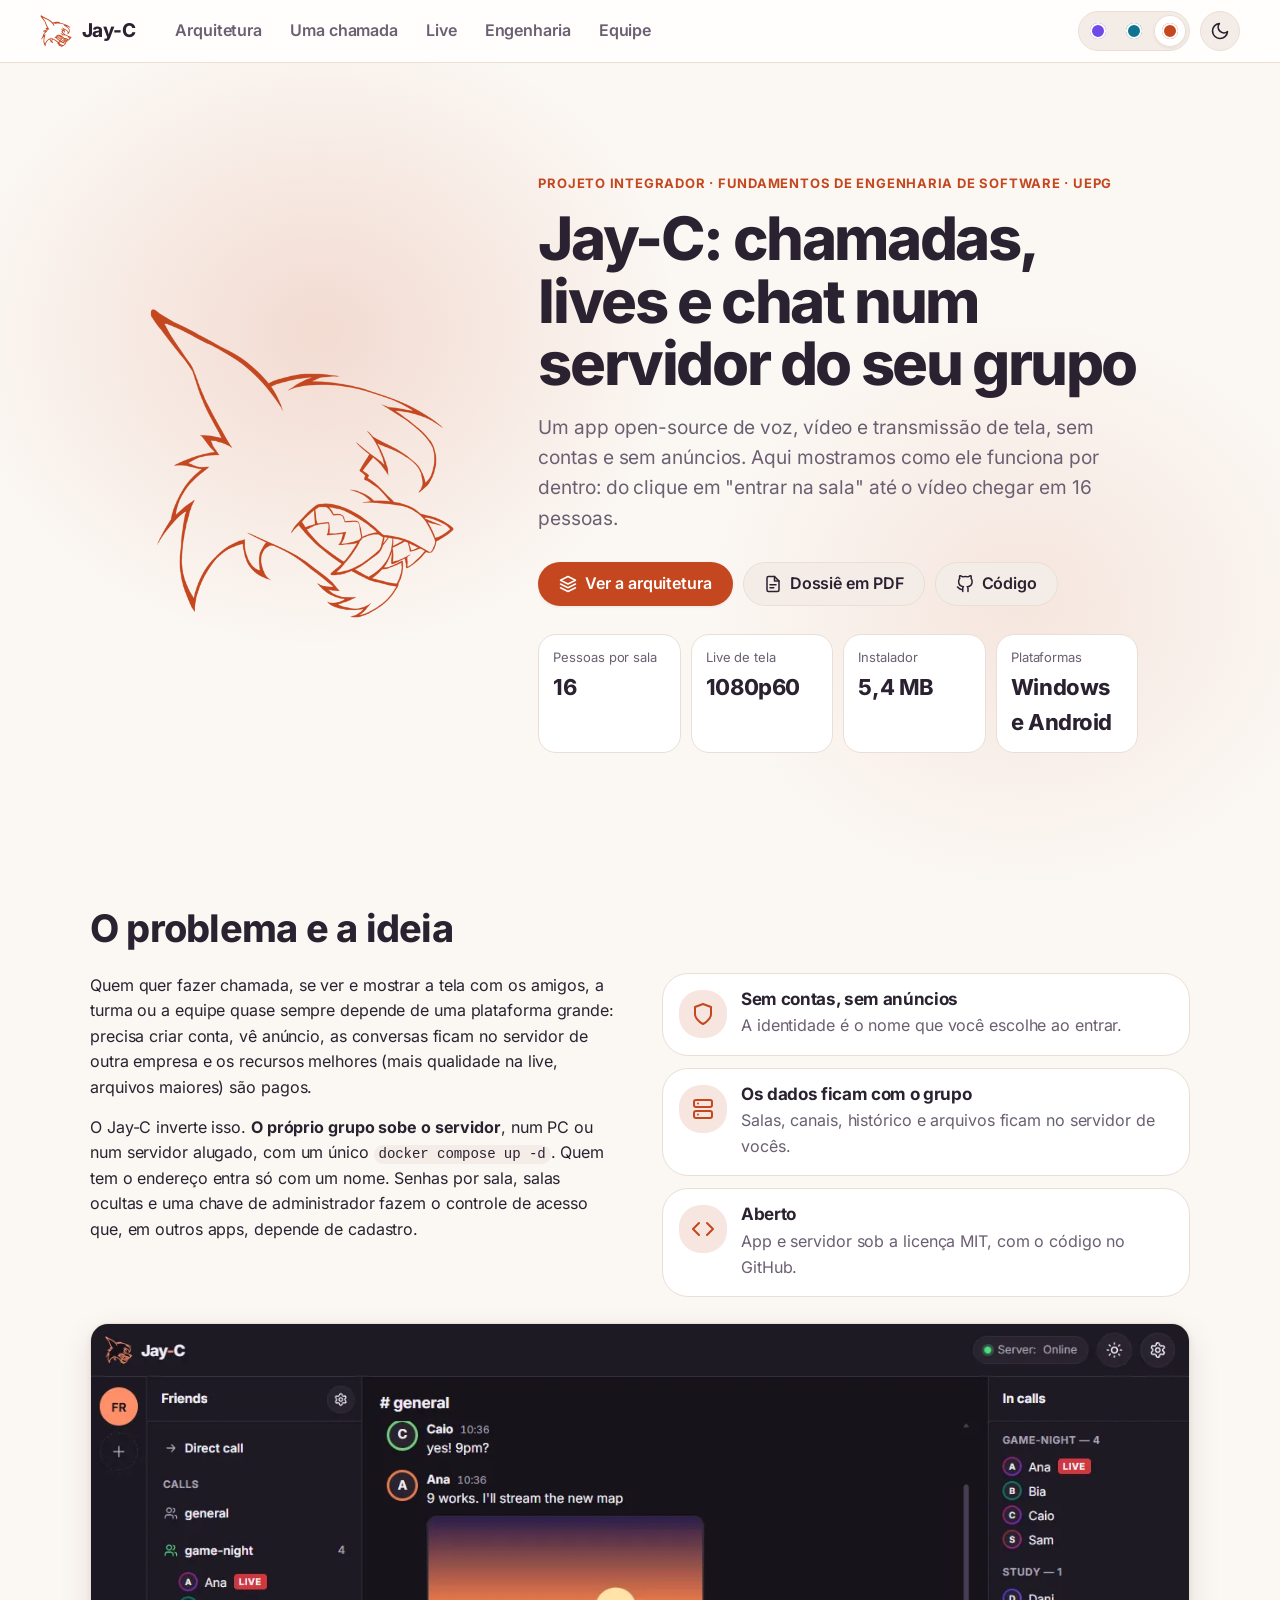
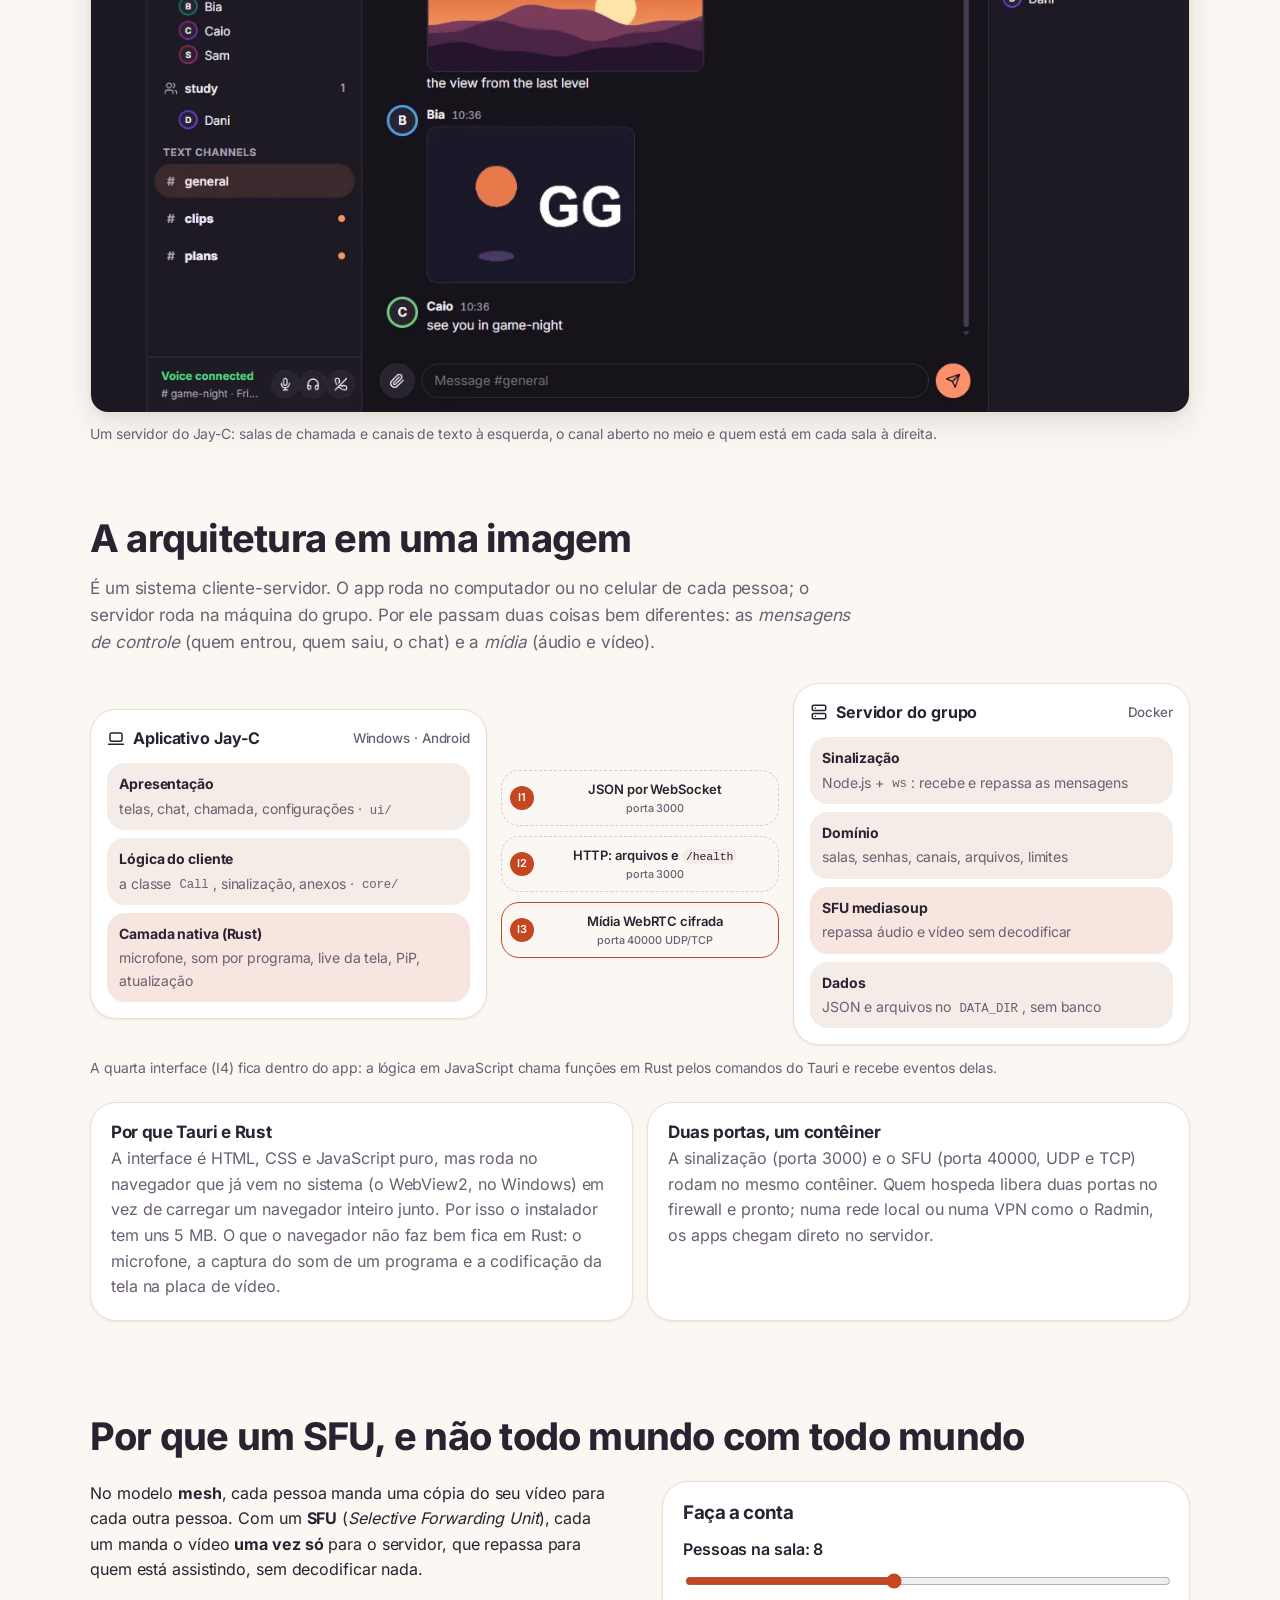
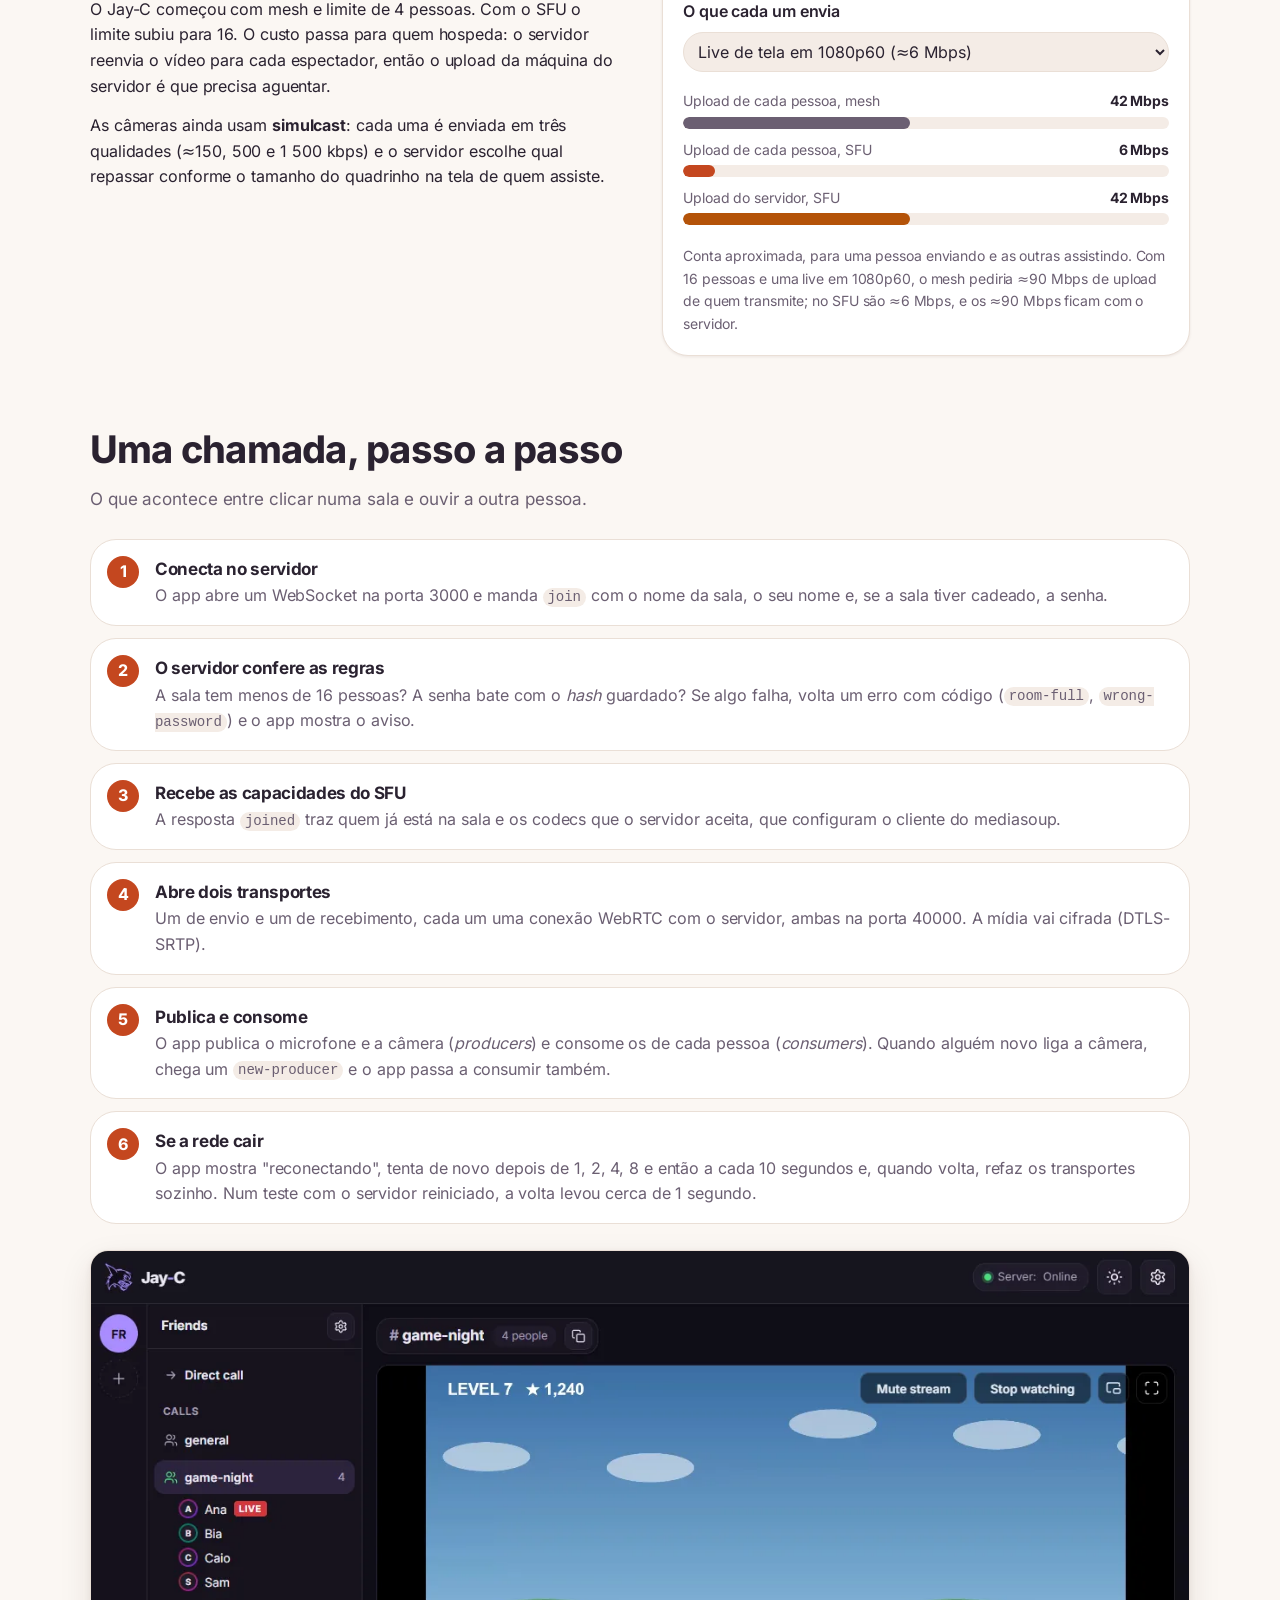
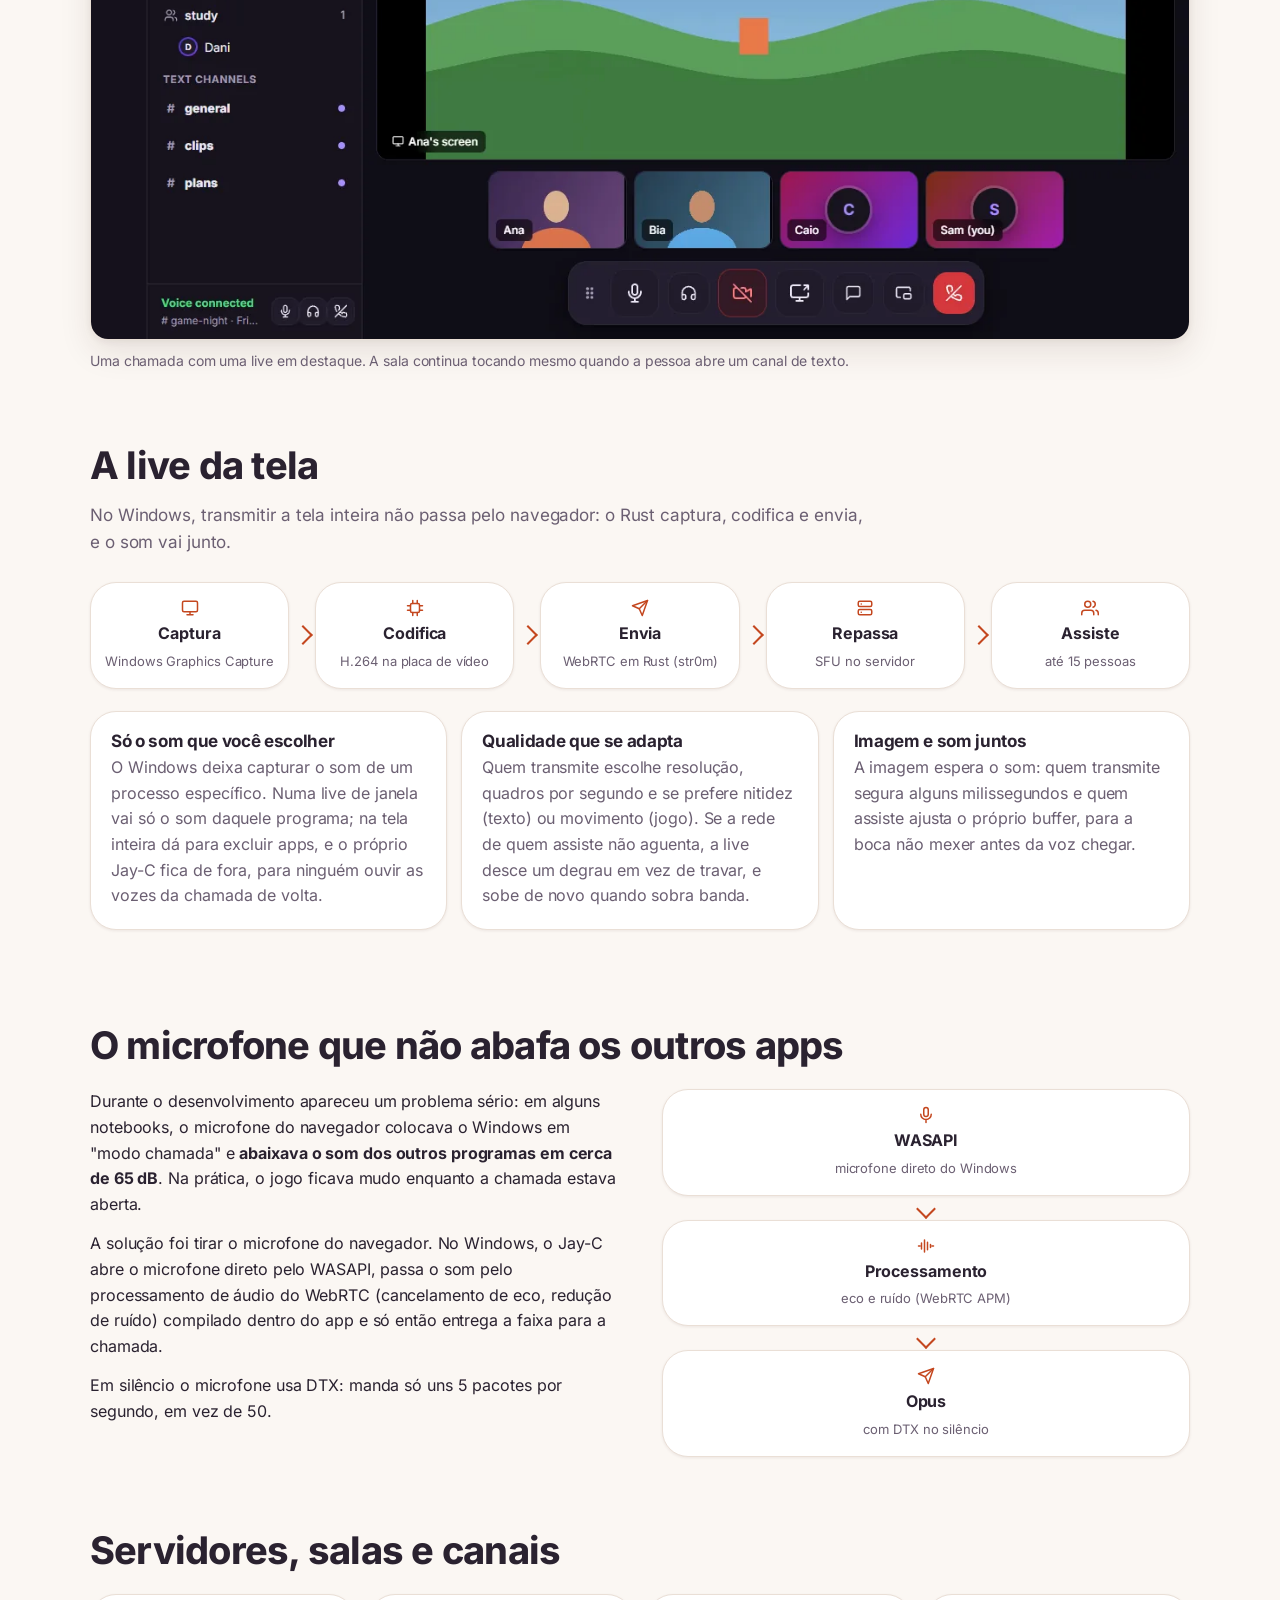
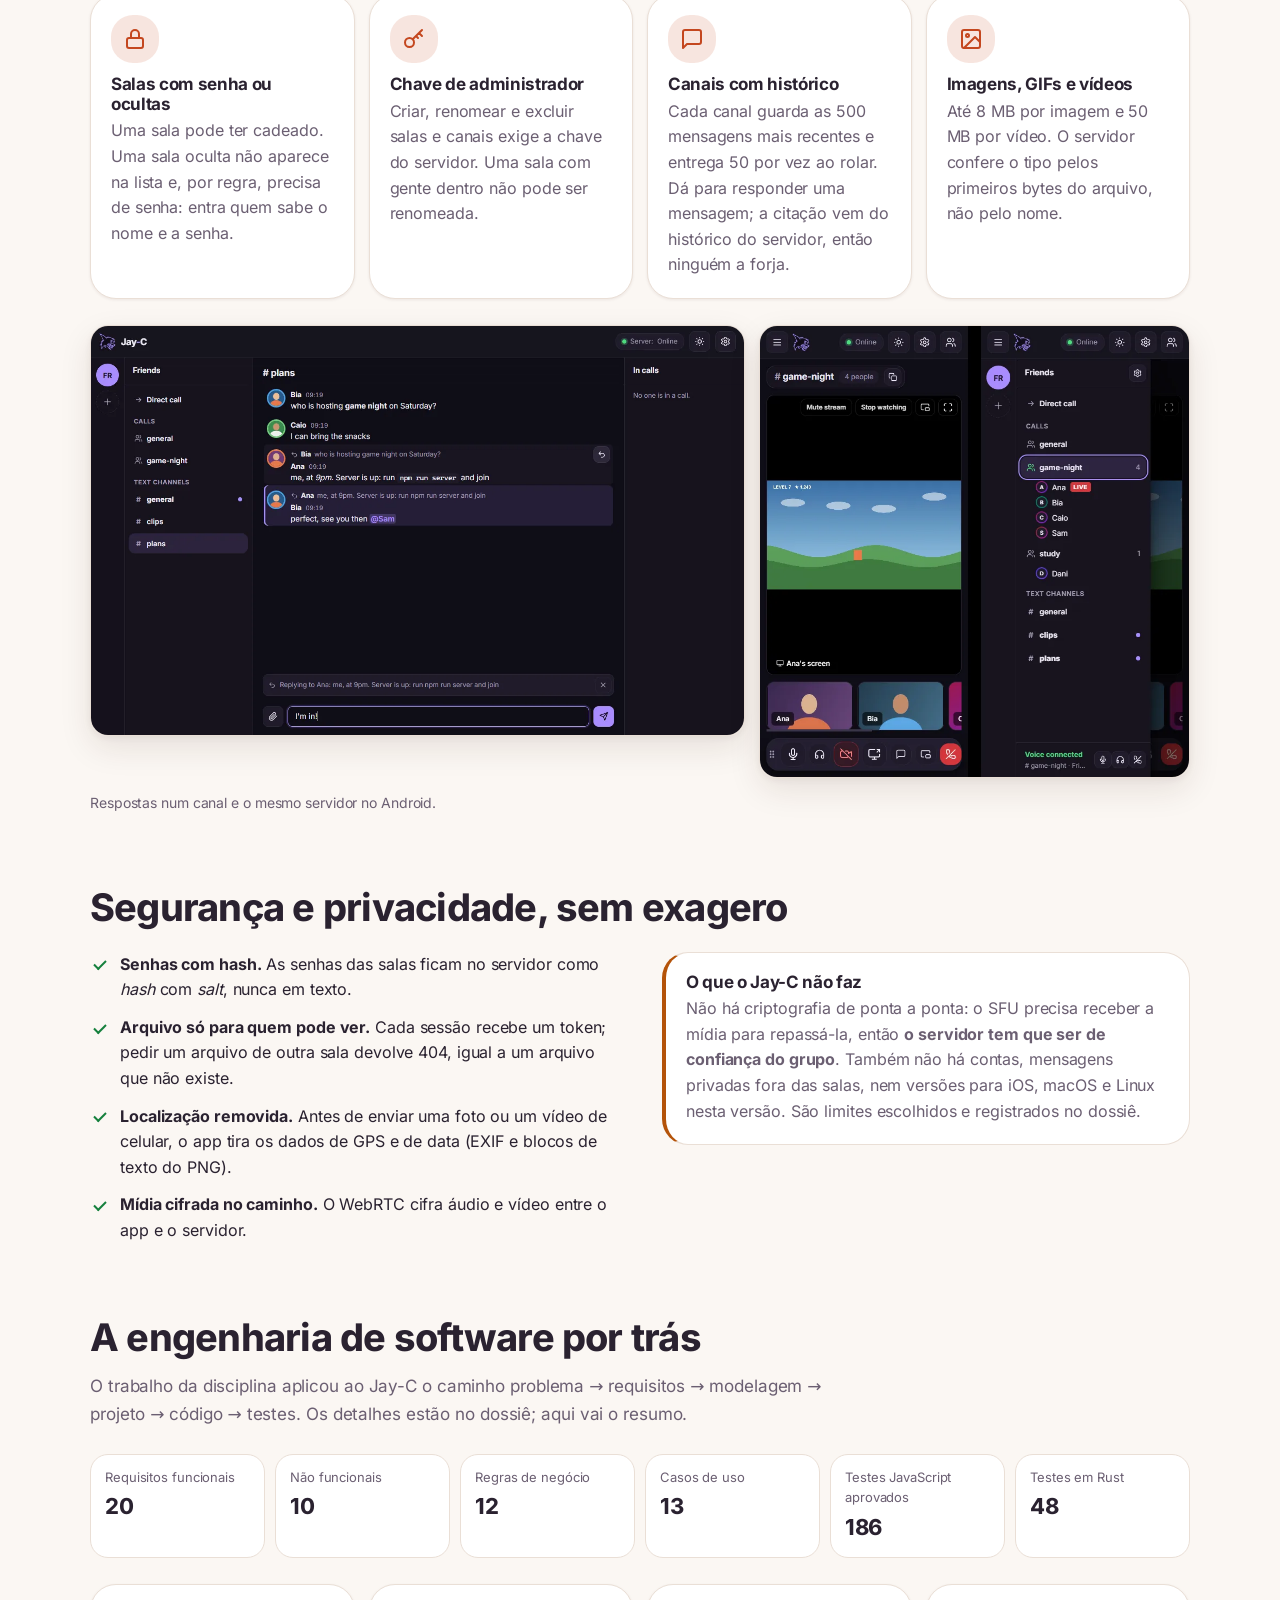
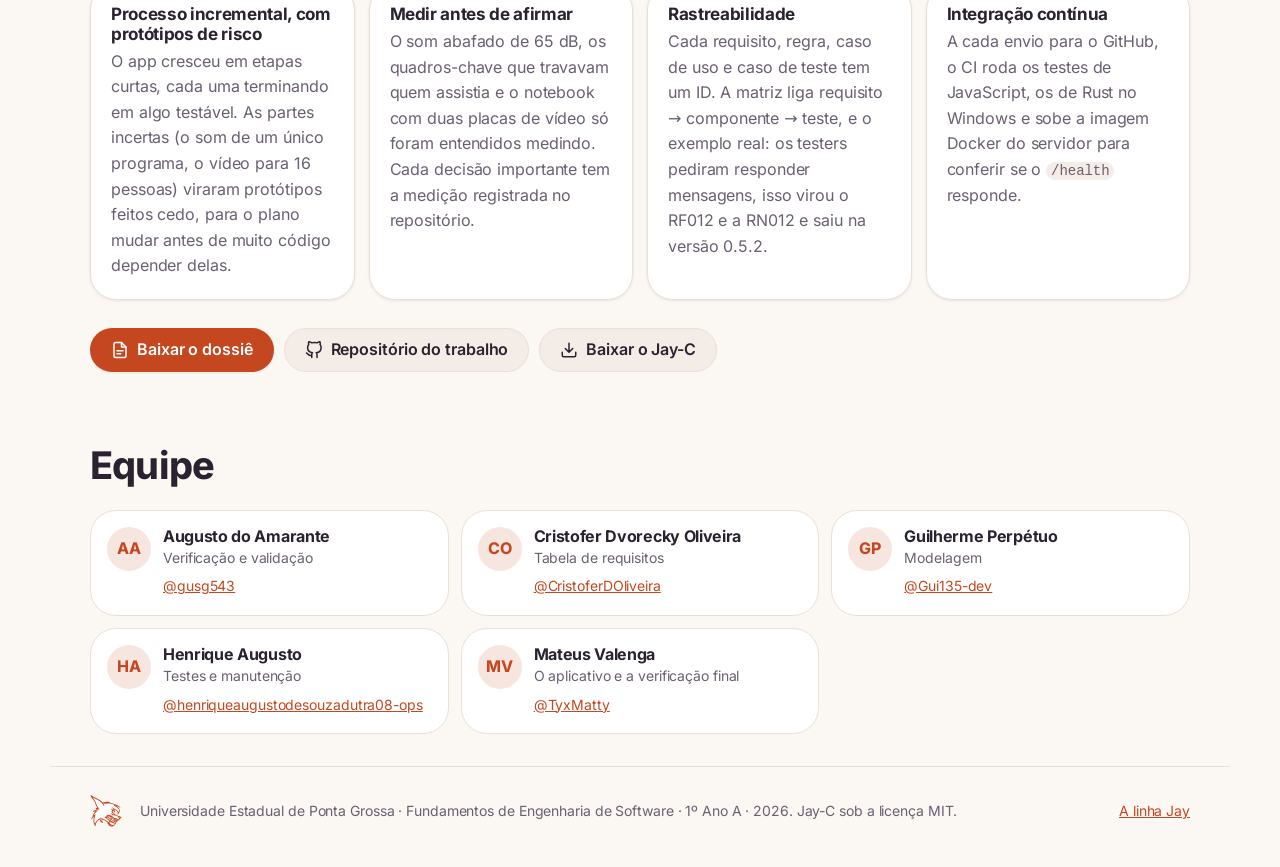
==== site/index.html @ 53b9c67d "Site público da apresentação, em site/ Uma página que explica a arquitetura e o funcionamento do Jay" ====
<!doctype html>
<html lang="pt-BR">
  <head>
    <meta charset="UTF-8" />
    <meta name="viewport" content="width=device-width, initial-scale=1.0" />
    <title>Jay-C — como funciona por dentro</title>
    <meta name="description" content="Projeto Integrador de Fundamentos de Engenharia de Software (UEPG): a arquitetura do Jay-C, um app open-source de chamadas, transmissão de tela e chat num servidor do próprio grupo." />
    <link rel="icon" href="assets/brand/favicon.png" sizes="32x32" />
    <link rel="icon" href="assets/brand/icon-256.png" sizes="256x256" />
    <link rel="apple-touch-icon" href="assets/brand/icon-256.png" />
    <meta name="theme-color" content="#ff9068" />
    <meta property="og:type" content="website" />
    <meta property="og:title" content="Jay-C — como funciona por dentro" />
    <meta property="og:description" content="A arquitetura do Jay-C: app em Tauri e Rust, servidor de sinalização e SFU mediasoup em Docker, chamadas de até 16 pessoas e lives em 1080p60." />
    <meta property="og:locale" content="pt_BR" />
    <!-- Before first paint: the saved style and theme (the same keys site.js writes). -->
    <script>
      (function () {
        var s = {};
        try { s = JSON.parse(localStorage.getItem('jayc.apresentacao') || '{}'); } catch (e) {}
        var dark = s.theme ? s.theme === 'dark' : matchMedia('(prefers-color-scheme: dark)').matches;
        var root = document.documentElement;
        root.dataset.theme = dark ? 'dark' : 'light';
        root.dataset.style = ['calm', 'neon', 'soft'].indexOf(s.style) >= 0 ? s.style : 'soft';
      })();
    </script>
    <link rel="stylesheet" href="css/theme.css" />
    <link rel="stylesheet" href="css/site.css" />
    <link rel="stylesheet" href="css/apresentacao.css" />
    <script type="module" src="js/site.js"></script>
  </head>
  <body>
    <a class="skip-link" href="#ideia">Pular para o conteúdo</a>

    <header class="topbar">
      <a class="brand" href="#top" aria-label="Jay-C, início">
        <span class="brand-mark wolf-mark" aria-hidden="true"></span>
        <span class="brand-name">Jay-C</span>
      </a>
      <nav class="topnav" aria-label="Seções">
        <a href="#arquitetura">Arquitetura</a>
        <a href="#chamada">Uma chamada</a>
        <a href="#live">Live</a>
        <a href="#engenharia">Engenharia</a>
        <a href="#equipe">Equipe</a>
      </nav>
      <div class="style-switch" role="radiogroup" aria-label="Estilo">
        <button type="button" role="radio" data-style-value="calm" aria-label="Calmo"><span data-style-preview="calm"></span></button>
        <button type="button" role="radio" data-style-value="neon" aria-label="Neon"><span data-style-preview="neon"></span></button>
        <button type="button" role="radio" data-style-value="soft" aria-label="Suave"><span data-style-preview="soft"></span></button>
      </div>
      <button type="button" class="icon-btn" id="theme-toggle"></button>
    </header>

    <main id="top">
      <section class="hero">
        <span class="hero-mark wolf-mark" aria-hidden="true"></span>
        <div class="hero-text">
          <p class="eyebrow">Projeto Integrador · Fundamentos de Engenharia de Software · UEPG</p>
          <h1>Jay-C: chamadas, lives e chat num servidor do seu grupo</h1>
          <p class="hero-lead">Um app open-source de voz, vídeo e transmissão de tela, sem contas e sem anúncios. Aqui mostramos como ele funciona por dentro: do clique em "entrar na sala" até o vídeo chegar em 16 pessoas.</p>
          <div class="hero-actions">
            <a class="btn" href="#arquitetura"><span class="btn-icon" data-icon="layers"></span>Ver a arquitetura</a>
            <a class="btn btn-secondary" href="https://github.com/TyxMatty/Jay-C-apresentacao/releases/latest"><span class="btn-icon" data-icon="document"></span>Dossiê em PDF</a>
            <a class="btn btn-secondary" href="https://github.com/TyxMatty/Jay-C"><span class="btn-icon" data-icon="github"></span>Código</a>
          </div>
          <dl class="stats">
            <div><dt>Pessoas por sala</dt><dd>16</dd></div>
            <div><dt>Live de tela</dt><dd>1080p60</dd></div>
            <div><dt>Instalador</dt><dd>5,4 MB</dd></div>
            <div><dt>Plataformas</dt><dd>Windows e Android</dd></div>
          </dl>
        </div>
      </section>

      <!-- ===================== A ideia ===================== -->
      <section id="ideia" class="block" aria-labelledby="ideia-title">
        <h2 id="ideia-title" class="section-title">O problema e a ideia</h2>
        <div class="two-col">
          <div class="prose">
            <p>Quem quer fazer chamada, se ver e mostrar a tela com os amigos, a turma ou a equipe quase sempre depende de uma plataforma grande: precisa criar conta, vê anúncio, as conversas ficam no servidor de outra empresa e os recursos melhores (mais qualidade na live, arquivos maiores) são pagos.</p>
            <p>O Jay-C inverte isso. <strong>O próprio grupo sobe o servidor</strong>, num PC ou num servidor alugado, com um único <code>docker compose up -d</code>. Quem tem o endereço entra só com um nome. Senhas por sala, salas ocultas e uma chave de administrador fazem o controle de acesso que, em outros apps, depende de cadastro.</p>
          </div>
          <ul class="card-list">
            <li><span class="app-icon" data-icon="shield"></span><div><h3>Sem contas, sem anúncios</h3><p>A identidade é o nome que você escolhe ao entrar.</p></div></li>
            <li><span class="app-icon" data-icon="server"></span><div><h3>Os dados ficam com o grupo</h3><p>Salas, canais, histórico e arquivos ficam no servidor de vocês.</p></div></li>
            <li><span class="app-icon" data-icon="code"></span><div><h3>Aberto</h3><p>App e servidor sob a licença MIT, com o código no GitHub.</p></div></li>
          </ul>
        </div>
        <figure class="shot">
          <img src="assets/shots/server-soft.webp" width="1266" height="793" loading="lazy" alt="Um canal de texto de um servidor do Jay-C: as salas e os canais à esquerda, as mensagens com uma imagem e um GIF no meio e quem está em chamada à direita" />
          <figcaption>Um servidor do Jay-C: salas de chamada e canais de texto à esquerda, o canal aberto no meio e quem está em cada sala à direita.</figcaption>
        </figure>
      </section>

      <!-- ===================== Arquitetura ===================== -->
      <section id="arquitetura" class="block" aria-labelledby="arq-title">
        <h2 id="arq-title" class="section-title">A arquitetura em uma imagem</h2>
        <p class="section-lead">É um sistema cliente-servidor. O app roda no computador ou no celular de cada pessoa; o servidor roda na máquina do grupo. Por ele passam duas coisas bem diferentes: as <em>mensagens de controle</em> (quem entrou, quem saiu, o chat) e a <em>mídia</em> (áudio e vídeo).</p>

        <div class="arch" role="img" aria-label="Diagrama: o aplicativo, com as camadas de apresentação, lógica e nativa, conversa com o servidor por quatro interfaces; o servidor tem sinalização, domínio, SFU e dados">
          <div class="arch-side">
            <p class="arch-title"><span class="btn-icon" data-icon="laptop"></span>Aplicativo Jay-C <small>Windows · Android</small></p>
            <div class="layer"><b>Apresentação</b><span>telas, chat, chamada, configurações · <code>ui/</code></span></div>
            <div class="layer"><b>Lógica do cliente</b><span>a classe <code>Call</code>, sinalização, anexos · <code>core/</code></span></div>
            <div class="layer layer-native"><b>Camada nativa (Rust)</b><span>microfone, som por programa, live da tela, PiP, atualização</span></div>
          </div>
          <div class="arch-links" aria-hidden="true">
            <div class="link"><span>I1</span>JSON por WebSocket<small>porta 3000</small></div>
            <div class="link"><span>I2</span><b>HTTP: arquivos e <code>/health</code></b><small>porta 3000</small></div>
            <div class="link link-media"><span>I3</span>Mídia WebRTC cifrada<small>porta 40000 UDP/TCP</small></div>
          </div>
          <div class="arch-side">
            <p class="arch-title"><span class="btn-icon" data-icon="server"></span>Servidor do grupo <small>Docker</small></p>
            <div class="layer"><b>Sinalização</b><span>Node.js + <code>ws</code>: recebe e repassa as mensagens</span></div>
            <div class="layer"><b>Domínio</b><span>salas, senhas, canais, arquivos, limites</span></div>
            <div class="layer layer-native"><b>SFU mediasoup</b><span>repassa áudio e vídeo sem decodificar</span></div>
            <div class="layer"><b>Dados</b><span>JSON e arquivos no <code>DATA_DIR</code>, sem banco</span></div>
          </div>
        </div>
        <p class="hint">A quarta interface (I4) fica dentro do app: a lógica em JavaScript chama funções em Rust pelos comandos do Tauri e recebe eventos delas.</p>

        <div class="explain-grid">
          <article>
            <h3>Por que Tauri e Rust</h3>
            <p>A interface é HTML, CSS e JavaScript puro, mas roda no navegador que já vem no sistema (o WebView2, no Windows) em vez de carregar um navegador inteiro junto. Por isso o instalador tem uns 5 MB. O que o navegador não faz bem fica em Rust: o microfone, a captura do som de um programa e a codificação da tela na placa de vídeo.</p>
          </article>
          <article>
            <h3>Duas portas, um contêiner</h3>
            <p>A sinalização (porta 3000) e o SFU (porta 40000, UDP e TCP) rodam no mesmo contêiner. Quem hospeda libera duas portas no firewall e pronto; numa rede local ou numa VPN como o Radmin, os apps chegam direto no servidor.</p>
          </article>
        </div>
      </section>

      <!-- ===================== SFU ===================== -->
      <section id="sfu" class="block" aria-labelledby="sfu-title">
        <h2 id="sfu-title" class="section-title">Por que um SFU, e não todo mundo com todo mundo</h2>
        <div class="two-col">
          <div class="prose">
            <p>No modelo <strong>mesh</strong>, cada pessoa manda uma cópia do seu vídeo para cada outra pessoa. Com um <strong>SFU</strong> (<em>Selective Forwarding Unit</em>), cada um manda o vídeo <strong>uma vez só</strong> para o servidor, que repassa para quem está assistindo, sem decodificar nada.</p>
            <p>O Jay-C começou com mesh e limite de 4 pessoas. Com o SFU o limite subiu para 16. O custo passa para quem hospeda: o servidor reenvia o vídeo para cada espectador, então o upload da máquina do servidor é que precisa aguentar.</p>
            <p>As câmeras ainda usam <strong>simulcast</strong>: cada uma é enviada em três qualidades (≈150, 500 e 1 500 kbps) e o servidor escolhe qual repassar conforme o tamanho do quadrinho na tela de quem assiste.</p>
          </div>
          <form class="calc" id="calc" aria-labelledby="calc-title" onsubmit="return false">
            <h3 id="calc-title">Faça a conta</h3>
            <label for="calc-people">Pessoas na sala: <output id="calc-people-out">8</output></label>
            <input type="range" id="calc-people" min="2" max="16" value="8" />
            <label for="calc-source">O que cada um envia</label>
            <select id="calc-source">
              <option value="6">Live de tela em 1080p60 (≈6 Mbps)</option>
              <option value="1.5">Câmera na qualidade alta (≈1,5 Mbps)</option>
            </select>
            <div class="calc-bars" aria-live="polite">
              <div class="bar-row"><span>Upload de cada pessoa, mesh</span><div class="bar"><i id="bar-mesh"></i></div><b id="val-mesh"></b></div>
              <div class="bar-row"><span>Upload de cada pessoa, SFU</span><div class="bar"><i id="bar-sfu"></i></div><b id="val-sfu"></b></div>
              <div class="bar-row"><span>Upload do servidor, SFU</span><div class="bar bar-server"><i id="bar-server"></i></div><b id="val-server"></b></div>
            </div>
            <p class="hint">Conta aproximada, para uma pessoa enviando e as outras assistindo. Com 16 pessoas e uma live em 1080p60, o mesh pediria ≈90 Mbps de upload de quem transmite; no SFU são ≈6 Mbps, e os ≈90 Mbps ficam com o servidor.</p>
          </form>
        </div>
      </section>

      <!-- ===================== Uma chamada ===================== -->
      <section id="chamada" class="block" aria-labelledby="chamada-title">
        <h2 id="chamada-title" class="section-title">Uma chamada, passo a passo</h2>
        <p class="section-lead">O que acontece entre clicar numa sala e ouvir a outra pessoa.</p>
        <ol class="timeline">
          <li><h3>Conecta no servidor</h3><p>O app abre um WebSocket na porta 3000 e manda <code>join</code> com o nome da sala, o seu nome e, se a sala tiver cadeado, a senha.</p></li>
          <li><h3>O servidor confere as regras</h3><p>A sala tem menos de 16 pessoas? A senha bate com o <em>hash</em> guardado? Se algo falha, volta um erro com código (<code>room-full</code>, <code>wrong-password</code>) e o app mostra o aviso.</p></li>
          <li><h3>Recebe as capacidades do SFU</h3><p>A resposta <code>joined</code> traz quem já está na sala e os codecs que o servidor aceita, que configuram o cliente do mediasoup.</p></li>
          <li><h3>Abre dois transportes</h3><p>Um de envio e um de recebimento, cada um uma conexão WebRTC com o servidor, ambas na porta 40000. A mídia vai cifrada (DTLS-SRTP).</p></li>
          <li><h3>Publica e consome</h3><p>O app publica o microfone e a câmera (<em>producers</em>) e consome os de cada pessoa (<em>consumers</em>). Quando alguém novo liga a câmera, chega um <code>new-producer</code> e o app passa a consumir também.</p></li>
          <li><h3>Se a rede cair</h3><p>O app mostra "reconectando", tenta de novo depois de 1, 2, 4, 8 e então a cada 10 segundos e, quando volta, refaz os transportes sozinho. Num teste com o servidor reiniciado, a volta levou cerca de 1 segundo.</p></li>
        </ol>
        <figure class="shot">
          <img src="assets/shots/call.webp" width="1266" height="793" loading="lazy" alt="Uma chamada no Jay-C: a live de uma pessoa em destaque, os cards de quem está na sala e a barra de controles" />
          <figcaption>Uma chamada com uma live em destaque. A sala continua tocando mesmo quando a pessoa abre um canal de texto.</figcaption>
        </figure>
      </section>

      <!-- ===================== Live ===================== -->
      <section id="live" class="block" aria-labelledby="live-title">
        <h2 id="live-title" class="section-title">A live da tela</h2>
        <p class="section-lead">No Windows, transmitir a tela inteira não passa pelo navegador: o Rust captura, codifica e envia, e o som vai junto.</p>
        <div class="pipeline" role="img" aria-label="Fluxo da live: captura da tela pelo Windows Graphics Capture, codificação H.264 na placa de vídeo, envio por WebRTC, SFU no servidor e quem assiste; o som do programa é capturado à parte e vai como Opus estéreo">
          <div class="step"><span class="btn-icon" data-icon="monitor"></span><b>Captura</b><small>Windows Graphics Capture</small></div>
          <div class="step"><span class="btn-icon" data-icon="chip"></span><b>Codifica</b><small>H.264 na placa de vídeo</small></div>
          <div class="step"><span class="btn-icon" data-icon="send"></span><b>Envia</b><small>WebRTC em Rust (str0m)</small></div>
          <div class="step"><span class="btn-icon" data-icon="server"></span><b>Repassa</b><small>SFU no servidor</small></div>
          <div class="step"><span class="btn-icon" data-icon="users"></span><b>Assiste</b><small>até 15 pessoas</small></div>
        </div>
        <div class="explain-grid">
          <article>
            <h3>Só o som que você escolher</h3>
            <p>O Windows deixa capturar o som de um processo específico. Numa live de janela vai só o som daquele programa; na tela inteira dá para excluir apps, e o próprio Jay-C fica de fora, para ninguém ouvir as vozes da chamada de volta.</p>
          </article>
          <article>
            <h3>Qualidade que se adapta</h3>
            <p>Quem transmite escolhe resolução, quadros por segundo e se prefere nitidez (texto) ou movimento (jogo). Se a rede de quem assiste não aguenta, a live desce um degrau em vez de travar, e sobe de novo quando sobra banda.</p>
          </article>
          <article>
            <h3>Imagem e som juntos</h3>
            <p>A imagem espera o som: quem transmite segura alguns milissegundos e quem assiste ajusta o próprio buffer, para a boca não mexer antes da voz chegar.</p>
          </article>
        </div>
      </section>

      <!-- ===================== Microfone ===================== -->
      <section id="microfone" class="block" aria-labelledby="mic-title">
        <h2 id="mic-title" class="section-title">O microfone que não abafa os outros apps</h2>
        <div class="two-col">
          <div class="prose">
            <p>Durante o desenvolvimento apareceu um problema sério: em alguns notebooks, o microfone do navegador colocava o Windows em "modo chamada" e <strong>abaixava o som dos outros programas em cerca de 65 dB</strong>. Na prática, o jogo ficava mudo enquanto a chamada estava aberta.</p>
            <p>A solução foi tirar o microfone do navegador. No Windows, o Jay-C abre o microfone direto pelo WASAPI, passa o som pelo processamento de áudio do WebRTC (cancelamento de eco, redução de ruído) compilado dentro do app e só então entrega a faixa para a chamada.</p>
            <p>Em silêncio o microfone usa DTX: manda só uns 5 pacotes por segundo, em vez de 50.</p>
          </div>
          <div class="pipeline pipeline-vertical" role="img" aria-label="Fluxo do microfone: WASAPI, cancelamento de eco e redução de ruído, Opus, chamada">
            <div class="step"><span class="btn-icon" data-icon="mic"></span><b>WASAPI</b><small>microfone direto do Windows</small></div>
            <div class="step"><span class="btn-icon" data-icon="waveform"></span><b>Processamento</b><small>eco e ruído (WebRTC APM)</small></div>
            <div class="step"><span class="btn-icon" data-icon="send"></span><b>Opus</b><small>com DTX no silêncio</small></div>
          </div>
        </div>
      </section>

      <!-- ===================== Servidores ===================== -->
      <section id="servidores" class="block" aria-labelledby="serv-title">
        <h2 id="serv-title" class="section-title">Servidores, salas e canais</h2>
        <div class="feature-grid">
          <article><span class="app-icon" data-icon="lock"></span><h3>Salas com senha ou ocultas</h3><p>Uma sala pode ter cadeado. Uma sala oculta não aparece na lista e, por regra, precisa de senha: entra quem sabe o nome e a senha.</p></article>
          <article><span class="app-icon" data-icon="key"></span><h3>Chave de administrador</h3><p>Criar, renomear e excluir salas e canais exige a chave do servidor. Uma sala com gente dentro não pode ser renomeada.</p></article>
          <article><span class="app-icon" data-icon="chat"></span><h3>Canais com histórico</h3><p>Cada canal guarda as 500 mensagens mais recentes e entrega 50 por vez ao rolar. Dá para responder uma mensagem; a citação vem do histórico do servidor, então ninguém a forja.</p></article>
          <article><span class="app-icon" data-icon="image"></span><h3>Imagens, GIFs e vídeos</h3><p>Até 8 MB por imagem e 50 MB por vídeo. O servidor confere o tipo pelos primeiros bytes do arquivo, não pelo nome.</p></article>
        </div>
        <figure class="shot shot-pair">
          <img src="assets/shots/replies.webp" width="1266" height="793" loading="lazy" alt="Respostas num canal de texto: cada resposta mostra em cima quem escreveu a mensagem original e o começo dela" />
          <img src="assets/shots/phone.webp" width="792" height="832" loading="lazy" alt="O Jay-C no celular: uma chamada com a live de uma pessoa e as câmeras, e a gaveta com as salas e os canais" />
          <figcaption>Respostas num canal e o mesmo servidor no Android.</figcaption>
        </figure>
      </section>

      <!-- ===================== Segurança ===================== -->
      <section id="seguranca" class="block" aria-labelledby="seg-title">
        <h2 id="seg-title" class="section-title">Segurança e privacidade, sem exagero</h2>
        <div class="two-col">
          <ul class="check-list">
            <li><b>Senhas com hash.</b> As senhas das salas ficam no servidor como <em>hash</em> com <em>salt</em>, nunca em texto.</li>
            <li><b>Arquivo só para quem pode ver.</b> Cada sessão recebe um token; pedir um arquivo de outra sala devolve 404, igual a um arquivo que não existe.</li>
            <li><b>Localização removida.</b> Antes de enviar uma foto ou um vídeo de celular, o app tira os dados de GPS e de data (EXIF e blocos de texto do PNG).</li>
            <li><b>Mídia cifrada no caminho.</b> O WebRTC cifra áudio e vídeo entre o app e o servidor.</li>
          </ul>
          <div class="note">
            <h3>O que o Jay-C não faz</h3>
            <p>Não há criptografia de ponta a ponta: o SFU precisa receber a mídia para repassá-la, então <strong>o servidor tem que ser de confiança do grupo</strong>. Também não há contas, mensagens privadas fora das salas, nem versões para iOS, macOS e Linux nesta versão. São limites escolhidos e registrados no dossiê.</p>
          </div>
        </div>
      </section>

      <!-- ===================== Engenharia ===================== -->
      <section id="engenharia" class="block" aria-labelledby="eng-title">
        <h2 id="eng-title" class="section-title">A engenharia de software por trás</h2>
        <p class="section-lead">O trabalho da disciplina aplicou ao Jay-C o caminho problema → requisitos → modelagem → projeto → código → testes. Os detalhes estão no dossiê; aqui vai o resumo.</p>
        <dl class="stats stats-wide">
          <div><dt>Requisitos funcionais</dt><dd>20</dd></div>
          <div><dt>Não funcionais</dt><dd>10</dd></div>
          <div><dt>Regras de negócio</dt><dd>12</dd></div>
          <div><dt>Casos de uso</dt><dd>13</dd></div>
          <div><dt>Testes JavaScript aprovados</dt><dd>186</dd></div>
          <div><dt>Testes em Rust</dt><dd>48</dd></div>
        </dl>
        <div class="explain-grid">
          <article>
            <h3>Processo incremental, com protótipos de risco</h3>
            <p>O app cresceu em etapas curtas, cada uma terminando em algo testável. As partes incertas (o som de um único programa, o vídeo para 16 pessoas) viraram protótipos feitos cedo, para o plano mudar antes de muito código depender delas.</p>
          </article>
          <article>
            <h3>Medir antes de afirmar</h3>
            <p>O som abafado de 65 dB, os quadros-chave que travavam quem assistia e o notebook com duas placas de vídeo só foram entendidos medindo. Cada decisão importante tem a medição registrada no repositório.</p>
          </article>
          <article>
            <h3>Rastreabilidade</h3>
            <p>Cada requisito, regra, caso de uso e caso de teste tem um ID. A matriz liga requisito → componente → teste, e o exemplo real: os testers pediram responder mensagens, isso virou o RF012 e a RN012 e saiu na versão 0.5.2.</p>
          </article>
          <article>
            <h3>Integração contínua</h3>
            <p>A cada envio para o GitHub, o CI roda os testes de JavaScript, os de Rust no Windows e sobe a imagem Docker do servidor para conferir se o <code>/health</code> responde.</p>
          </article>
        </div>
        <div class="hero-actions">
          <a class="btn" href="https://github.com/TyxMatty/Jay-C-apresentacao/releases/latest"><span class="btn-icon" data-icon="document"></span>Baixar o dossiê</a>
          <a class="btn btn-secondary" href="https://github.com/TyxMatty/Jay-C-apresentacao"><span class="btn-icon" data-icon="github"></span>Repositório do trabalho</a>
          <a class="btn btn-secondary" href="https://github.com/TyxMatty/Jay-C/releases/latest"><span class="btn-icon" data-icon="download"></span>Baixar o Jay-C</a>
        </div>
      </section>

      <!-- ===================== Equipe ===================== -->
      <section id="equipe" class="block" aria-labelledby="equipe-title">
        <h2 id="equipe-title" class="section-title">Equipe</h2>
        <ul class="team">
          <li><span class="avatar">AA</span><div><h3>Augusto do Amarante</h3><p>Verificação e validação</p><a href="https://github.com/gusg543">@gusg543</a></div></li>
          <li><span class="avatar">CO</span><div><h3>Cristofer Dvorecky Oliveira</h3><p>Tabela de requisitos</p><a href="https://github.com/CristoferDOliveira">@CristoferDOliveira</a></div></li>
          <li><span class="avatar">GP</span><div><h3>Guilherme Perpétuo</h3><p>Modelagem</p><a href="https://github.com/Gui135-dev">@Gui135-dev</a></div></li>
          <li><span class="avatar">HA</span><div><h3>Henrique Augusto</h3><p>Testes e manutenção</p><a href="https://github.com/henriqueaugustodesouzadutra08-ops">@henriqueaugustodesouzadutra08-ops</a></div></li>
          <li><span class="avatar">MV</span><div><h3>Mateus Valenga</h3><p>O aplicativo e a verificação final</p><a href="https://github.com/TyxMatty">@TyxMatty</a></div></li>
        </ul>
      </section>
    </main>

    <footer class="footer">
      <span class="brand-mark wolf-mark" aria-hidden="true"></span>
      <p>Universidade Estadual de Ponta Grossa · Fundamentos de Engenharia de Software · 1º Ano A · 2026. Jay-C sob a licença MIT.</p>
      <a href="https://tyxmatty.github.io/jay-website/">A linha Jay</a>
    </footer>
  </body>
</html>
---- site/css/theme.css ----
/*
 * Design tokens. <html data-theme="light|dark"> picks the colors and <html data-style="calm|neon|soft">
 * the look (Settings › Appearance › Style); public/theme-init.js sets both before first paint.
 * Each style's dark block redefines every color, so no light value leaks into a dark style.
 * [data-style-preview] gets a style's tokens on one element (the previews in Settings).
 * test/theme-contrast.test.js checks text and button contrast for all six combinations.
 */

@font-face {
  font-family: 'Inter';
  font-style: normal;
  font-display: swap;
  font-weight: 100 900;
  src: url('../assets/fonts/inter-latin-wght.woff2') format('woff2-variations');
  unicode-range: U+0000-00FF, U+0131, U+0152-0153, U+02BB-02BC, U+02C6, U+02DA, U+02DC, U+0304, U+0308, U+0329,
    U+2000-206F, U+20AC, U+2122, U+2191, U+2193, U+2212, U+2215, U+FEFF, U+FFFD;
}

/* ---------- Calm (default): graphite, soft violet, medium corners ---------- */
:root,
[data-style-preview='calm'] {
  color-scheme: light;

  --bg: #f6f5fa;
  --surface: #ffffff;
  --surface-2: #f0eef6;
  --surface-3: #ffffff;
  --border: #e0dcea;
  --border-strong: #cbc5d8;
  --text: #17141f;
  --text-muted: #5f5874;
  --accent: #7048e8;
  --accent-hover: #5f37d6;
  --accent-contrast: #ffffff;
  --success: #15803d;
  --warning: #b45309;
  --danger: #c8282e;
  --danger-fill: #d93a3f;
  --danger-fill-hover: #c42f34;
  --speaking: #16a34a;
  --shadow-sm: 0 1px 2px rgb(24 20 40 / 0.06), 0 1px 3px rgb(24 20 40 / 0.06);
  --shadow: 0 10px 30px rgb(24 20 40 / 0.1), 0 2px 6px rgb(24 20 40 / 0.06);
  --shadow-lg: 0 24px 60px rgb(24 20 40 / 0.18), 0 4px 12px rgb(24 20 40 / 0.08);
  --backdrop: rgb(18 14 28 / 0.4);

  --radius-sm: 8px;
  --radius: 12px;
  --radius-lg: 18px;
  --radius-control: 10px;
  --radius-call: 16px;
  --radius-tile: 14px;
  --glow: 0 0 0 transparent;
  --overlay-blur: 16px;

  --font: 'Inter', system-ui, -apple-system, 'Segoe UI', Roboto, 'Helvetica Neue', Arial, sans-serif;
  --font-mono: ui-monospace, 'Cascadia Code', 'SF Mono', Menlo, Consolas, monospace;
  --ease-out: cubic-bezier(0.22, 1, 0.36, 1);
  --ease-spring: cubic-bezier(0.34, 1.56, 0.64, 1);
  --dur-fast: 120ms;
  --dur: 200ms;
}

:root[data-theme='dark'],
:root[data-theme='dark'] [data-style-preview='calm'] {
  color-scheme: dark;

  --bg: #0f0d16;
  --surface: #17141f;
  --surface-2: #1f1b2a;
  --surface-3: #262235;
  --border: #2c2738;
  --border-strong: #3b354b;
  --text: #ece9f3;
  --text-muted: #a39cb6;
  --accent: #aa8bff;
  --accent-hover: #bba2ff;
  --accent-contrast: #0f0d16;
  --success: #4ade80;
  --warning: #fbbf24;
  --danger: #ff7b7f;
  --danger-fill: #d4363c;
  --danger-fill-hover: #e04449;
  --speaking: #3dd68c;
  --shadow-sm: 0 1px 2px rgb(0 0 0 / 0.4);
  --shadow: 0 10px 30px rgb(0 0 0 / 0.45), 0 2px 6px rgb(0 0 0 / 0.3);
  --shadow-lg: 0 24px 60px rgb(0 0 0 / 0.6), 0 4px 12px rgb(0 0 0 / 0.35);
  --backdrop: rgb(0 0 0 / 0.55);
}

/* ---------- Neon: deep black, cyan + magenta, sharp corners, glow ---------- */
:root[data-style='neon'],
[data-style-preview='neon'] {
  --bg: #f3f6fa;
  --surface: #ffffff;
  --surface-2: #e9eef5;
  --surface-3: #ffffff;
  --border: #d5dce8;
  --border-strong: #b9c3d4;
  --text: #0a0b12;
  --text-muted: #4f5670;
  --accent: #0e7490;
  --accent-hover: #0b6079;
  --accent-contrast: #ffffff;
  --accent-2: #c026d3;
  --success: #047857;
  --warning: #b45309;
  --danger: #be123c;
  --danger-fill: #e11d48;
  --danger-fill-hover: #be123c;
  --speaking: #0d9488;
  --glow: 0 0 0 1px color-mix(in srgb, var(--accent) 35%, transparent), 0 0 18px color-mix(in srgb, var(--accent) 25%, transparent);

  --radius-sm: 4px;
  --radius: 8px;
  --radius-lg: 10px;
  --radius-control: 6px;
  --radius-call: 8px;
  --radius-tile: 8px;
}

:root[data-style='neon'][data-theme='dark'],
:root[data-theme='dark'] [data-style-preview='neon'] {
  --bg: #06060a;
  --surface: #0e0e16;
  --surface-2: #161622;
  --surface-3: #1b1b29;
  --border: #23233a;
  --border-strong: #34345a;
  --text: #eeeefa;
  --text-muted: #9c9cbc;
  --accent: #22d3ee;
  --accent-hover: #67e8f9;
  --accent-contrast: #06060a;
  --accent-2: #e879f9;
  --success: #34d399;
  --warning: #fbbf24;
  --danger: #ff6b8b;
  --danger-fill: #e11d48;
  --danger-fill-hover: #f43f5e;
  --speaking: #2ee6a6;
  --glow: 0 0 0 1px color-mix(in srgb, var(--accent) 55%, transparent), 0 0 22px color-mix(in srgb, var(--accent) 45%, transparent);
  --shadow-sm: 0 1px 2px rgb(0 0 0 / 0.5);
  --shadow: 0 10px 30px rgb(0 0 0 / 0.55), 0 0 0 1px rgb(255 255 255 / 0.02);
  --shadow-lg: 0 24px 60px rgb(0 0 0 / 0.7);
  --backdrop: rgb(0 0 0 / 0.65);
}

/* ---------- Soft: warm, peach, very round ---------- */
:root[data-style='soft'],
[data-style-preview='soft'] {
  --bg: #fbf7f3;
  --surface: #ffffff;
  --surface-2: #f4ece6;
  --surface-3: #ffffff;
  --border: #eadfd6;
  --border-strong: #dccdc1;
  --text: #2a2230;
  --text-muted: #6b5f72;
  --accent: #c4471f;
  --accent-hover: #ab3c19;
  --accent-contrast: #ffffff;
  --success: #15803d;
  --warning: #b45309;
  --danger: #c22a33;
  --danger-fill: #d83b44;
  --danger-fill-hover: #c22a33;
  --speaking: #15803d;
  --shadow-sm: 0 1px 3px rgb(60 30 20 / 0.08);
  --shadow: 0 12px 32px rgb(60 30 20 / 0.1), 0 2px 6px rgb(60 30 20 / 0.06);
  --shadow-lg: 0 28px 64px rgb(60 30 20 / 0.16), 0 4px 12px rgb(60 30 20 / 0.08);
  --backdrop: rgb(40 25 30 / 0.35);

  --radius-sm: 12px;
  --radius: 18px;
  --radius-lg: 26px;
  --radius-control: 999px;
  --radius-call: 999px;
  --radius-tile: 22px;
}

:root[data-style='soft'][data-theme='dark'],
:root[data-theme='dark'] [data-style-preview='soft'] {
  --bg: #16131b;
  --surface: #1f1b26;
  --surface-2: #29242f;
  --surface-3: #302a37;
  --border: #342e3d;
  --border-strong: #463e51;
  --text: #f4eff7;
  --text-muted: #aca3b8;
  --accent: #ff9068;
  --accent-hover: #ffa784;
  --accent-contrast: #16131b;
  --success: #4ade80;
  --warning: #fbbf24;
  --danger: #ff8a8f;
  --danger-fill: #d4363c;
  --danger-fill-hover: #e04449;
  --speaking: #34d399;
  --shadow-sm: 0 1px 3px rgb(0 0 0 / 0.4);
  --shadow: 0 12px 32px rgb(0 0 0 / 0.45), 0 2px 6px rgb(0 0 0 / 0.3);
  --shadow-lg: 0 28px 64px rgb(0 0 0 / 0.6);
  --backdrop: rgb(0 0 0 / 0.5);
}

/* Call buttons: circles or squares, whatever the style (Settings › Call controls › Shape). */
:root[data-call-shape='round'] {
  --radius-call: 50%;
}

:root[data-style='soft'][data-call-shape='square'] {
  --radius-call: 16px;
}

/* Shared derived tokens (they follow the user's button color too). */
:root {
  --accent-soft: color-mix(in srgb, var(--accent) 14%, transparent);
  --focus-ring: color-mix(in srgb, var(--accent) 50%, transparent);
  --overlay: color-mix(in srgb, var(--surface-3) 86%, transparent);
}
---- site/css/site.css ----
/* The Jay website. Colors, corners and fonts come from theme.css (Jay-C's tokens, unchanged); the
   base, buttons, wolf and glow follow the apps' app.css (Jay-C, Jay-H). */

*,
*::before,
*::after {
  box-sizing: border-box;
}

html {
  scroll-behavior: smooth;
  scroll-padding-top: 76px; /* the sticky top bar */
}

@media (prefers-reduced-motion: reduce) {
  html {
    scroll-behavior: auto;
  }
}

body {
  margin: 0;
  background: var(--bg);
  color: var(--text);
  font: 16px/1.6 var(--font);
  font-feature-settings: 'cv11', 'ss03';
  letter-spacing: -0.006em;
  -webkit-font-smoothing: antialiased;
  text-rendering: optimizeLegibility;
}

[hidden] {
  display: none !important;
}

a {
  color: var(--accent-text, var(--accent));
}

:focus-visible {
  outline: 3px solid var(--focus-ring);
  outline-offset: 2px;
}

::selection {
  background: color-mix(in srgb, var(--accent) 35%, transparent);
}

h1,
h2,
h3 {
  letter-spacing: -0.02em;
  line-height: 1.15;
}

.skip-link {
  position: absolute;
  left: 16px;
  top: -60px;
  z-index: 10;
  padding: 8px 14px;
  border-radius: var(--radius-control);
  background: var(--accent);
  color: var(--accent-contrast);
}

.skip-link:focus {
  top: 12px;
}

/* ---------- The wolf (two masks in the style's colors, as in the apps) ---------- */

.wolf-mark {
  position: relative;
  display: inline-block;
  flex: none;
}

.wolf-mark::before,
.wolf-mark::after {
  content: '';
  position: absolute;
  inset: 0;
  background: var(--accent-contrast);
  mask: url('../assets/brand/wolf-fill.png') center / contain no-repeat;
}

.wolf-mark::after {
  background: var(--accent);
  mask-image: url('../assets/brand/wolf-lines.png');
}

.brand-mark {
  width: 32px;
  height: 32px;
}

/* ---------- Buttons ---------- */

.btn {
  display: inline-flex;
  align-items: center;
  justify-content: center;
  gap: 8px;
  min-height: 44px;
  padding: 0 20px;
  border: 1px solid transparent;
  border-radius: var(--radius-control);
  background: var(--accent);
  color: var(--accent-contrast);
  font: inherit;
  font-weight: 600;
  text-decoration: none;
  cursor: pointer;
  box-shadow: var(--shadow-sm);
  transition:
    background-color var(--dur-fast),
    border-color var(--dur-fast),
    box-shadow var(--dur),
    transform var(--dur-fast);
}

.btn:hover {
  background: var(--accent-hover);
  box-shadow: var(--glow), var(--shadow-sm);
}

.btn:active {
  transform: translateY(1px);
}

.btn-secondary {
  background: var(--surface-2);
  color: var(--text);
  border-color: var(--border);
  box-shadow: none;
}

.btn-secondary:hover {
  background: var(--border);
  border-color: var(--border-strong);
  box-shadow: none;
}

.btn-icon,
.btn-icon svg {
  display: inline-grid;
  width: 18px;
  height: 18px;
}

.icon-btn,
.lang-btn {
  display: inline-grid;
  place-items: center;
  min-width: 40px;
  height: 40px;
  padding: 0;
  border: 1px solid var(--border);
  border-radius: var(--radius-control);
  background: var(--surface-2);
  color: var(--text);
  font: inherit;
  font-size: 13px;
  font-weight: 700;
  cursor: pointer;
  transition: background-color var(--dur-fast), border-color var(--dur-fast);
}

.icon-btn:hover,
.lang-btn:hover {
  background: var(--border);
  border-color: var(--border-strong);
}

.icon-btn svg {
  width: 20px;
  height: 20px;
}

/* ---------- Top bar ---------- */

.topbar {
  position: sticky;
  top: 0;
  z-index: 5;
  display: flex;
  align-items: center;
  gap: 10px;
  padding: 10px clamp(16px, 4vw, 40px);
  border-bottom: 1px solid var(--border);
  background: color-mix(in srgb, var(--surface) 82%, transparent);
  backdrop-filter: blur(var(--overlay-blur));
}

.brand {
  display: flex;
  align-items: center;
  gap: 10px;
  color: var(--text);
  font-size: 19px;
  font-weight: 750;
  letter-spacing: -0.03em;
  text-decoration: none;
}

.topnav {
  display: flex;
  gap: 4px;
  margin: 0 auto 0 18px;
}

.topnav a {
  padding: 8px 12px;
  border-radius: var(--radius-sm);
  color: var(--text-muted);
  font-weight: 600;
  text-decoration: none;
}

.topnav a:hover {
  background: var(--surface-2);
  color: var(--text);
}

/* Three dots, each painted with its own style's tokens (like the apps' style previews). */
.style-switch {
  display: flex;
  gap: 4px;
  padding: 3px;
  border: 1px solid var(--border);
  border-radius: calc(var(--radius-control) + 4px);
  background: var(--surface-2);
}

.style-switch button {
  display: grid;
  place-items: center;
  width: 32px;
  height: 32px;
  padding: 0;
  border: 0;
  border-radius: var(--radius-control);
  background: transparent;
  cursor: pointer;
}

.style-switch button > span {
  width: 16px;
  height: 16px;
  border-radius: 50%;
  background: var(--accent);
  box-shadow: inset 0 0 0 2px var(--surface);
}

.style-switch button[aria-checked='true'] {
  background: var(--surface-3);
  box-shadow: var(--shadow-sm), inset 0 0 0 1px var(--border);
}

/* ---------- Hero (Jay-C's lobby: the thin-line wolf and two lights) ---------- */

main {
  position: relative;
  isolation: isolate;
}

main::before {
  content: '';
  position: absolute;
  inset: 0 0 auto;
  height: 900px;
  z-index: -1;
  background:
    radial-gradient(40% 50% at 25% 30%, color-mix(in srgb, var(--accent) 16%, transparent), transparent 70%),
    radial-gradient(35% 45% at 80% 60%, color-mix(in srgb, var(--accent-2, var(--accent)) 10%, transparent), transparent 70%);
  pointer-events: none;
}

.hero {
  display: grid;
  grid-template-columns: minmax(180px, 320px) minmax(0, 600px);
  justify-content: center;
  align-items: center;
  gap: clamp(28px, 6vw, 80px);
  padding: clamp(48px, 9vw, 110px) clamp(16px, 4vw, 40px) clamp(40px, 7vw, 90px);
}

.hero-mark {
  width: 100%;
  aspect-ratio: 1;
}

/* Big enough for the original thin-line drawing: just the lines. */
.hero-mark::before {
  content: none;
}

.hero-mark::after {
  mask-image: url('../assets/brand/wolf-lineart.png');
}

.hero h1 {
  margin: 0;
  font-size: clamp(36px, 5.6vw, 60px);
  font-weight: 780;
  letter-spacing: -0.04em;
  line-height: 1.04;
  text-wrap: balance;
}

.hero-lead {
  margin: 18px 0 0;
  max-width: 34em;
  font-size: clamp(17px, 1.6vw, 19px);
  color: var(--text-muted);
}

.hero-actions {
  display: flex;
  flex-wrap: wrap;
  gap: 10px;
  margin-top: 28px;
}

.hint {
  margin: 12px 0 0;
  font-size: 14px;
  color: var(--text-muted);
}

/* ---------- Apps ---------- */

.apps,
.why {
  max-width: 1180px;
  margin: 0 auto;
  padding: 24px clamp(16px, 4vw, 40px) 40px;
}

.section-title {
  margin: 0 0 22px;
  font-size: clamp(28px, 3.4vw, 38px);
  font-weight: 750;
}

.app {
  display: grid;
  grid-template-columns: minmax(0, 5fr) minmax(0, 7fr);
  align-items: center;
  gap: clamp(20px, 4vw, 48px);
  margin-bottom: 22px;
  padding: clamp(20px, 3vw, 32px);
  border: 1px solid var(--border);
  border-radius: var(--radius-lg);
  background: var(--surface);
  box-shadow: var(--shadow-sm);
}

/* Every other app puts its picture first, so the page zigzags. */
.app:nth-of-type(even) .app-shot {
  order: -1;
}

.app-head {
  display: flex;
  align-items: center;
  gap: 14px;
}

.app h3 {
  margin: 0;
  font-size: 26px;
}

.app-kicker {
  margin: 0;
  font-size: 13px;
  font-weight: 700;
  text-transform: uppercase;
  letter-spacing: 0.06em;
  color: var(--accent-text, var(--accent));
}

.app-text > p {
  margin: 16px 0 0;
}

.app-icon {
  display: inline-grid;
  place-items: center;
  flex: none;
  width: 48px;
  height: 48px;
  border-radius: var(--radius-tile);
  background: var(--accent-soft);
  color: var(--accent-text, var(--accent));
}

.app-icon svg {
  width: 24px;
  height: 24px;
}

.app-points {
  display: grid;
  gap: 8px;
  margin: 16px 0 0;
  padding: 0;
  list-style: none;
  color: var(--text-muted);
}

.app-points li {
  position: relative;
  padding-left: 22px;
}

.app-points li::before {
  content: '';
  position: absolute;
  left: 2px;
  top: 0.62em;
  width: 8px;
  height: 8px;
  border-radius: 50%;
  background: var(--accent);
  box-shadow: 0 0 0 3px var(--accent-soft);
}

.app-actions {
  display: flex;
  flex-wrap: wrap;
  gap: 10px;
  margin-top: 22px;
}

.app-shot {
  display: block;
  width: 100%;
  height: auto;
  border: 1px solid var(--border);
  border-radius: var(--radius);
  box-shadow: var(--shadow);
}

/* ---------- Why Jay ---------- */

.why-grid {
  display: grid;
  grid-template-columns: repeat(auto-fit, minmax(240px, 1fr));
  gap: 14px;
  margin: 0;
  padding: 0;
  list-style: none;
}

.why-grid li {
  padding: 22px;
  border: 1px solid var(--border);
  border-radius: var(--radius-lg);
  background: var(--surface);
  box-shadow: var(--shadow-sm);
}

.why-grid h3 {
  margin: 14px 0 6px;
  font-size: 19px;
}

.why-grid p {
  margin: 0;
  color: var(--text-muted);
}

/* ---------- Footer ---------- */

.footer {
  display: flex;
  flex-wrap: wrap;
  align-items: center;
  gap: 12px 18px;
  max-width: 1180px;
  margin: 24px auto 0;
  padding: 28px clamp(16px, 4vw, 40px) 40px;
  border-top: 1px solid var(--border);
  font-size: 14px;
  color: var(--text-muted);
}

.footer p {
  margin: 0 auto 0 0;
}

/* ---------- Narrow windows ---------- */

@media (max-width: 860px) {
  .hero,
  .app {
    grid-template-columns: minmax(0, 1fr);
  }

  .hero-mark {
    width: 140px;
  }

  .app:nth-of-type(even) .app-shot {
    order: 0;
  }

  .topnav {
    display: none;
  }

  .brand {
    margin-right: auto;
  }
}
---- site/css/apresentacao.css ----
/* The presentation's own blocks, on top of the Jay website's site.css: sections, diagrams, the
   calculator, the timeline and the team. Only theme.css tokens, so every style and theme works. */

code {
  padding: 0.1em 0.35em;
  border-radius: var(--radius-sm);
  background: var(--surface-2);
  font: 0.88em var(--font-mono);
}

.eyebrow {
  margin: 0 0 14px;
  font-size: 13px;
  font-weight: 700;
  letter-spacing: 0.06em;
  text-transform: uppercase;
  color: var(--accent-text, var(--accent));
}

/* ---------- Numbers ---------- */

.stats {
  display: grid;
  grid-template-columns: repeat(auto-fit, minmax(130px, 1fr));
  gap: 10px;
  margin: 28px 0 0;
}

.stats > div {
  padding: 12px 14px;
  border: 1px solid var(--border);
  border-radius: var(--radius);
  background: var(--surface);
}

.stats dt {
  font-size: 13px;
  color: var(--text-muted);
}

.stats dd {
  margin: 2px 0 0;
  font-size: 22px;
  font-weight: 750;
  letter-spacing: -0.02em;
}

.stats-wide {
  margin: 0 0 26px;
}

/* ---------- Sections ---------- */

.block {
  max-width: 1180px;
  margin: 0 auto;
  padding: clamp(36px, 6vw, 64px) clamp(16px, 4vw, 40px) 8px;
}

.section-lead {
  max-width: 46em;
  margin: -8px 0 26px;
  font-size: 17px;
  color: var(--text-muted);
}

.two-col {
  display: grid;
  grid-template-columns: minmax(0, 1fr) minmax(0, 1fr);
  gap: clamp(20px, 4vw, 44px);
  align-items: start;
}

.prose p {
  margin: 0 0 14px;
}

.card-list,
.check-list {
  display: grid;
  gap: 12px;
  margin: 0;
  padding: 0;
  list-style: none;
}

.card-list li {
  display: flex;
  gap: 14px;
  padding: 16px;
  border: 1px solid var(--border);
  border-radius: var(--radius-lg);
  background: var(--surface);
}

.card-list h3,
.feature-grid h3,
.explain-grid h3,
.note h3 {
  margin: 0 0 4px;
  font-size: 17px;
}

.card-list p,
.feature-grid p,
.explain-grid p {
  margin: 0;
  color: var(--text-muted);
}

.check-list li {
  position: relative;
  padding-left: 30px;
}

.check-list li::before {
  content: '';
  position: absolute;
  left: 4px;
  top: 0.55em;
  width: 12px;
  height: 7px;
  border: solid var(--success);
  border-width: 0 0 2.5px 2.5px;
  transform: rotate(-45deg);
}

.note {
  padding: 20px;
  border: 1px solid var(--border);
  border-left: 4px solid var(--warning);
  border-radius: var(--radius-lg);
  background: var(--surface);
}

.note p {
  margin: 0;
  color: var(--text-muted);
}

.explain-grid,
.feature-grid {
  display: grid;
  grid-template-columns: repeat(auto-fit, minmax(260px, 1fr));
  gap: 14px;
  margin: 22px 0;
}

.explain-grid article,
.feature-grid article {
  padding: 20px;
  border: 1px solid var(--border);
  border-radius: var(--radius-lg);
  background: var(--surface);
  box-shadow: var(--shadow-sm);
}

.feature-grid .app-icon {
  margin-bottom: 12px;
}

/* ---------- Screenshots ---------- */

.shot {
  margin: 26px 0 0;
}

.shot img {
  display: block;
  width: 100%;
  height: auto;
  border: 1px solid var(--border);
  border-radius: var(--radius);
  box-shadow: var(--shadow);
}

.shot figcaption {
  margin-top: 10px;
  font-size: 14px;
  color: var(--text-muted);
}

.shot-pair {
  display: grid;
  grid-template-columns: minmax(0, 1.52fr) minmax(0, 1fr);
  gap: 14px;
  align-items: start;
}

.shot-pair figcaption {
  grid-column: 1 / -1;
  margin-top: 0;
}

/* ---------- Architecture diagram ---------- */

.arch {
  display: grid;
  grid-template-columns: minmax(0, 1fr) minmax(170px, 0.7fr) minmax(0, 1fr);
  gap: 14px;
  align-items: center;
}

.arch-side {
  display: grid;
  gap: 8px;
  padding: 16px;
  border: 1px solid var(--border);
  border-radius: var(--radius-lg);
  background: var(--surface);
  box-shadow: var(--shadow-sm);
}

.arch-title {
  display: flex;
  align-items: center;
  gap: 8px;
  margin: 0 0 4px;
  font-weight: 700;
}

.arch-title small {
  margin-left: auto;
  font-weight: 500;
  color: var(--text-muted);
}

.layer {
  display: grid;
  gap: 2px;
  padding: 10px 12px;
  border-radius: var(--radius);
  background: var(--surface-2);
  font-size: 14px;
}

.layer span {
  color: var(--text-muted);
}

.layer-native {
  background: var(--accent-soft);
}

.arch-links {
  display: grid;
  gap: 10px;
}

.link {
  position: relative;
  display: grid;
  padding: 8px 10px 8px 40px;
  border: 1px dashed var(--border-strong);
  border-radius: var(--radius);
  font-size: 13px;
  font-weight: 600;
  text-align: center;
}

.link b {
  font-weight: 600;
}

.link code {
  white-space: nowrap;
}

.link small {
  font-weight: 500;
  color: var(--text-muted);
}

.link > span {
  position: absolute;
  left: 8px;
  top: 50%;
  translate: 0 -50%;
  display: grid;
  place-items: center;
  width: 24px;
  height: 24px;
  border-radius: 50%;
  background: var(--accent);
  color: var(--accent-contrast);
  font-size: 11px;
}

.link-media {
  border-style: solid;
  border-color: var(--accent);
}

/* ---------- Pipelines ---------- */

.pipeline {
  display: grid;
  grid-auto-flow: column;
  grid-auto-columns: minmax(0, 1fr);
  gap: 26px;
  margin: 8px 0 22px;
}

.pipeline .step {
  position: relative;
  display: grid;
  justify-items: center;
  gap: 4px;
  padding: 16px 10px;
  border: 1px solid var(--border);
  border-radius: var(--radius-lg);
  background: var(--surface);
  box-shadow: var(--shadow-sm);
  text-align: center;
}

.pipeline .step small {
  font-size: 13px;
  color: var(--text-muted);
}

.pipeline .step .btn-icon {
  color: var(--accent-text, var(--accent));
}

/* The arrow between two steps. */
.pipeline .step + .step::before {
  content: '';
  position: absolute;
  left: -20px;
  top: 50%;
  width: 14px;
  height: 14px;
  border: solid var(--accent);
  border-width: 2.5px 2.5px 0 0;
  transform: translateY(-50%) rotate(45deg);
}

.pipeline-vertical {
  grid-auto-flow: row;
  gap: 24px;
  margin: 0;
}

.pipeline-vertical .step + .step::before {
  left: 50%;
  top: -19px;
  transform: translateX(-50%) rotate(135deg);
}

/* ---------- Calculator ---------- */

.calc {
  display: grid;
  gap: 8px;
  padding: 20px;
  border: 1px solid var(--border);
  border-radius: var(--radius-lg);
  background: var(--surface);
  box-shadow: var(--shadow-sm);
}

.calc h3 {
  margin: 0 0 6px;
}

.calc label {
  font-weight: 600;
}

.calc input[type='range'] {
  width: 100%;
  accent-color: var(--accent);
}

.calc select {
  min-height: 40px;
  padding: 0 10px;
  border: 1px solid var(--border);
  border-radius: var(--radius-control);
  background: var(--surface-2);
  color: var(--text);
  font: inherit;
}

.calc-bars {
  display: grid;
  gap: 10px;
  margin-top: 10px;
}

.bar-row {
  display: grid;
  grid-template-columns: 1fr auto;
  gap: 4px 10px;
  font-size: 14px;
}

.bar-row span {
  color: var(--text-muted);
}

.bar-row b {
  grid-column: 2;
  grid-row: 1;
}

.bar {
  grid-column: 1 / -1;
  height: 12px;
  border-radius: 6px;
  background: var(--surface-2);
  overflow: hidden;
}

.bar i {
  display: block;
  height: 100%;
  border-radius: 6px;
  background: var(--text-muted);
  transition: width var(--dur) var(--ease-out);
}

.bar-row:nth-child(2) .bar i {
  background: var(--accent);
}

.bar-server i {
  background: var(--warning);
}

/* ---------- Timeline ---------- */

.timeline {
  display: grid;
  gap: 12px;
  margin: 0;
  padding: 0;
  list-style: none;
  counter-reset: step;
}

.timeline li {
  position: relative;
  padding: 16px 18px 16px 64px;
  border: 1px solid var(--border);
  border-radius: var(--radius-lg);
  background: var(--surface);
  counter-increment: step;
}

.timeline li::before {
  content: counter(step);
  position: absolute;
  left: 16px;
  top: 16px;
  display: grid;
  place-items: center;
  width: 32px;
  height: 32px;
  border-radius: 50%;
  background: var(--accent);
  color: var(--accent-contrast);
  font-weight: 750;
}

.timeline h3 {
  margin: 4px 0 4px;
  font-size: 17px;
}

.timeline p {
  margin: 0;
  color: var(--text-muted);
}

/* ---------- Team ---------- */

.team {
  display: grid;
  grid-template-columns: repeat(auto-fit, minmax(300px, 1fr));
  gap: 12px;
  margin: 0;
  padding: 0;
  list-style: none;
}

.team li {
  display: flex;
  gap: 12px;
  padding: 16px;
  border: 1px solid var(--border);
  border-radius: var(--radius-lg);
  background: var(--surface);
}

.team h3 {
  margin: 0;
  font-size: 16px;
}

.team p {
  margin: 2px 0 4px;
  font-size: 14px;
  color: var(--text-muted);
}

.team a {
  font-size: 14px;
  overflow-wrap: anywhere;
}

.avatar {
  display: grid;
  place-items: center;
  flex: none;
  width: 44px;
  height: 44px;
  border-radius: 50%;
  background: var(--accent-soft);
  color: var(--accent-text, var(--accent));
  font-weight: 750;
}

/* ---------- Narrow windows ---------- */

@media (max-width: 860px) {
  .two-col,
  .arch,
  .shot-pair {
    grid-template-columns: minmax(0, 1fr);
  }

  .arch-links {
    padding: 0 12%;
  }

  .pipeline {
    grid-auto-flow: row;
    gap: 24px;
  }

  .pipeline .step + .step::before {
    left: 50%;
    top: -19px;
    transform: translateX(-50%) rotate(135deg);
  }
}
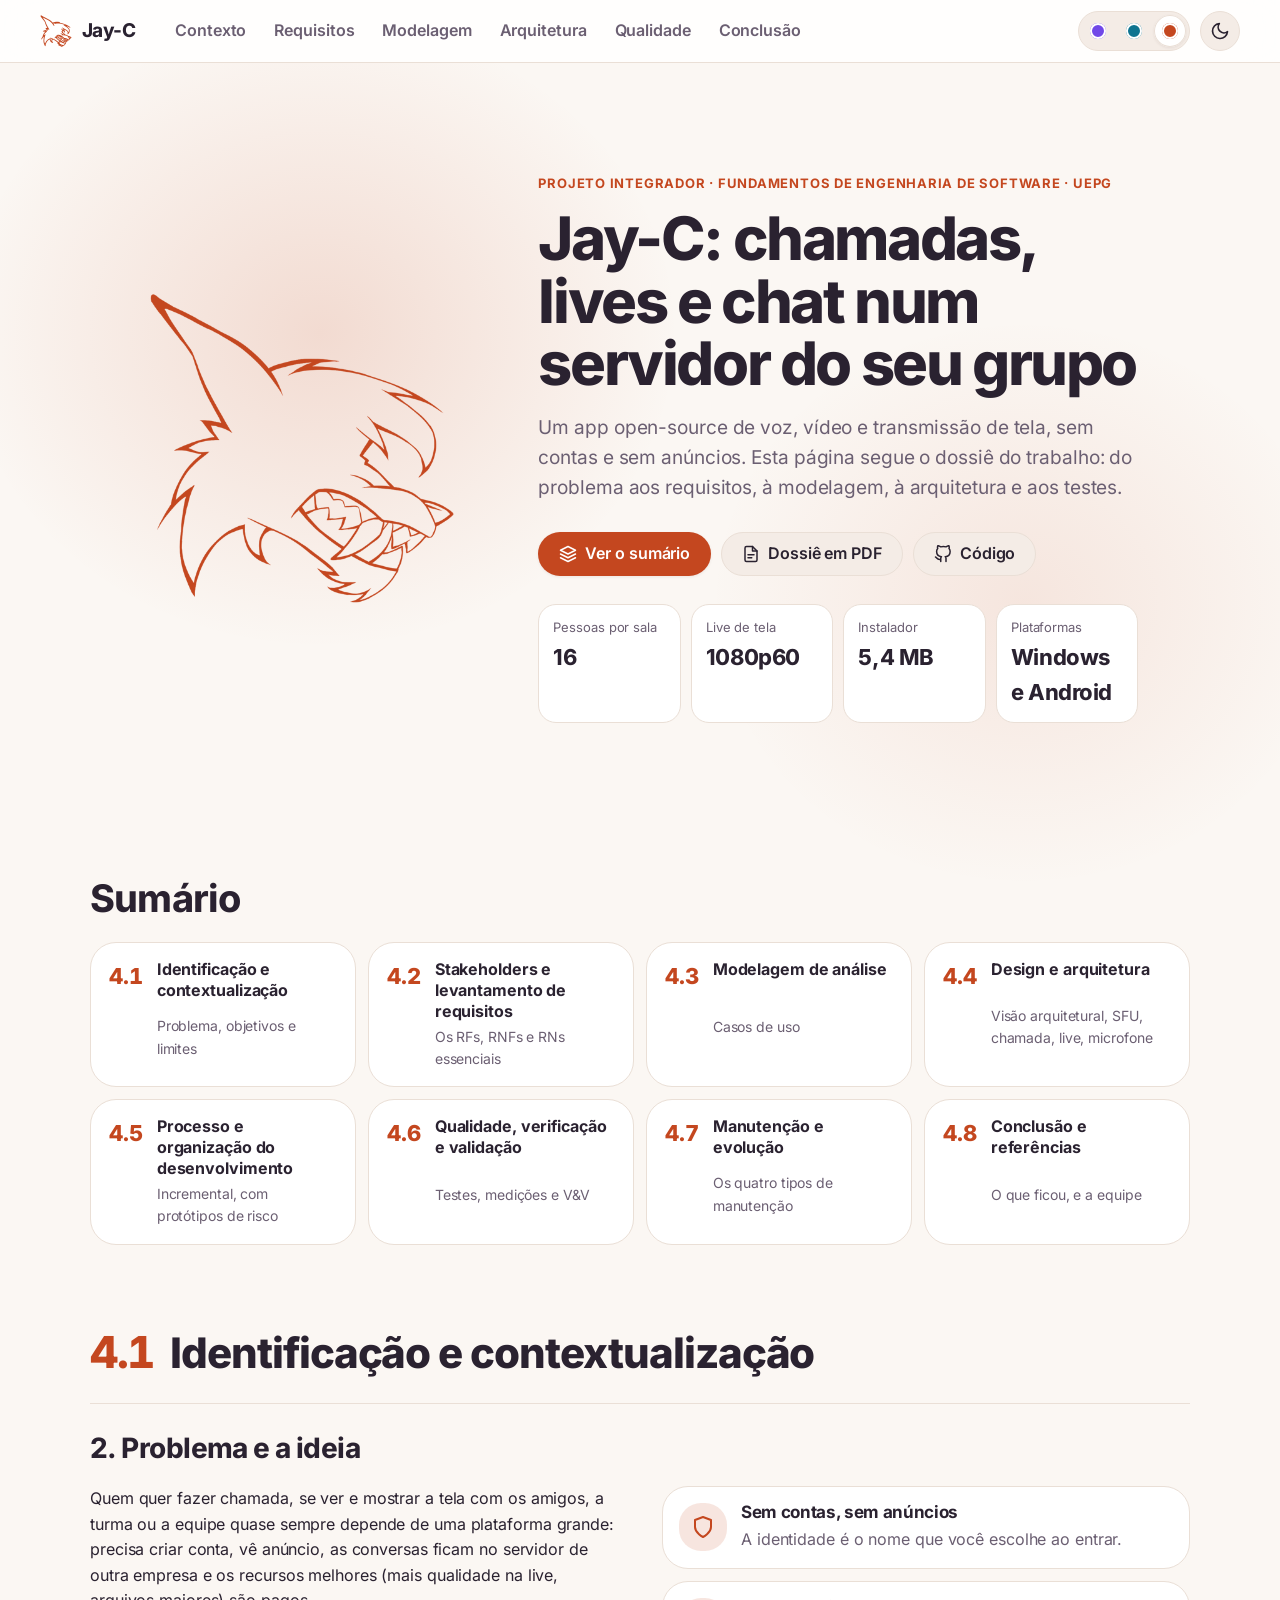
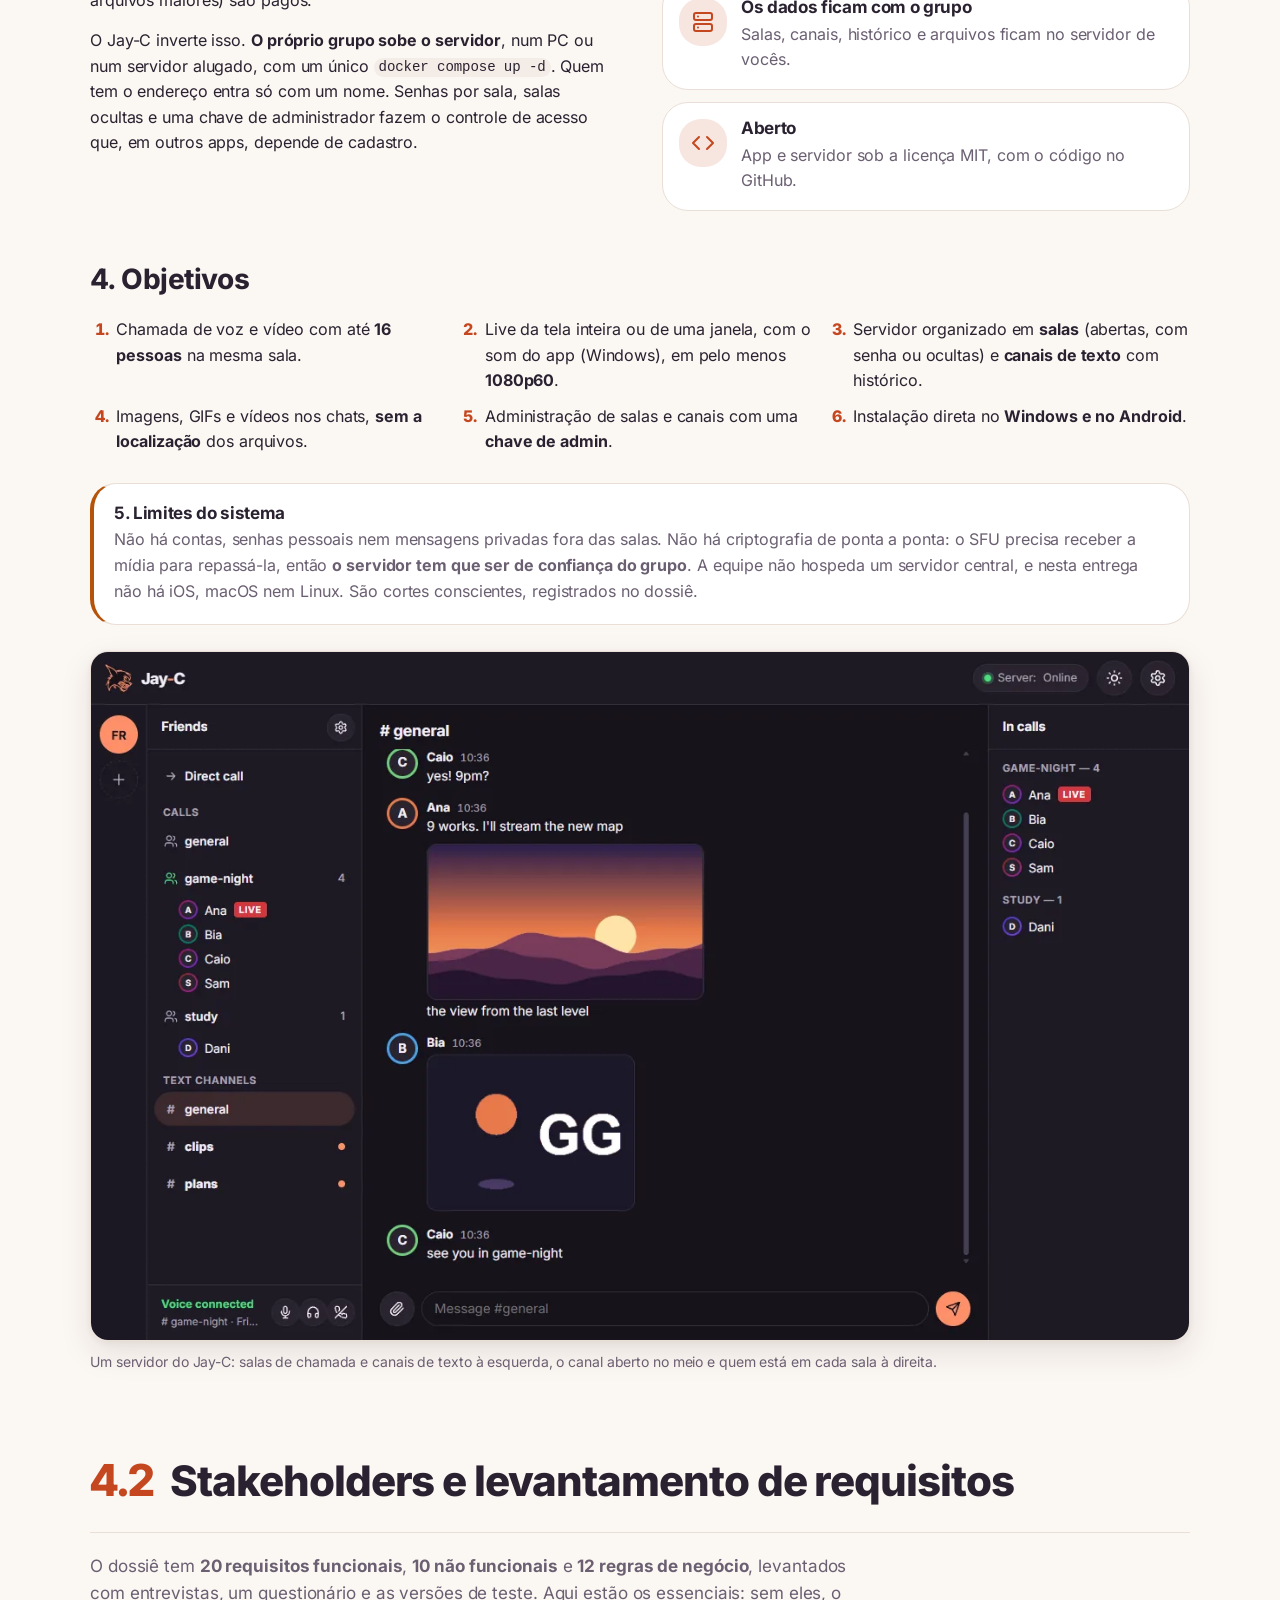
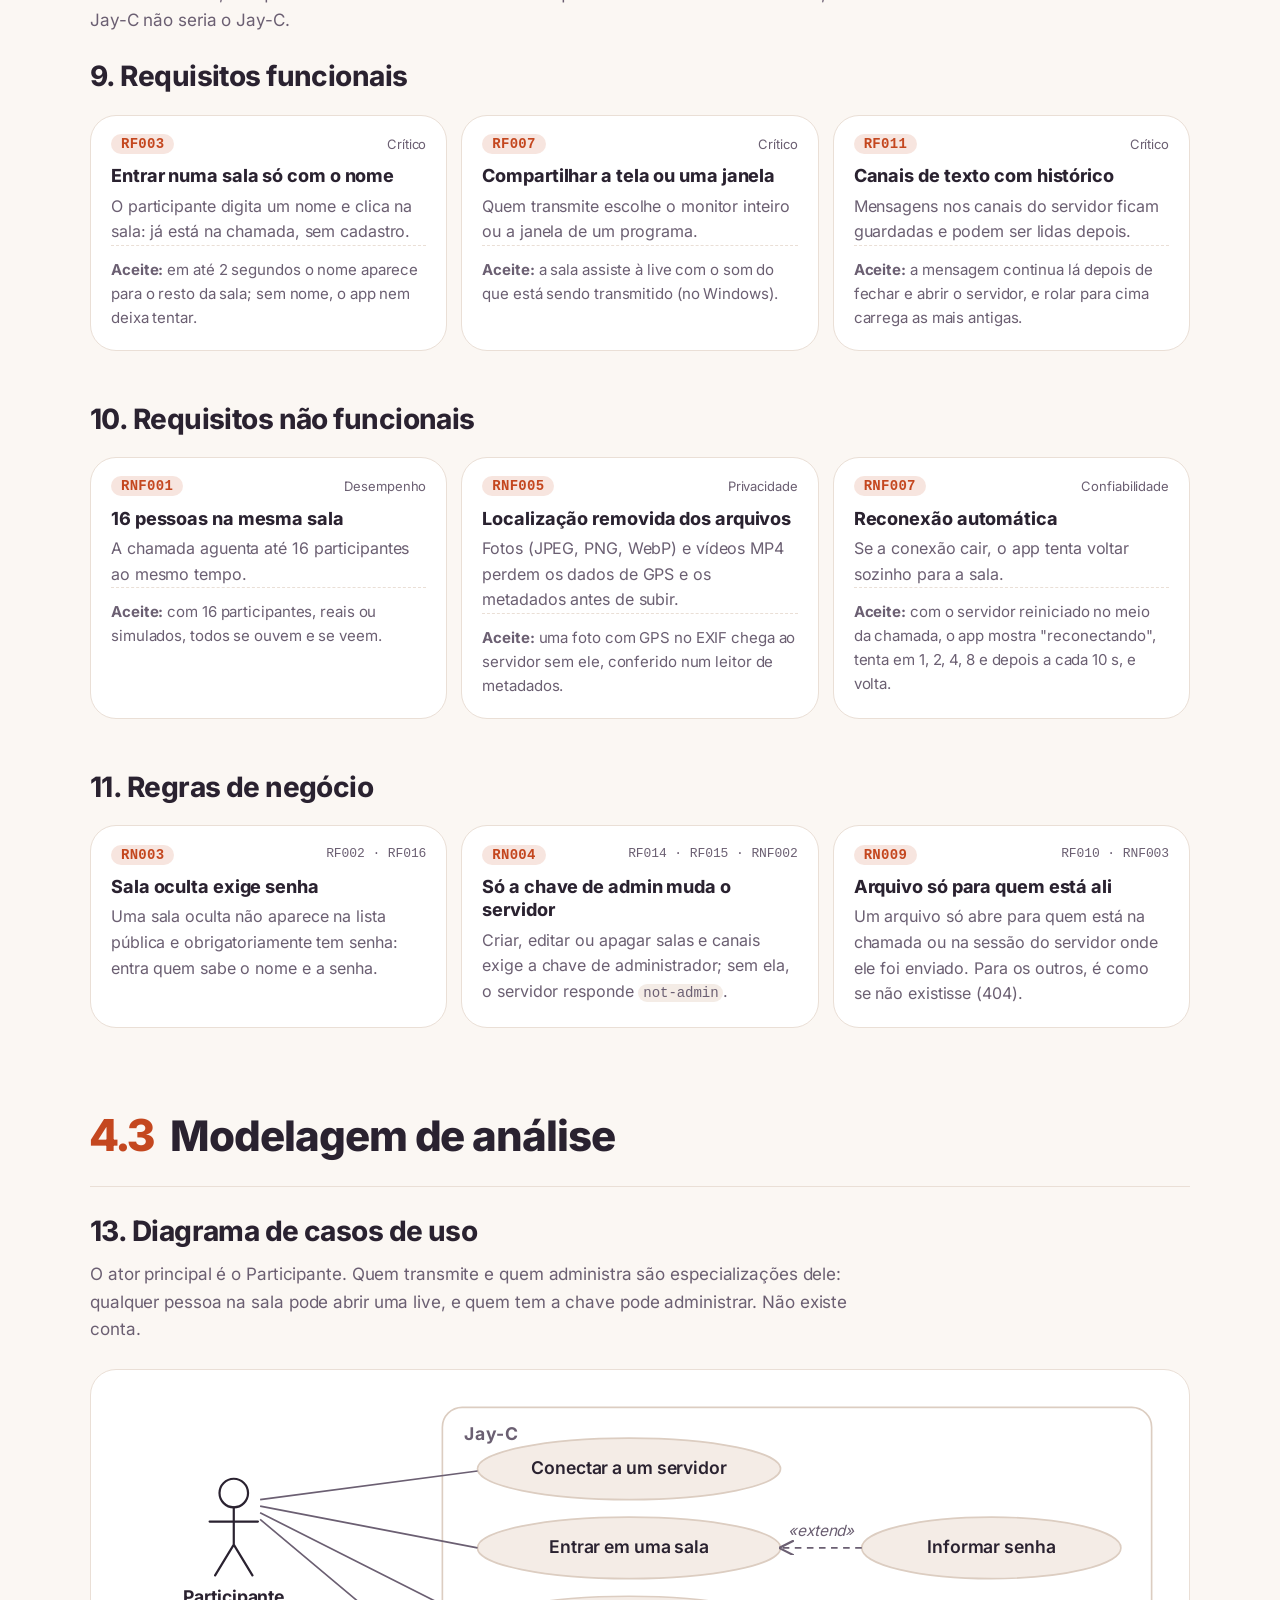
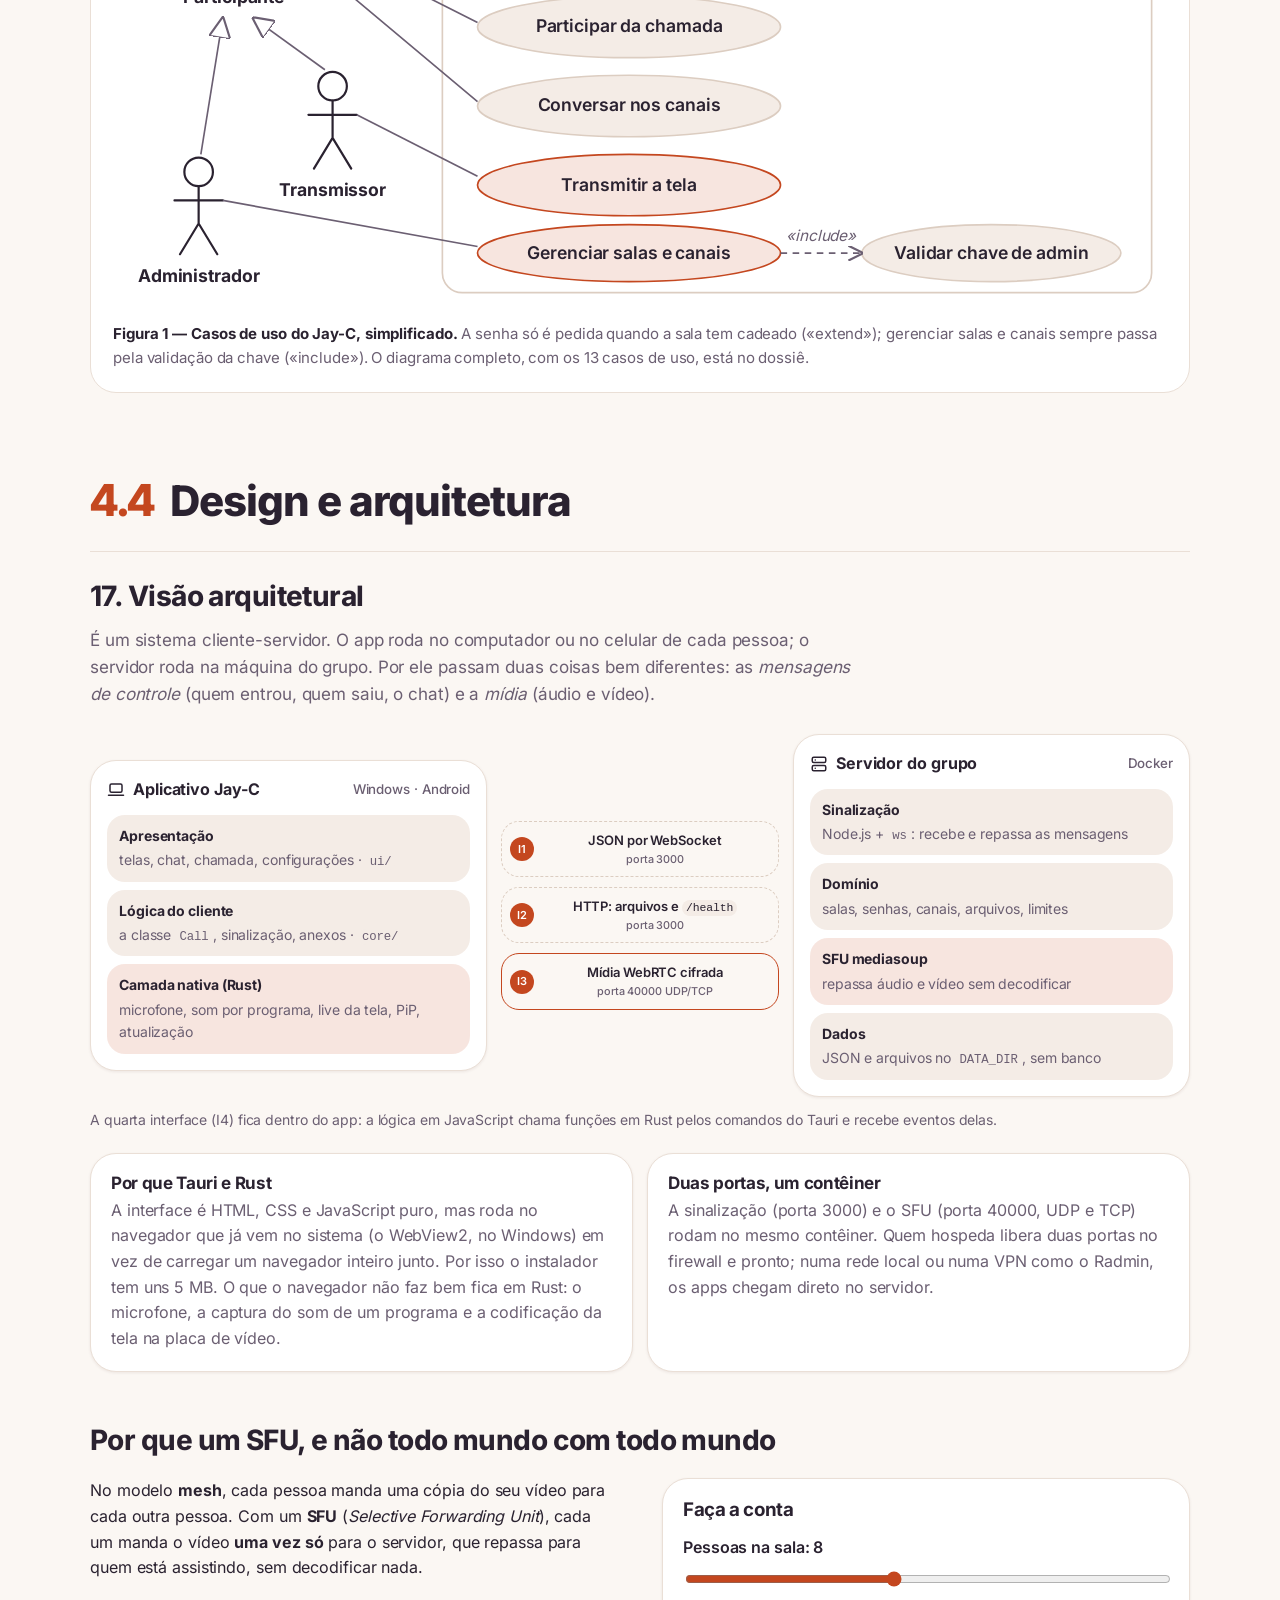
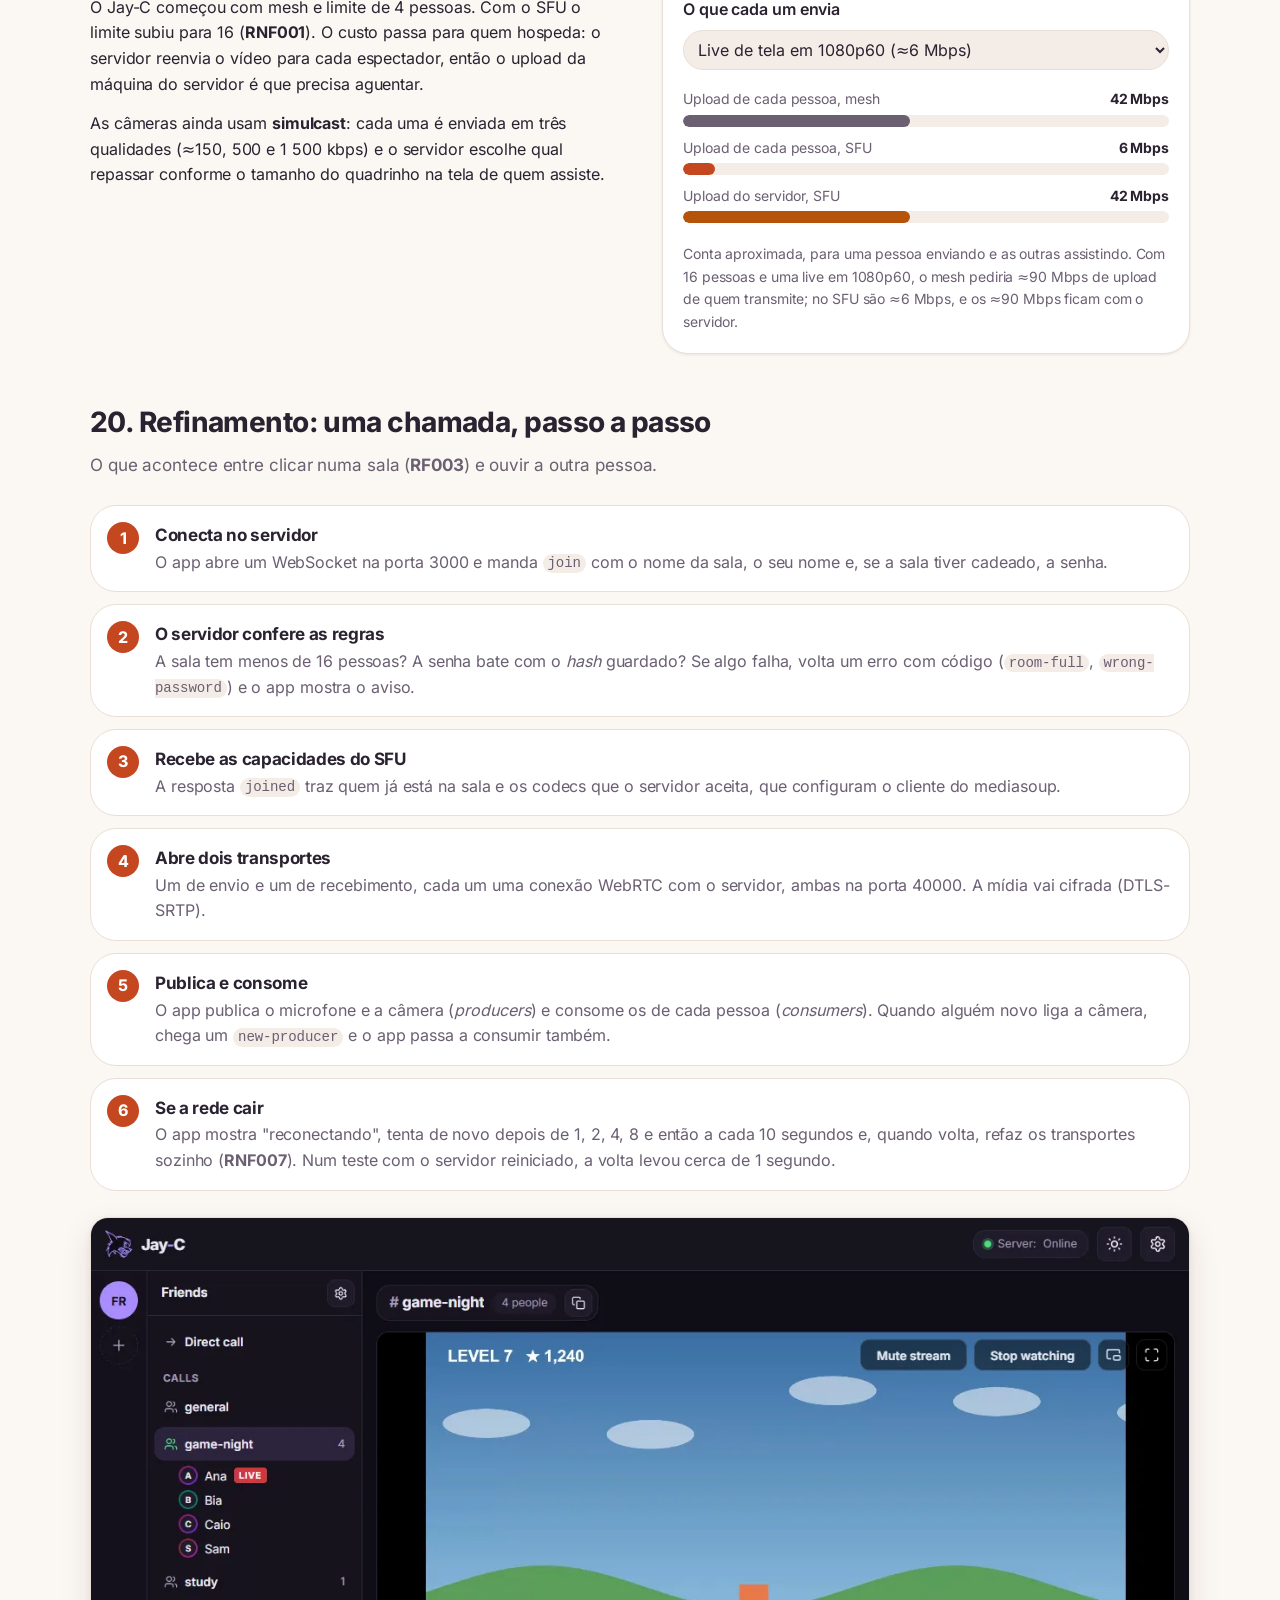
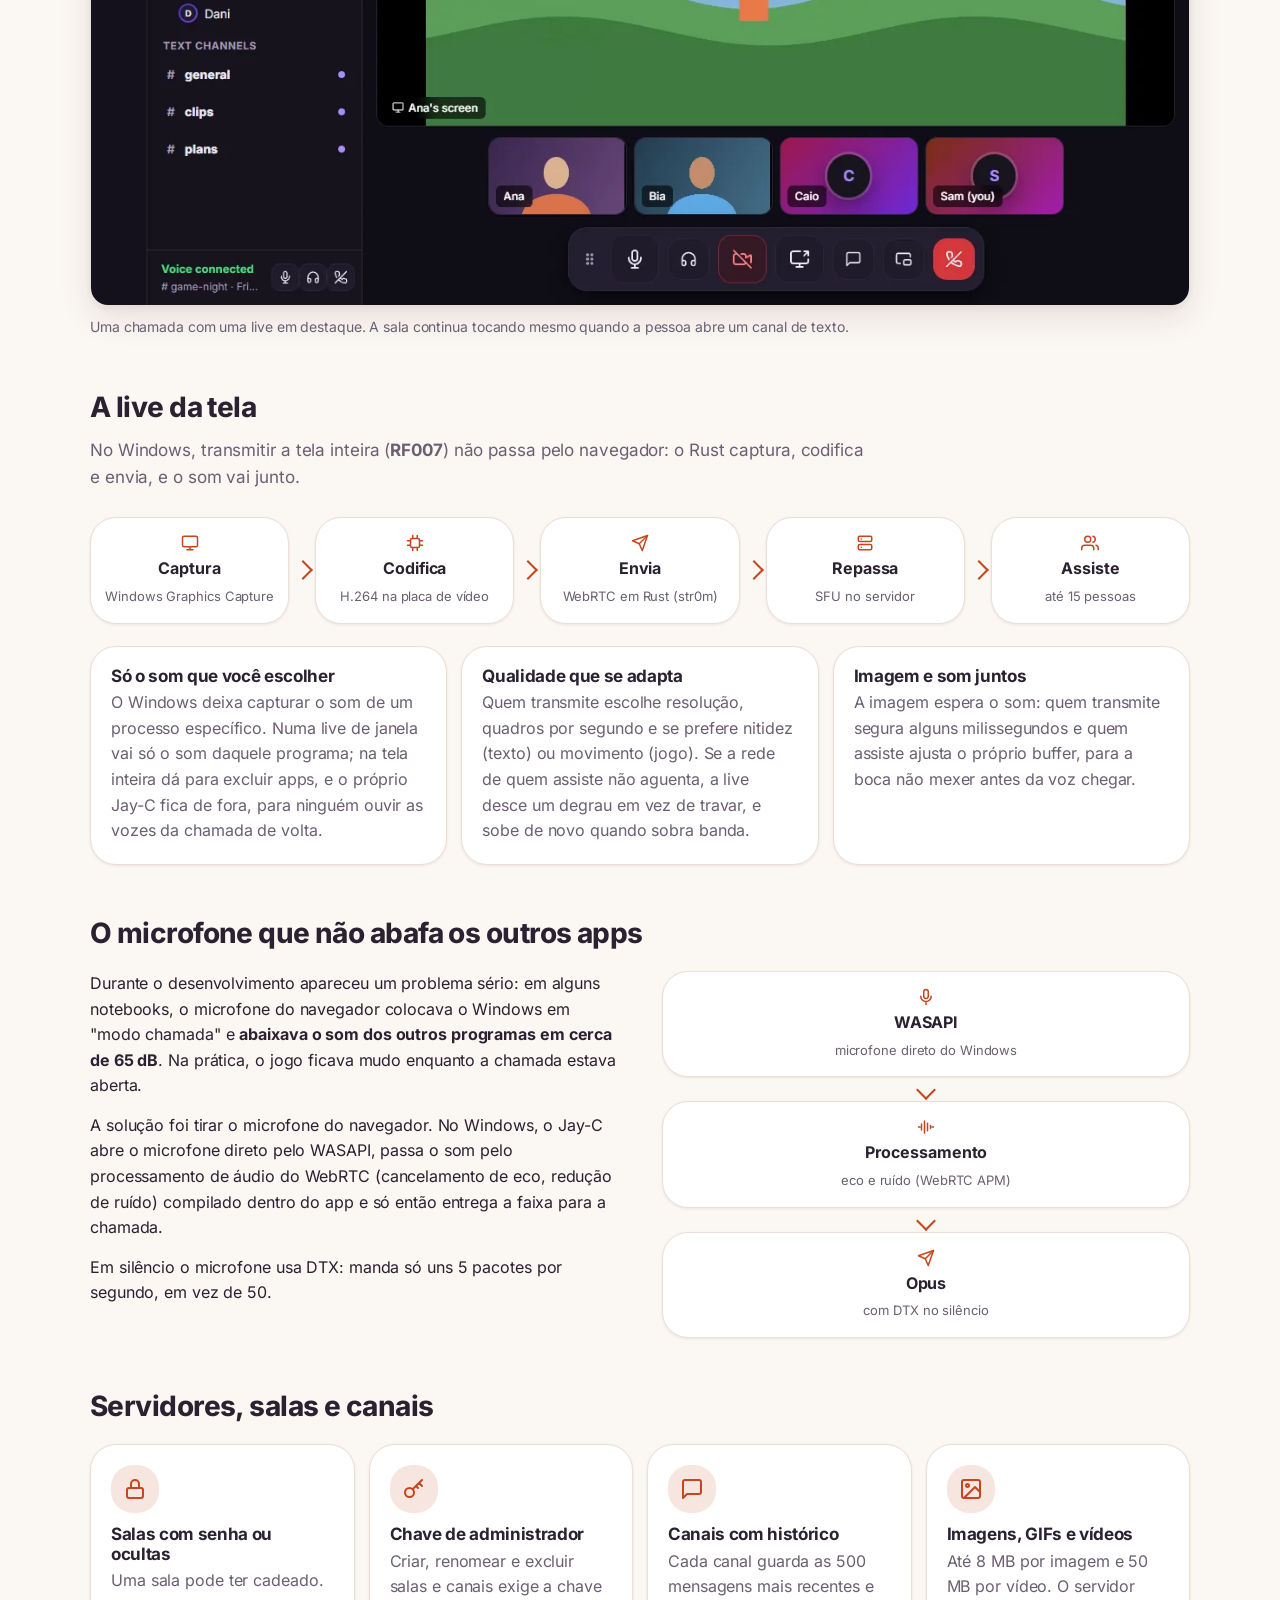
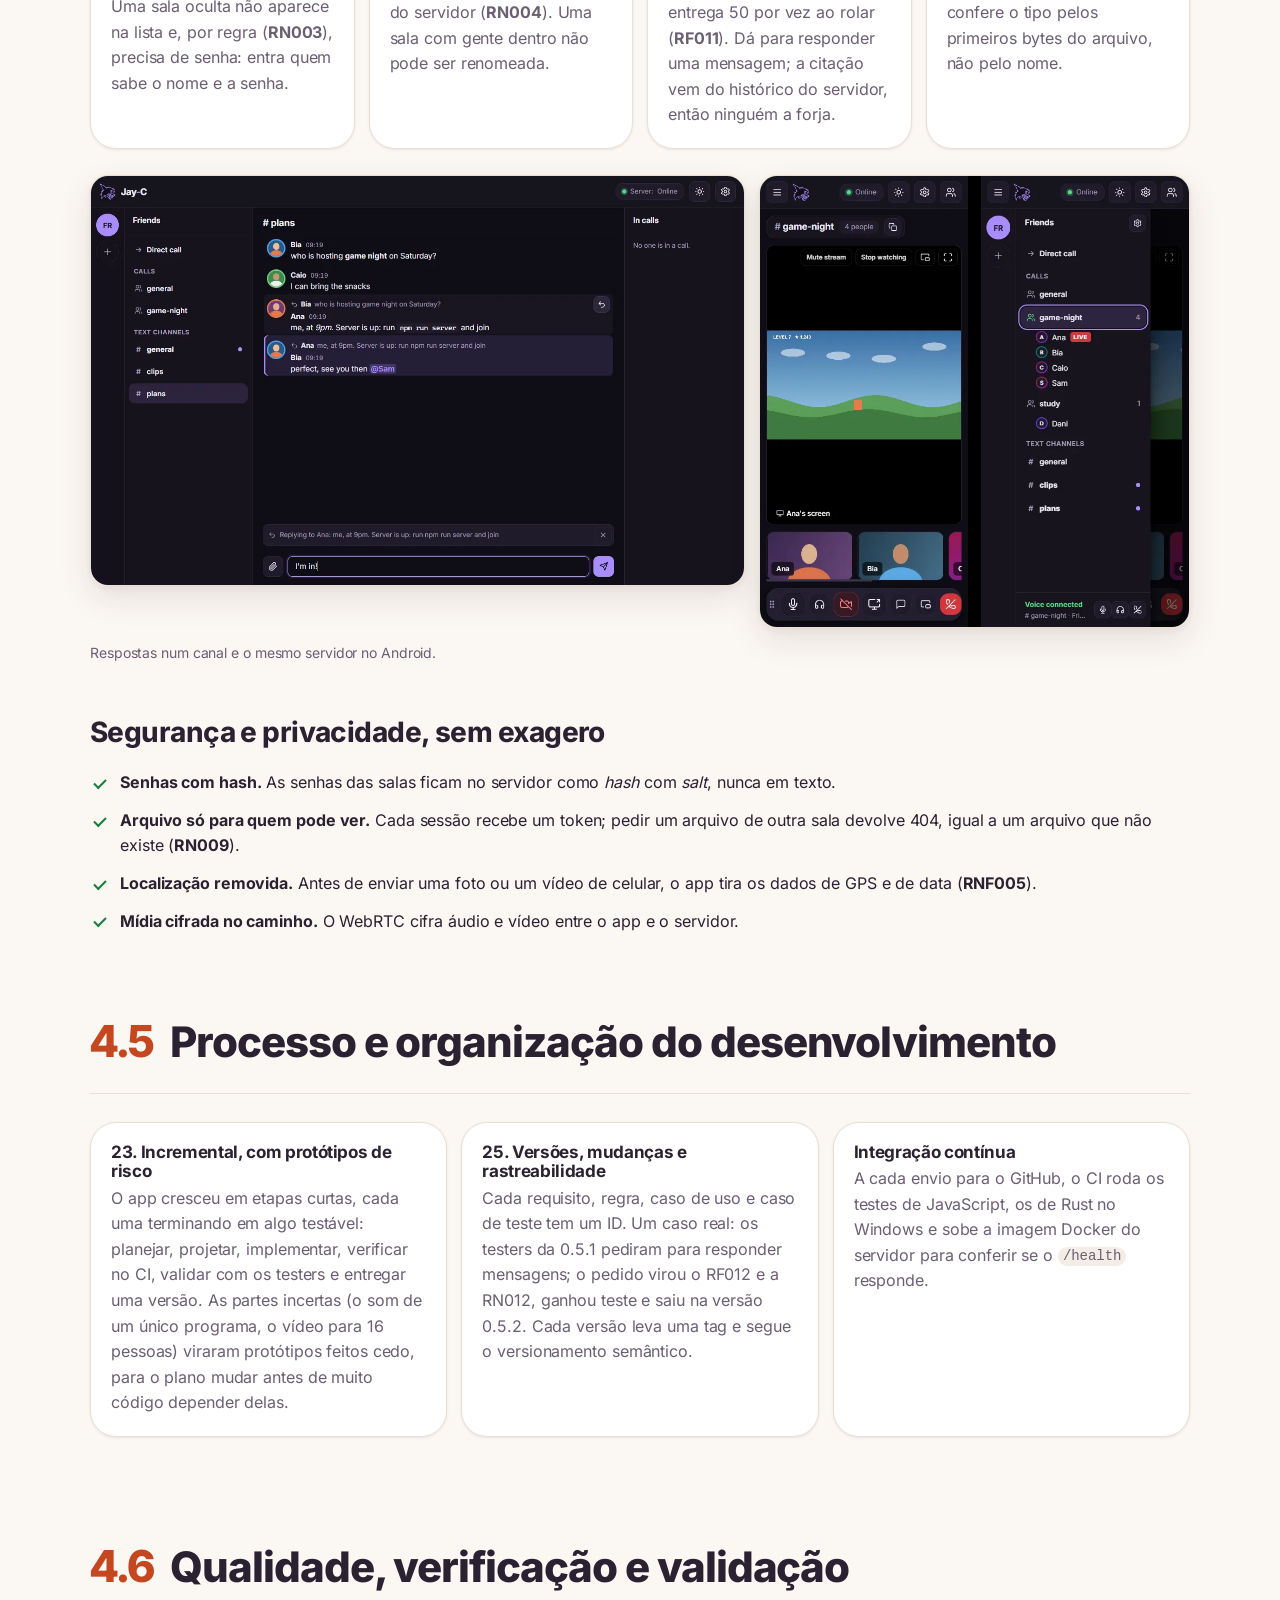
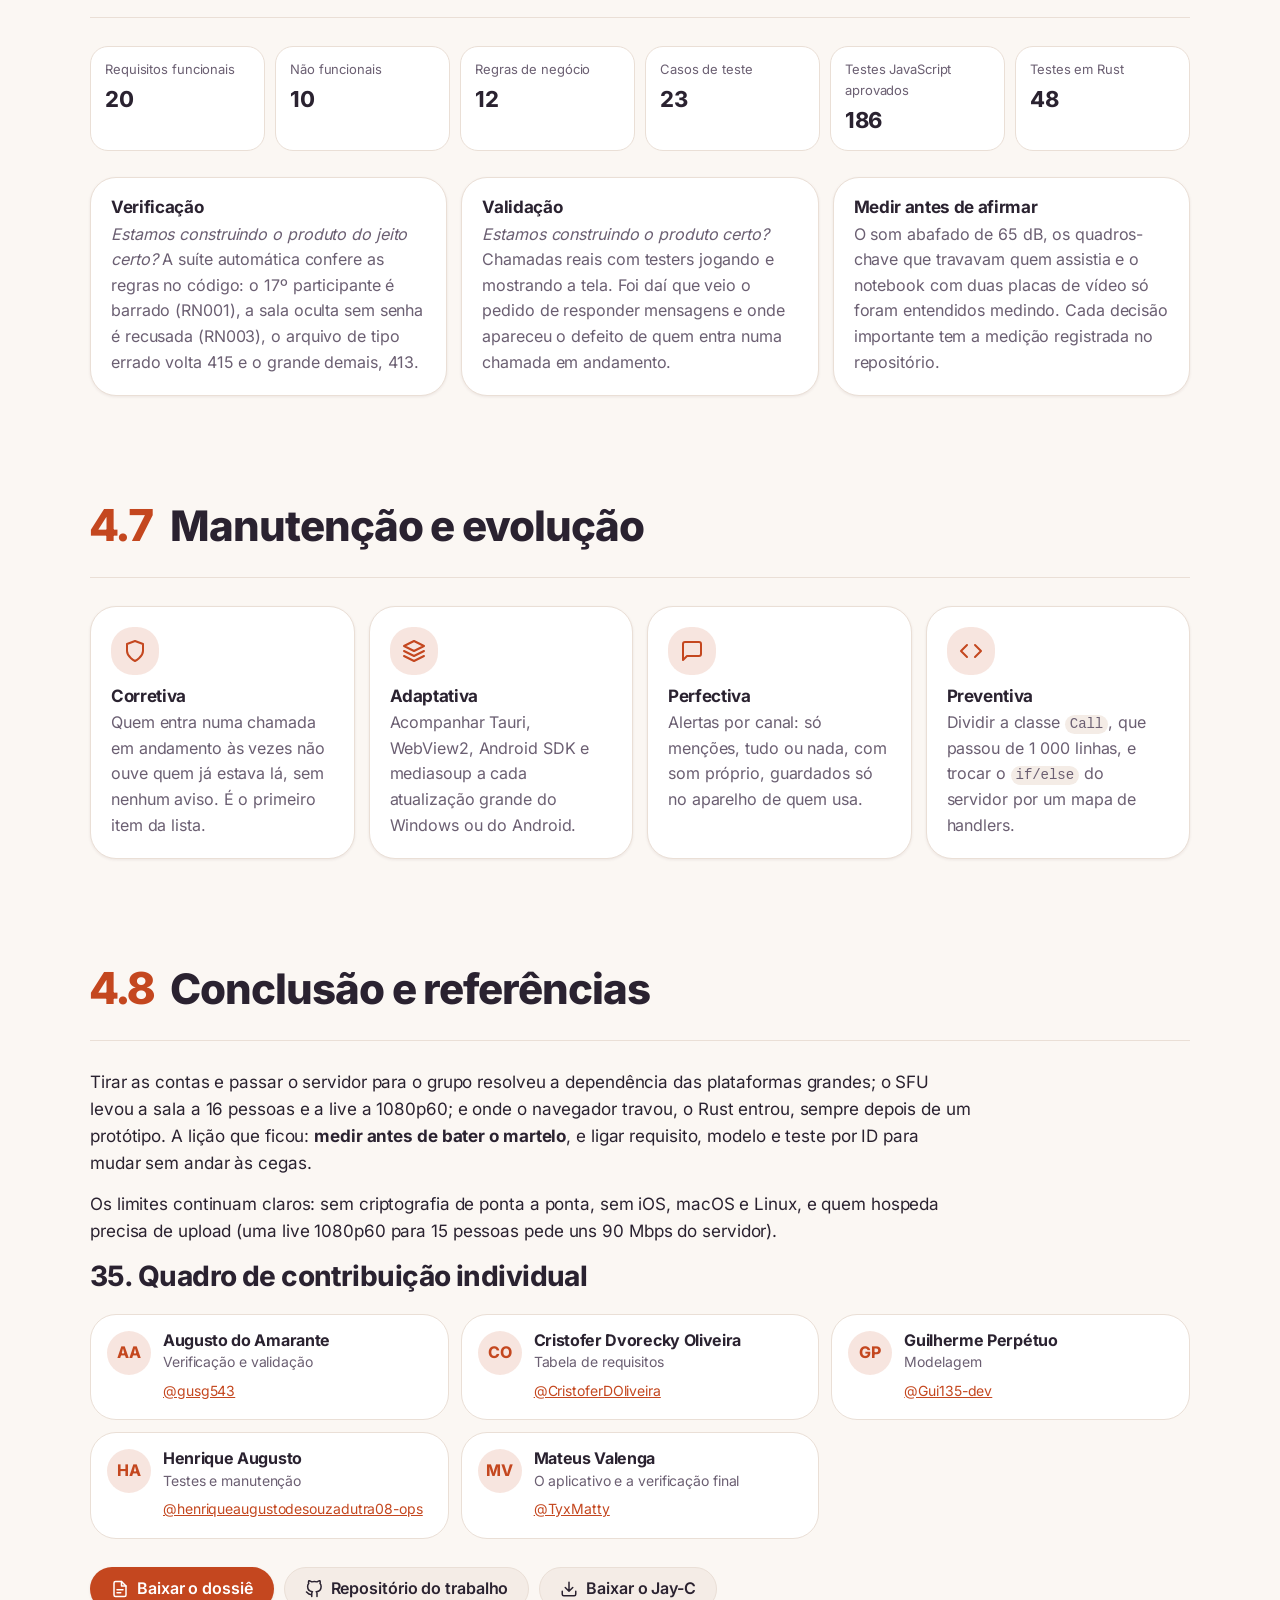
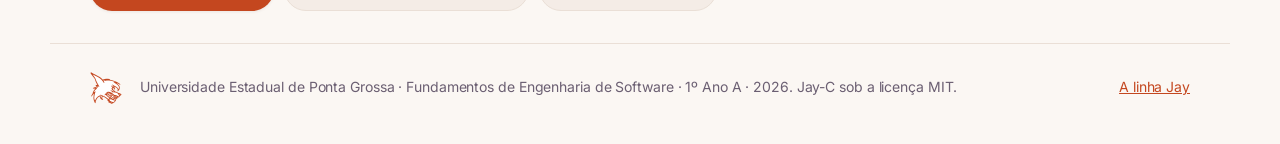
==== commit 1462e5c8: "Site segue os capítulos do dossiê (4.1 a 4.8), com requisitos e casos de uso A página passa a seguir" ====
--- a/site/index.html
+++ b/site/index.html
@@ -4,14 +4,14 @@
     <meta charset="UTF-8" />
     <meta name="viewport" content="width=device-width, initial-scale=1.0" />
     <title>Jay-C — como funciona por dentro</title>
-    <meta name="description" content="Projeto Integrador de Fundamentos de Engenharia de Software (UEPG): a arquitetura do Jay-C, um app open-source de chamadas, transmissão de tela e chat num servidor do próprio grupo." />
+    <meta name="description" content="Projeto Integrador de Fundamentos de Engenharia de Software (UEPG): o Jay-C, um app open-source de chamadas, transmissão de tela e chat num servidor do próprio grupo, do problema aos requisitos, à modelagem, à arquitetura e aos testes." />
     <link rel="icon" href="assets/brand/favicon.png" sizes="32x32" />
     <link rel="icon" href="assets/brand/icon-256.png" sizes="256x256" />
     <link rel="apple-touch-icon" href="assets/brand/icon-256.png" />
     <meta name="theme-color" content="#ff9068" />
     <meta property="og:type" content="website" />
     <meta property="og:title" content="Jay-C — como funciona por dentro" />
-    <meta property="og:description" content="A arquitetura do Jay-C: app em Tauri e Rust, servidor de sinalização e SFU mediasoup em Docker, chamadas de até 16 pessoas e lives em 1080p60." />
+    <meta property="og:description" content="O Jay-C seguindo o dossiê do Projeto Integrador: contexto, requisitos, modelagem, arquitetura (Tauri, Rust, SFU mediasoup em Docker), processo, qualidade e evolução." />
     <meta property="og:locale" content="pt_BR" />
     <!-- Before first paint: the saved style and theme (the same keys site.js writes). -->
     <script>
@@ -30,19 +30,20 @@
     <script type="module" src="js/site.js"></script>
   </head>
   <body>
-    <a class="skip-link" href="#ideia">Pular para o conteúdo</a>
+    <a class="skip-link" href="#sumario">Pular para o conteúdo</a>
 
     <header class="topbar">
       <a class="brand" href="#top" aria-label="Jay-C, início">
         <span class="brand-mark wolf-mark" aria-hidden="true"></span>
         <span class="brand-name">Jay-C</span>
       </a>
-      <nav class="topnav" aria-label="Seções">
-        <a href="#arquitetura">Arquitetura</a>
-        <a href="#chamada">Uma chamada</a>
-        <a href="#live">Live</a>
-        <a href="#engenharia">Engenharia</a>
-        <a href="#equipe">Equipe</a>
+      <nav class="topnav" aria-label="Capítulos">
+        <a href="#c41">Contexto</a>
+        <a href="#c42">Requisitos</a>
+        <a href="#c43">Modelagem</a>
+        <a href="#c44">Arquitetura</a>
+        <a href="#c46">Qualidade</a>
+        <a href="#c48">Conclusão</a>
       </nav>
       <div class="style-switch" role="radiogroup" aria-label="Estilo">
         <button type="button" role="radio" data-style-value="calm" aria-label="Calmo"><span data-style-preview="calm"></span></button>
@@ -58,9 +59,9 @@
         <div class="hero-text">
           <p class="eyebrow">Projeto Integrador · Fundamentos de Engenharia de Software · UEPG</p>
           <h1>Jay-C: chamadas, lives e chat num servidor do seu grupo</h1>
-          <p class="hero-lead">Um app open-source de voz, vídeo e transmissão de tela, sem contas e sem anúncios. Aqui mostramos como ele funciona por dentro: do clique em "entrar na sala" até o vídeo chegar em 16 pessoas.</p>
+          <p class="hero-lead">Um app open-source de voz, vídeo e transmissão de tela, sem contas e sem anúncios. Esta página segue o dossiê do trabalho: do problema aos requisitos, à modelagem, à arquitetura e aos testes.</p>
           <div class="hero-actions">
-            <a class="btn" href="#arquitetura"><span class="btn-icon" data-icon="layers"></span>Ver a arquitetura</a>
+            <a class="btn" href="#sumario"><span class="btn-icon" data-icon="layers"></span>Ver o sumário</a>
             <a class="btn btn-secondary" href="https://github.com/TyxMatty/Jay-C-apresentacao/releases/latest"><span class="btn-icon" data-icon="document"></span>Dossiê em PDF</a>
             <a class="btn btn-secondary" href="https://github.com/TyxMatty/Jay-C"><span class="btn-icon" data-icon="github"></span>Código</a>
           </div>
@@ -73,9 +74,29 @@
         </div>
       </section>
 
-      <!-- ===================== A ideia ===================== -->
-      <section id="ideia" class="block" aria-labelledby="ideia-title">
-        <h2 id="ideia-title" class="section-title">O problema e a ideia</h2>
+      <!-- ===================== Sumário ===================== -->
+      <section id="sumario" class="block" aria-labelledby="sumario-title">
+        <h2 id="sumario-title" class="section-title">Sumário</h2>
+        <ol class="toc">
+          <li><a href="#c41"><span class="toc-num">4.1</span><b>Identificação e contextualização</b><small>Problema, objetivos e limites</small></a></li>
+          <li><a href="#c42"><span class="toc-num">4.2</span><b>Stakeholders e levantamento de requisitos</b><small>Os RFs, RNFs e RNs essenciais</small></a></li>
+          <li><a href="#c43"><span class="toc-num">4.3</span><b>Modelagem de análise</b><small>Casos de uso</small></a></li>
+          <li><a href="#c44"><span class="toc-num">4.4</span><b>Design e arquitetura</b><small>Visão arquitetural, SFU, chamada, live, microfone</small></a></li>
+          <li><a href="#c45"><span class="toc-num">4.5</span><b>Processo e organização do desenvolvimento</b><small>Incremental, com protótipos de risco</small></a></li>
+          <li><a href="#c46"><span class="toc-num">4.6</span><b>Qualidade, verificação e validação</b><small>Testes, medições e V&amp;V</small></a></li>
+          <li><a href="#c47"><span class="toc-num">4.7</span><b>Manutenção e evolução</b><small>Os quatro tipos de manutenção</small></a></li>
+          <li><a href="#c48"><span class="toc-num">4.8</span><b>Conclusão e referências</b><small>O que ficou, e a equipe</small></a></li>
+        </ol>
+      </section>
+
+      <!-- ===================== 4.1 ===================== -->
+      <section id="c41" class="block" aria-labelledby="c41-title">
+        <header class="chapter">
+          <span class="chapter-num">4.1</span>
+          <h2 id="c41-title" class="chapter-title">Identificação e contextualização</h2>
+        </header>
+
+        <h3 id="ideia" class="section-title">2. Problema e a ideia</h3>
         <div class="two-col">
           <div class="prose">
             <p>Quem quer fazer chamada, se ver e mostrar a tela com os amigos, a turma ou a equipe quase sempre depende de uma plataforma grande: precisa criar conta, vê anúncio, as conversas ficam no servidor de outra empresa e os recursos melhores (mais qualidade na live, arquivos maiores) são pagos.</p>
@@ -87,15 +108,175 @@
             <li><span class="app-icon" data-icon="code"></span><div><h3>Aberto</h3><p>App e servidor sob a licença MIT, com o código no GitHub.</p></div></li>
           </ul>
         </div>
+
+        <h3 class="section-title">4. Objetivos</h3>
+        <ol class="goals">
+          <li>Chamada de voz e vídeo com até <b>16 pessoas</b> na mesma sala.</li>
+          <li>Live da tela inteira ou de uma janela, com o som do app (Windows), em pelo menos <b>1080p60</b>.</li>
+          <li>Servidor organizado em <b>salas</b> (abertas, com senha ou ocultas) e <b>canais de texto</b> com histórico.</li>
+          <li>Imagens, GIFs e vídeos nos chats, <b>sem a localização</b> dos arquivos.</li>
+          <li>Administração de salas e canais com uma <b>chave de admin</b>.</li>
+          <li>Instalação direta no <b>Windows e no Android</b>.</li>
+        </ol>
+
+        <div class="note">
+          <h3>5. Limites do sistema</h3>
+          <p>Não há contas, senhas pessoais nem mensagens privadas fora das salas. Não há criptografia de ponta a ponta: o SFU precisa receber a mídia para repassá-la, então <strong>o servidor tem que ser de confiança do grupo</strong>. A equipe não hospeda um servidor central, e nesta entrega não há iOS, macOS nem Linux. São cortes conscientes, registrados no dossiê.</p>
+        </div>
+
         <figure class="shot">
           <img src="assets/shots/server-soft.webp" width="1266" height="793" loading="lazy" alt="Um canal de texto de um servidor do Jay-C: as salas e os canais à esquerda, as mensagens com uma imagem e um GIF no meio e quem está em chamada à direita" />
           <figcaption>Um servidor do Jay-C: salas de chamada e canais de texto à esquerda, o canal aberto no meio e quem está em cada sala à direita.</figcaption>
         </figure>
       </section>
 
-      <!-- ===================== Arquitetura ===================== -->
-      <section id="arquitetura" class="block" aria-labelledby="arq-title">
-        <h2 id="arq-title" class="section-title">A arquitetura em uma imagem</h2>
+      <!-- ===================== 4.2 ===================== -->
+      <section id="c42" class="block" aria-labelledby="c42-title">
+        <header class="chapter">
+          <span class="chapter-num">4.2</span>
+          <h2 id="c42-title" class="chapter-title">Stakeholders e levantamento de requisitos</h2>
+        </header>
+        <p class="section-lead">O dossiê tem <b>20 requisitos funcionais</b>, <b>10 não funcionais</b> e <b>12 regras de negócio</b>, levantados com entrevistas, um questionário e as versões de teste. Aqui estão os essenciais: sem eles, o Jay-C não seria o Jay-C.</p>
+
+        <h3 class="section-title">9. Requisitos funcionais</h3>
+        <div class="req-grid">
+          <article class="req">
+            <p class="req-head"><span class="req-id">RF003</span><span class="req-tag">Crítico</span></p>
+            <h4>Entrar numa sala só com o nome</h4>
+            <p>O participante digita um nome e clica na sala: já está na chamada, sem cadastro.</p>
+            <p class="req-accept"><b>Aceite:</b> em até 2 segundos o nome aparece para o resto da sala; sem nome, o app nem deixa tentar.</p>
+          </article>
+          <article class="req">
+            <p class="req-head"><span class="req-id">RF007</span><span class="req-tag">Crítico</span></p>
+            <h4>Compartilhar a tela ou uma janela</h4>
+            <p>Quem transmite escolhe o monitor inteiro ou a janela de um programa.</p>
+            <p class="req-accept"><b>Aceite:</b> a sala assiste à live com o som do que está sendo transmitido (no Windows).</p>
+          </article>
+          <article class="req">
+            <p class="req-head"><span class="req-id">RF011</span><span class="req-tag">Crítico</span></p>
+            <h4>Canais de texto com histórico</h4>
+            <p>Mensagens nos canais do servidor ficam guardadas e podem ser lidas depois.</p>
+            <p class="req-accept"><b>Aceite:</b> a mensagem continua lá depois de fechar e abrir o servidor, e rolar para cima carrega as mais antigas.</p>
+          </article>
+        </div>
+
+        <h3 class="section-title">10. Requisitos não funcionais</h3>
+        <div class="req-grid">
+          <article class="req">
+            <p class="req-head"><span class="req-id">RNF001</span><span class="req-tag">Desempenho</span></p>
+            <h4>16 pessoas na mesma sala</h4>
+            <p>A chamada aguenta até 16 participantes ao mesmo tempo.</p>
+            <p class="req-accept"><b>Aceite:</b> com 16 participantes, reais ou simulados, todos se ouvem e se veem.</p>
+          </article>
+          <article class="req">
+            <p class="req-head"><span class="req-id">RNF005</span><span class="req-tag">Privacidade</span></p>
+            <h4>Localização removida dos arquivos</h4>
+            <p>Fotos (JPEG, PNG, WebP) e vídeos MP4 perdem os dados de GPS e os metadados antes de subir.</p>
+            <p class="req-accept"><b>Aceite:</b> uma foto com GPS no EXIF chega ao servidor sem ele, conferido num leitor de metadados.</p>
+          </article>
+          <article class="req">
+            <p class="req-head"><span class="req-id">RNF007</span><span class="req-tag">Confiabilidade</span></p>
+            <h4>Reconexão automática</h4>
+            <p>Se a conexão cair, o app tenta voltar sozinho para a sala.</p>
+            <p class="req-accept"><b>Aceite:</b> com o servidor reiniciado no meio da chamada, o app mostra "reconectando", tenta em 1, 2, 4, 8 e depois a cada 10 s, e volta.</p>
+          </article>
+        </div>
+
+        <h3 class="section-title">11. Regras de negócio</h3>
+        <div class="req-grid">
+          <article class="req req-rule">
+            <p class="req-head"><span class="req-id">RN003</span><span class="req-links">RF002 · RF016</span></p>
+            <h4>Sala oculta exige senha</h4>
+            <p>Uma sala oculta não aparece na lista pública e obrigatoriamente tem senha: entra quem sabe o nome e a senha.</p>
+          </article>
+          <article class="req req-rule">
+            <p class="req-head"><span class="req-id">RN004</span><span class="req-links">RF014 · RF015 · RNF002</span></p>
+            <h4>Só a chave de admin muda o servidor</h4>
+            <p>Criar, editar ou apagar salas e canais exige a chave de administrador; sem ela, o servidor responde <code>not-admin</code>.</p>
+          </article>
+          <article class="req req-rule">
+            <p class="req-head"><span class="req-id">RN009</span><span class="req-links">RF010 · RNF003</span></p>
+            <h4>Arquivo só para quem está ali</h4>
+            <p>Um arquivo só abre para quem está na chamada ou na sessão do servidor onde ele foi enviado. Para os outros, é como se não existisse (404).</p>
+          </article>
+        </div>
+      </section>
+
+      <!-- ===================== 4.3 ===================== -->
+      <section id="c43" class="block" aria-labelledby="c43-title">
+        <header class="chapter">
+          <span class="chapter-num">4.3</span>
+          <h2 id="c43-title" class="chapter-title">Modelagem de análise</h2>
+        </header>
+
+        <h3 class="section-title">13. Diagrama de casos de uso</h3>
+        <p class="section-lead">O ator principal é o Participante. Quem transmite e quem administra são especializações dele: qualquer pessoa na sala pode abrir uma live, e quem tem a chave pode administrar. Não existe conta.</p>
+        <figure class="uml">
+          <svg viewBox="0 0 960 470" role="img" aria-labelledby="uml-title uml-desc">
+            <title id="uml-title">Casos de uso do Jay-C (simplificado)</title>
+            <desc id="uml-desc">Participante liga-se a conectar a um servidor, entrar em uma sala, participar da chamada e conversar nos canais. Entrar em uma sala é estendido por informar senha. Transmissor e Administrador são especializações do Participante. Transmissor liga-se a transmitir a tela. Administrador liga-se a gerenciar salas e canais, que inclui validar a chave de administrador.</desc>
+            <defs>
+              <marker id="uml-open" viewBox="0 0 10 10" refX="9" refY="5" markerWidth="9" markerHeight="9" orient="auto-start-reverse">
+                <path d="M0 0 10 5 0 10" class="uml-arrow" />
+              </marker>
+              <marker id="uml-tri" viewBox="0 0 12 12" refX="11" refY="6" markerWidth="13" markerHeight="13" orient="auto-start-reverse">
+                <path d="M0 0 12 6 0 12z" class="uml-tri" />
+              </marker>
+            </defs>
+
+            <rect x="300" y="14" width="646" height="442" rx="18" class="uml-system" />
+            <text x="320" y="44" class="uml-system-label">Jay-C</text>
+
+            <!-- Actors -->
+            <g class="uml-actor" transform="translate(110 92)">
+              <circle cx="0" cy="0" r="13" /><path d="M0 13v34M-22 26h44M0 47l-17 28M0 47l17 28" />
+              <text y="100">Participante</text>
+            </g>
+            <g class="uml-actor" transform="translate(200 268)">
+              <circle cx="0" cy="0" r="13" /><path d="M0 13v34M-22 26h44M0 47l-17 28M0 47l17 28" />
+              <text y="100">Transmissor</text>
+            </g>
+            <g class="uml-actor" transform="translate(78 346)">
+              <circle cx="0" cy="0" r="13" /><path d="M0 13v34M-22 26h44M0 47l-17 28M0 47l17 28" />
+              <text y="100">Administrador</text>
+            </g>
+            <!-- Specialization ("é um") -->
+            <path d="M193 253 128 206" class="uml-gen" marker-end="url(#uml-tri)" />
+            <path d="M80 330 100 206" class="uml-gen" marker-end="url(#uml-tri)" />
+
+            <!-- Use cases -->
+            <g class="uml-uc"><ellipse cx="470" cy="70" rx="138" ry="28" /><text x="470" y="75">Conectar a um servidor</text></g>
+            <g class="uml-uc"><ellipse cx="470" cy="142" rx="138" ry="28" /><text x="470" y="147">Entrar em uma sala</text></g>
+            <g class="uml-uc"><ellipse cx="800" cy="142" rx="118" ry="28" /><text x="800" y="147">Informar senha</text></g>
+            <g class="uml-uc"><ellipse cx="470" cy="214" rx="138" ry="28" /><text x="470" y="219">Participar da chamada</text></g>
+            <g class="uml-uc"><ellipse cx="470" cy="286" rx="138" ry="28" /><text x="470" y="291">Conversar nos canais</text></g>
+            <g class="uml-uc uml-uc-accent"><ellipse cx="470" cy="358" rx="138" ry="28" /><text x="470" y="363">Transmitir a tela</text></g>
+            <g class="uml-uc uml-uc-accent"><ellipse cx="470" cy="420" rx="138" ry="26" /><text x="470" y="425">Gerenciar salas e canais</text></g>
+            <g class="uml-uc"><ellipse cx="800" cy="420" rx="118" ry="26" /><text x="800" y="425">Validar chave de admin</text></g>
+
+            <!-- Associations -->
+            <path d="M134 98 332 72M134 104 332 142M134 110 332 210M134 116 332 282" class="uml-assoc" />
+            <path d="M222 294 332 350" class="uml-assoc" />
+            <path d="M100 372 332 414" class="uml-assoc" />
+
+            <!-- extend / include -->
+            <path d="M682 142 608 142" class="uml-dep" marker-end="url(#uml-open)" />
+            <text x="645" y="131" class="uml-stereo">«extend»</text>
+            <path d="M608 420 682 420" class="uml-dep" marker-end="url(#uml-open)" />
+            <text x="645" y="409" class="uml-stereo">«include»</text>
+          </svg>
+          <figcaption><b>Figura 1 — Casos de uso do Jay-C, simplificado.</b> A senha só é pedida quando a sala tem cadeado («extend»); gerenciar salas e canais sempre passa pela validação da chave («include»). O diagrama completo, com os 13 casos de uso, está no dossiê.</figcaption>
+        </figure>
+      </section>
+
+      <!-- ===================== 4.4 ===================== -->
+      <section id="c44" class="block" aria-labelledby="c44-title">
+        <header class="chapter">
+          <span class="chapter-num">4.4</span>
+          <h2 id="c44-title" class="chapter-title">Design e arquitetura</h2>
+        </header>
+
+        <h3 id="arquitetura" class="section-title">17. Visão arquitetural</h3>
         <p class="section-lead">É um sistema cliente-servidor. O app roda no computador ou no celular de cada pessoa; o servidor roda na máquina do grupo. Por ele passam duas coisas bem diferentes: as <em>mensagens de controle</em> (quem entrou, quem saiu, o chat) e a <em>mídia</em> (áudio e vídeo).</p>
 
         <div class="arch" role="img" aria-label="Diagrama: o aplicativo, com as camadas de apresentação, lógica e nativa, conversa com o servidor por quatro interfaces; o servidor tem sinalização, domínio, SFU e dados">
@@ -130,15 +311,12 @@
             <p>A sinalização (porta 3000) e o SFU (porta 40000, UDP e TCP) rodam no mesmo contêiner. Quem hospeda libera duas portas no firewall e pronto; numa rede local ou numa VPN como o Radmin, os apps chegam direto no servidor.</p>
           </article>
         </div>
-      </section>
-
-      <!-- ===================== SFU ===================== -->
-      <section id="sfu" class="block" aria-labelledby="sfu-title">
-        <h2 id="sfu-title" class="section-title">Por que um SFU, e não todo mundo com todo mundo</h2>
+
+        <h3 id="sfu" class="section-title">Por que um SFU, e não todo mundo com todo mundo</h3>
         <div class="two-col">
           <div class="prose">
             <p>No modelo <strong>mesh</strong>, cada pessoa manda uma cópia do seu vídeo para cada outra pessoa. Com um <strong>SFU</strong> (<em>Selective Forwarding Unit</em>), cada um manda o vídeo <strong>uma vez só</strong> para o servidor, que repassa para quem está assistindo, sem decodificar nada.</p>
-            <p>O Jay-C começou com mesh e limite de 4 pessoas. Com o SFU o limite subiu para 16. O custo passa para quem hospeda: o servidor reenvia o vídeo para cada espectador, então o upload da máquina do servidor é que precisa aguentar.</p>
+            <p>O Jay-C começou com mesh e limite de 4 pessoas. Com o SFU o limite subiu para 16 (<b>RNF001</b>). O custo passa para quem hospeda: o servidor reenvia o vídeo para cada espectador, então o upload da máquina do servidor é que precisa aguentar.</p>
             <p>As câmeras ainda usam <strong>simulcast</strong>: cada uma é enviada em três qualidades (≈150, 500 e 1 500 kbps) e o servidor escolhe qual repassar conforme o tamanho do quadrinho na tela de quem assiste.</p>
           </div>
           <form class="calc" id="calc" aria-labelledby="calc-title" onsubmit="return false">
@@ -158,30 +336,24 @@
             <p class="hint">Conta aproximada, para uma pessoa enviando e as outras assistindo. Com 16 pessoas e uma live em 1080p60, o mesh pediria ≈90 Mbps de upload de quem transmite; no SFU são ≈6 Mbps, e os ≈90 Mbps ficam com o servidor.</p>
           </form>
         </div>
-      </section>
-
-      <!-- ===================== Uma chamada ===================== -->
-      <section id="chamada" class="block" aria-labelledby="chamada-title">
-        <h2 id="chamada-title" class="section-title">Uma chamada, passo a passo</h2>
-        <p class="section-lead">O que acontece entre clicar numa sala e ouvir a outra pessoa.</p>
+
+        <h3 id="chamada" class="section-title">20. Refinamento: uma chamada, passo a passo</h3>
+        <p class="section-lead">O que acontece entre clicar numa sala (<b>RF003</b>) e ouvir a outra pessoa.</p>
         <ol class="timeline">
           <li><h3>Conecta no servidor</h3><p>O app abre um WebSocket na porta 3000 e manda <code>join</code> com o nome da sala, o seu nome e, se a sala tiver cadeado, a senha.</p></li>
           <li><h3>O servidor confere as regras</h3><p>A sala tem menos de 16 pessoas? A senha bate com o <em>hash</em> guardado? Se algo falha, volta um erro com código (<code>room-full</code>, <code>wrong-password</code>) e o app mostra o aviso.</p></li>
           <li><h3>Recebe as capacidades do SFU</h3><p>A resposta <code>joined</code> traz quem já está na sala e os codecs que o servidor aceita, que configuram o cliente do mediasoup.</p></li>
           <li><h3>Abre dois transportes</h3><p>Um de envio e um de recebimento, cada um uma conexão WebRTC com o servidor, ambas na porta 40000. A mídia vai cifrada (DTLS-SRTP).</p></li>
           <li><h3>Publica e consome</h3><p>O app publica o microfone e a câmera (<em>producers</em>) e consome os de cada pessoa (<em>consumers</em>). Quando alguém novo liga a câmera, chega um <code>new-producer</code> e o app passa a consumir também.</p></li>
-          <li><h3>Se a rede cair</h3><p>O app mostra "reconectando", tenta de novo depois de 1, 2, 4, 8 e então a cada 10 segundos e, quando volta, refaz os transportes sozinho. Num teste com o servidor reiniciado, a volta levou cerca de 1 segundo.</p></li>
+          <li><h3>Se a rede cair</h3><p>O app mostra "reconectando", tenta de novo depois de 1, 2, 4, 8 e então a cada 10 segundos e, quando volta, refaz os transportes sozinho (<b>RNF007</b>). Num teste com o servidor reiniciado, a volta levou cerca de 1 segundo.</p></li>
         </ol>
         <figure class="shot">
           <img src="assets/shots/call.webp" width="1266" height="793" loading="lazy" alt="Uma chamada no Jay-C: a live de uma pessoa em destaque, os cards de quem está na sala e a barra de controles" />
           <figcaption>Uma chamada com uma live em destaque. A sala continua tocando mesmo quando a pessoa abre um canal de texto.</figcaption>
         </figure>
-      </section>
-
-      <!-- ===================== Live ===================== -->
-      <section id="live" class="block" aria-labelledby="live-title">
-        <h2 id="live-title" class="section-title">A live da tela</h2>
-        <p class="section-lead">No Windows, transmitir a tela inteira não passa pelo navegador: o Rust captura, codifica e envia, e o som vai junto.</p>
+
+        <h3 id="live" class="section-title">A live da tela</h3>
+        <p class="section-lead">No Windows, transmitir a tela inteira (<b>RF007</b>) não passa pelo navegador: o Rust captura, codifica e envia, e o som vai junto.</p>
         <div class="pipeline" role="img" aria-label="Fluxo da live: captura da tela pelo Windows Graphics Capture, codificação H.264 na placa de vídeo, envio por WebRTC, SFU no servidor e quem assiste; o som do programa é capturado à parte e vai como Opus estéreo">
           <div class="step"><span class="btn-icon" data-icon="monitor"></span><b>Captura</b><small>Windows Graphics Capture</small></div>
           <div class="step"><span class="btn-icon" data-icon="chip"></span><b>Codifica</b><small>H.264 na placa de vídeo</small></div>
@@ -203,11 +375,8 @@
             <p>A imagem espera o som: quem transmite segura alguns milissegundos e quem assiste ajusta o próprio buffer, para a boca não mexer antes da voz chegar.</p>
           </article>
         </div>
-      </section>
-
-      <!-- ===================== Microfone ===================== -->
-      <section id="microfone" class="block" aria-labelledby="mic-title">
-        <h2 id="mic-title" class="section-title">O microfone que não abafa os outros apps</h2>
+
+        <h3 id="microfone" class="section-title">O microfone que não abafa os outros apps</h3>
         <div class="two-col">
           <div class="prose">
             <p>Durante o desenvolvimento apareceu um problema sério: em alguns notebooks, o microfone do navegador colocava o Windows em "modo chamada" e <strong>abaixava o som dos outros programas em cerca de 65 dB</strong>. Na prática, o jogo ficava mudo enquanto a chamada estava aberta.</p>
@@ -220,15 +389,12 @@
             <div class="step"><span class="btn-icon" data-icon="send"></span><b>Opus</b><small>com DTX no silêncio</small></div>
           </div>
         </div>
-      </section>
-
-      <!-- ===================== Servidores ===================== -->
-      <section id="servidores" class="block" aria-labelledby="serv-title">
-        <h2 id="serv-title" class="section-title">Servidores, salas e canais</h2>
+
+        <h3 id="servidores" class="section-title">Servidores, salas e canais</h3>
         <div class="feature-grid">
-          <article><span class="app-icon" data-icon="lock"></span><h3>Salas com senha ou ocultas</h3><p>Uma sala pode ter cadeado. Uma sala oculta não aparece na lista e, por regra, precisa de senha: entra quem sabe o nome e a senha.</p></article>
-          <article><span class="app-icon" data-icon="key"></span><h3>Chave de administrador</h3><p>Criar, renomear e excluir salas e canais exige a chave do servidor. Uma sala com gente dentro não pode ser renomeada.</p></article>
-          <article><span class="app-icon" data-icon="chat"></span><h3>Canais com histórico</h3><p>Cada canal guarda as 500 mensagens mais recentes e entrega 50 por vez ao rolar. Dá para responder uma mensagem; a citação vem do histórico do servidor, então ninguém a forja.</p></article>
+          <article><span class="app-icon" data-icon="lock"></span><h3>Salas com senha ou ocultas</h3><p>Uma sala pode ter cadeado. Uma sala oculta não aparece na lista e, por regra (<b>RN003</b>), precisa de senha: entra quem sabe o nome e a senha.</p></article>
+          <article><span class="app-icon" data-icon="key"></span><h3>Chave de administrador</h3><p>Criar, renomear e excluir salas e canais exige a chave do servidor (<b>RN004</b>). Uma sala com gente dentro não pode ser renomeada.</p></article>
+          <article><span class="app-icon" data-icon="chat"></span><h3>Canais com histórico</h3><p>Cada canal guarda as 500 mensagens mais recentes e entrega 50 por vez ao rolar (<b>RF011</b>). Dá para responder uma mensagem; a citação vem do histórico do servidor, então ninguém a forja.</p></article>
           <article><span class="app-icon" data-icon="image"></span><h3>Imagens, GIFs e vídeos</h3><p>Até 8 MB por imagem e 50 MB por vídeo. O servidor confere o tipo pelos primeiros bytes do arquivo, não pelo nome.</p></article>
         </div>
         <figure class="shot shot-pair">
@@ -236,65 +402,94 @@
           <img src="assets/shots/phone.webp" width="792" height="832" loading="lazy" alt="O Jay-C no celular: uma chamada com a live de uma pessoa e as câmeras, e a gaveta com as salas e os canais" />
           <figcaption>Respostas num canal e o mesmo servidor no Android.</figcaption>
         </figure>
-      </section>
-
-      <!-- ===================== Segurança ===================== -->
-      <section id="seguranca" class="block" aria-labelledby="seg-title">
-        <h2 id="seg-title" class="section-title">Segurança e privacidade, sem exagero</h2>
-        <div class="two-col">
-          <ul class="check-list">
-            <li><b>Senhas com hash.</b> As senhas das salas ficam no servidor como <em>hash</em> com <em>salt</em>, nunca em texto.</li>
-            <li><b>Arquivo só para quem pode ver.</b> Cada sessão recebe um token; pedir um arquivo de outra sala devolve 404, igual a um arquivo que não existe.</li>
-            <li><b>Localização removida.</b> Antes de enviar uma foto ou um vídeo de celular, o app tira os dados de GPS e de data (EXIF e blocos de texto do PNG).</li>
-            <li><b>Mídia cifrada no caminho.</b> O WebRTC cifra áudio e vídeo entre o app e o servidor.</li>
-          </ul>
-          <div class="note">
-            <h3>O que o Jay-C não faz</h3>
-            <p>Não há criptografia de ponta a ponta: o SFU precisa receber a mídia para repassá-la, então <strong>o servidor tem que ser de confiança do grupo</strong>. Também não há contas, mensagens privadas fora das salas, nem versões para iOS, macOS e Linux nesta versão. São limites escolhidos e registrados no dossiê.</p>
-          </div>
-        </div>
-      </section>
-
-      <!-- ===================== Engenharia ===================== -->
-      <section id="engenharia" class="block" aria-labelledby="eng-title">
-        <h2 id="eng-title" class="section-title">A engenharia de software por trás</h2>
-        <p class="section-lead">O trabalho da disciplina aplicou ao Jay-C o caminho problema → requisitos → modelagem → projeto → código → testes. Os detalhes estão no dossiê; aqui vai o resumo.</p>
+
+        <h3 id="seguranca" class="section-title">Segurança e privacidade, sem exagero</h3>
+        <ul class="check-list">
+          <li><b>Senhas com hash.</b> As senhas das salas ficam no servidor como <em>hash</em> com <em>salt</em>, nunca em texto.</li>
+          <li><b>Arquivo só para quem pode ver.</b> Cada sessão recebe um token; pedir um arquivo de outra sala devolve 404, igual a um arquivo que não existe (<b>RN009</b>).</li>
+          <li><b>Localização removida.</b> Antes de enviar uma foto ou um vídeo de celular, o app tira os dados de GPS e de data (<b>RNF005</b>).</li>
+          <li><b>Mídia cifrada no caminho.</b> O WebRTC cifra áudio e vídeo entre o app e o servidor.</li>
+        </ul>
+      </section>
+
+      <!-- ===================== 4.5 ===================== -->
+      <section id="c45" class="block" aria-labelledby="c45-title">
+        <header class="chapter">
+          <span class="chapter-num">4.5</span>
+          <h2 id="c45-title" class="chapter-title">Processo e organização do desenvolvimento</h2>
+        </header>
+        <div class="explain-grid">
+          <article>
+            <h3>23. Incremental, com protótipos de risco</h3>
+            <p>O app cresceu em etapas curtas, cada uma terminando em algo testável: planejar, projetar, implementar, verificar no CI, validar com os testers e entregar uma versão. As partes incertas (o som de um único programa, o vídeo para 16 pessoas) viraram protótipos feitos cedo, para o plano mudar antes de muito código depender delas.</p>
+          </article>
+          <article>
+            <h3>25. Versões, mudanças e rastreabilidade</h3>
+            <p>Cada requisito, regra, caso de uso e caso de teste tem um ID. Um caso real: os testers da 0.5.1 pediram para responder mensagens; o pedido virou o RF012 e a RN012, ganhou teste e saiu na versão 0.5.2. Cada versão leva uma tag e segue o versionamento semântico.</p>
+          </article>
+          <article>
+            <h3>Integração contínua</h3>
+            <p>A cada envio para o GitHub, o CI roda os testes de JavaScript, os de Rust no Windows e sobe a imagem Docker do servidor para conferir se o <code>/health</code> responde.</p>
+          </article>
+        </div>
+      </section>
+
+      <!-- ===================== 4.6 ===================== -->
+      <section id="c46" class="block" aria-labelledby="c46-title">
+        <header class="chapter">
+          <span class="chapter-num">4.6</span>
+          <h2 id="c46-title" class="chapter-title">Qualidade, verificação e validação</h2>
+        </header>
         <dl class="stats stats-wide">
           <div><dt>Requisitos funcionais</dt><dd>20</dd></div>
           <div><dt>Não funcionais</dt><dd>10</dd></div>
           <div><dt>Regras de negócio</dt><dd>12</dd></div>
-          <div><dt>Casos de uso</dt><dd>13</dd></div>
+          <div><dt>Casos de teste</dt><dd>23</dd></div>
           <div><dt>Testes JavaScript aprovados</dt><dd>186</dd></div>
           <div><dt>Testes em Rust</dt><dd>48</dd></div>
         </dl>
         <div class="explain-grid">
           <article>
-            <h3>Processo incremental, com protótipos de risco</h3>
-            <p>O app cresceu em etapas curtas, cada uma terminando em algo testável. As partes incertas (o som de um único programa, o vídeo para 16 pessoas) viraram protótipos feitos cedo, para o plano mudar antes de muito código depender delas.</p>
+            <h3>Verificação</h3>
+            <p><em>Estamos construindo o produto do jeito certo?</em> A suíte automática confere as regras no código: o 17º participante é barrado (RN001), a sala oculta sem senha é recusada (RN003), o arquivo de tipo errado volta 415 e o grande demais, 413.</p>
+          </article>
+          <article>
+            <h3>Validação</h3>
+            <p><em>Estamos construindo o produto certo?</em> Chamadas reais com testers jogando e mostrando a tela. Foi daí que veio o pedido de responder mensagens e onde apareceu o defeito de quem entra numa chamada em andamento.</p>
           </article>
           <article>
             <h3>Medir antes de afirmar</h3>
             <p>O som abafado de 65 dB, os quadros-chave que travavam quem assistia e o notebook com duas placas de vídeo só foram entendidos medindo. Cada decisão importante tem a medição registrada no repositório.</p>
           </article>
-          <article>
-            <h3>Rastreabilidade</h3>
-            <p>Cada requisito, regra, caso de uso e caso de teste tem um ID. A matriz liga requisito → componente → teste, e o exemplo real: os testers pediram responder mensagens, isso virou o RF012 e a RN012 e saiu na versão 0.5.2.</p>
-          </article>
-          <article>
-            <h3>Integração contínua</h3>
-            <p>A cada envio para o GitHub, o CI roda os testes de JavaScript, os de Rust no Windows e sobe a imagem Docker do servidor para conferir se o <code>/health</code> responde.</p>
-          </article>
-        </div>
-        <div class="hero-actions">
-          <a class="btn" href="https://github.com/TyxMatty/Jay-C-apresentacao/releases/latest"><span class="btn-icon" data-icon="document"></span>Baixar o dossiê</a>
-          <a class="btn btn-secondary" href="https://github.com/TyxMatty/Jay-C-apresentacao"><span class="btn-icon" data-icon="github"></span>Repositório do trabalho</a>
-          <a class="btn btn-secondary" href="https://github.com/TyxMatty/Jay-C/releases/latest"><span class="btn-icon" data-icon="download"></span>Baixar o Jay-C</a>
-        </div>
-      </section>
-
-      <!-- ===================== Equipe ===================== -->
-      <section id="equipe" class="block" aria-labelledby="equipe-title">
-        <h2 id="equipe-title" class="section-title">Equipe</h2>
+        </div>
+      </section>
+
+      <!-- ===================== 4.7 ===================== -->
+      <section id="c47" class="block" aria-labelledby="c47-title">
+        <header class="chapter">
+          <span class="chapter-num">4.7</span>
+          <h2 id="c47-title" class="chapter-title">Manutenção e evolução</h2>
+        </header>
+        <div class="feature-grid">
+          <article><span class="app-icon" data-icon="shield"></span><h3>Corretiva</h3><p>Quem entra numa chamada em andamento às vezes não ouve quem já estava lá, sem nenhum aviso. É o primeiro item da lista.</p></article>
+          <article><span class="app-icon" data-icon="layers"></span><h3>Adaptativa</h3><p>Acompanhar Tauri, WebView2, Android SDK e mediasoup a cada atualização grande do Windows ou do Android.</p></article>
+          <article><span class="app-icon" data-icon="chat"></span><h3>Perfectiva</h3><p>Alertas por canal: só menções, tudo ou nada, com som próprio, guardados só no aparelho de quem usa.</p></article>
+          <article><span class="app-icon" data-icon="code"></span><h3>Preventiva</h3><p>Dividir a classe <code>Call</code>, que passou de 1 000 linhas, e trocar o <code>if/else</code> do servidor por um mapa de handlers.</p></article>
+        </div>
+      </section>
+
+      <!-- ===================== 4.8 ===================== -->
+      <section id="c48" class="block" aria-labelledby="c48-title">
+        <header class="chapter">
+          <span class="chapter-num">4.8</span>
+          <h2 id="c48-title" class="chapter-title">Conclusão e referências</h2>
+        </header>
+        <div class="prose conclusion">
+          <p>Tirar as contas e passar o servidor para o grupo resolveu a dependência das plataformas grandes; o SFU levou a sala a 16 pessoas e a live a 1080p60; e onde o navegador travou, o Rust entrou, sempre depois de um protótipo. A lição que ficou: <strong>medir antes de bater o martelo</strong>, e ligar requisito, modelo e teste por ID para mudar sem andar às cegas.</p>
+          <p>Os limites continuam claros: sem criptografia de ponta a ponta, sem iOS, macOS e Linux, e quem hospeda precisa de upload (uma live 1080p60 para 15 pessoas pede uns 90 Mbps do servidor).</p>
+        </div>
+
+        <h3 id="equipe" class="section-title">35. Quadro de contribuição individual</h3>
         <ul class="team">
           <li><span class="avatar">AA</span><div><h3>Augusto do Amarante</h3><p>Verificação e validação</p><a href="https://github.com/gusg543">@gusg543</a></div></li>
           <li><span class="avatar">CO</span><div><h3>Cristofer Dvorecky Oliveira</h3><p>Tabela de requisitos</p><a href="https://github.com/CristoferDOliveira">@CristoferDOliveira</a></div></li>
@@ -302,6 +497,11 @@
           <li><span class="avatar">HA</span><div><h3>Henrique Augusto</h3><p>Testes e manutenção</p><a href="https://github.com/henriqueaugustodesouzadutra08-ops">@henriqueaugustodesouzadutra08-ops</a></div></li>
           <li><span class="avatar">MV</span><div><h3>Mateus Valenga</h3><p>O aplicativo e a verificação final</p><a href="https://github.com/TyxMatty">@TyxMatty</a></div></li>
         </ul>
+        <div class="hero-actions">
+          <a class="btn" href="https://github.com/TyxMatty/Jay-C-apresentacao/releases/latest"><span class="btn-icon" data-icon="document"></span>Baixar o dossiê</a>
+          <a class="btn btn-secondary" href="https://github.com/TyxMatty/Jay-C-apresentacao"><span class="btn-icon" data-icon="github"></span>Repositório do trabalho</a>
+          <a class="btn btn-secondary" href="https://github.com/TyxMatty/Jay-C/releases/latest"><span class="btn-icon" data-icon="download"></span>Baixar o Jay-C</a>
+        </div>
       </section>
     </main>
 
--- a/site/css/apresentacao.css
+++ b/site/css/apresentacao.css
@@ -522,6 +522,295 @@
   font-weight: 750;
 }
 
+/* ---------- Chapters, as in the dossier (4.1 to 4.8) ---------- */
+
+.chapter {
+  display: flex;
+  align-items: baseline;
+  gap: 16px;
+  margin: 0 0 28px;
+  padding-bottom: 16px;
+  border-bottom: 1px solid var(--border);
+}
+
+.chapter-num {
+  flex: none;
+  font-size: clamp(30px, 4vw, 44px);
+  font-weight: 800;
+  letter-spacing: -0.03em;
+  color: var(--accent-text, var(--accent));
+  font-variant-numeric: tabular-nums;
+}
+
+.chapter-title {
+  margin: 0;
+  font-size: clamp(28px, 3.6vw, 42px);
+  font-weight: 800;
+  letter-spacing: -0.025em;
+  line-height: 1.15;
+}
+
+/* Subsections inside a chapter: the dossier's numbered items. */
+.block h3.section-title {
+  font-size: clamp(22px, 2.6vw, 28px);
+}
+
+.block > h3.section-title:not(:first-of-type),
+.block > .chapter + h3.section-title ~ h3.section-title {
+  margin-top: 52px;
+}
+
+/* ---------- Sumário ---------- */
+
+.toc {
+  display: grid;
+  grid-template-columns: repeat(auto-fit, minmax(260px, 1fr));
+  gap: 12px;
+  margin: 0;
+  padding: 0;
+  list-style: none;
+}
+
+.toc a {
+  display: grid;
+  grid-template-columns: auto minmax(0, 1fr);
+  column-gap: 14px;
+  height: 100%;
+  padding: 16px 18px;
+  border: 1px solid var(--border);
+  border-radius: var(--radius-lg);
+  background: var(--surface);
+  color: var(--text);
+  text-decoration: none;
+  transition: border-color var(--dur-fast, 120ms) ease, background var(--dur-fast, 120ms) ease;
+}
+
+.toc a:hover {
+  border-color: var(--accent);
+}
+
+.toc-num {
+  grid-row: span 2;
+  font-size: 22px;
+  font-weight: 800;
+  color: var(--accent-text, var(--accent));
+  font-variant-numeric: tabular-nums;
+}
+
+.toc b {
+  font-weight: 700;
+  line-height: 1.3;
+}
+
+.toc small {
+  margin-top: 4px;
+  font-size: 14px;
+  color: var(--text-muted);
+}
+
+/* ---------- 4.1 Objetivos ---------- */
+
+.goals {
+  display: grid;
+  grid-template-columns: repeat(auto-fit, minmax(300px, 1fr));
+  gap: 10px 28px;
+  margin: 0 0 28px;
+  padding-left: 1.4em;
+}
+
+.goals li::marker {
+  color: var(--accent-text, var(--accent));
+  font-weight: 800;
+}
+
+.goals li {
+  padding-left: 4px;
+}
+
+/* ---------- 4.2 Requisitos ---------- */
+
+.req-grid {
+  display: grid;
+  grid-template-columns: repeat(auto-fit, minmax(260px, 1fr));
+  gap: 14px;
+}
+
+.req {
+  display: flex;
+  flex-direction: column;
+  padding: 18px 20px 20px;
+  border: 1px solid var(--border);
+  border-radius: var(--radius-lg);
+  background: var(--surface);
+}
+
+.req-head {
+  display: flex;
+  flex-wrap: wrap;
+  align-items: center;
+  justify-content: space-between;
+  gap: 8px;
+  margin: 0 0 10px;
+}
+
+.req-id {
+  padding: 2px 10px;
+  border-radius: 999px;
+  background: var(--accent-soft);
+  color: var(--accent-text, var(--accent));
+  font: 700 14px var(--font-mono);
+  letter-spacing: 0.02em;
+}
+
+.req-tag,
+.req-links {
+  font-size: 13px;
+  color: var(--text-muted);
+}
+
+.req-links {
+  font-family: var(--font-mono);
+}
+
+.req h4 {
+  margin: 0 0 6px;
+  font-size: 18px;
+  font-weight: 750;
+  line-height: 1.3;
+}
+
+.req p:not(.req-head) {
+  margin: 0;
+  color: var(--text-muted);
+}
+
+.req .req-accept {
+  margin-top: 12px;
+  padding-top: 12px;
+  border-top: 1px dashed var(--border);
+  color: var(--text);
+  font-size: 15px;
+}
+
+/* ---------- 4.3 Diagrama de casos de uso ---------- */
+
+.uml {
+  margin: 0;
+  padding: clamp(12px, 2vw, 22px);
+  border: 1px solid var(--border);
+  border-radius: var(--radius-lg);
+  background: var(--surface);
+}
+
+.uml svg {
+  display: block;
+  width: 100%;
+  height: auto;
+  font-family: var(--font);
+}
+
+.uml figcaption {
+  margin-top: 14px;
+  font-size: 15px;
+  color: var(--text-muted);
+}
+
+.uml figcaption b {
+  color: var(--text);
+}
+
+.uml-system {
+  fill: none;
+  stroke: var(--border-strong, var(--border));
+  stroke-width: 1.5;
+}
+
+.uml-system-label {
+  fill: var(--text-muted);
+  font-size: 16px;
+  font-weight: 700;
+  letter-spacing: 0.04em;
+}
+
+.uml-actor {
+  fill: none;
+  stroke: var(--text);
+  stroke-width: 2;
+  stroke-linecap: round;
+}
+
+.uml-actor text {
+  fill: var(--text);
+  stroke: none;
+  font-size: 16px;
+  font-weight: 700;
+  text-anchor: middle;
+}
+
+.uml-uc ellipse {
+  fill: var(--surface-2);
+  stroke: var(--border-strong, var(--border));
+  stroke-width: 1.5;
+}
+
+.uml-uc text {
+  fill: var(--text);
+  font-size: 16px;
+  font-weight: 600;
+  text-anchor: middle;
+}
+
+.uml-uc-accent ellipse {
+  fill: var(--accent-soft);
+  stroke: var(--accent);
+}
+
+.uml-assoc {
+  fill: none;
+  stroke: var(--text-muted);
+  stroke-width: 1.5;
+}
+
+.uml-gen {
+  fill: none;
+  stroke: var(--text-muted);
+  stroke-width: 1.5;
+}
+
+.uml-tri {
+  fill: var(--surface);
+  stroke: var(--text-muted);
+  stroke-width: 1.2;
+}
+
+.uml-dep {
+  fill: none;
+  stroke: var(--text-muted);
+  stroke-width: 1.5;
+  stroke-dasharray: 6 5;
+}
+
+.uml-arrow {
+  fill: none;
+  stroke: var(--text-muted);
+  stroke-width: 1.5;
+}
+
+.uml-stereo {
+  fill: var(--text-muted);
+  font-size: 14px;
+  font-style: italic;
+  text-anchor: middle;
+}
+
+/* ---------- 4.8 ---------- */
+
+.conclusion {
+  max-width: 52em;
+  margin-bottom: 8px;
+  font-size: 17px;
+}
+
 /* ---------- Narrow windows ---------- */
 
 @media (max-width: 860px) {
@@ -545,4 +834,18 @@
     top: -19px;
     transform: translateX(-50%) rotate(135deg);
   }
-}
+
+  .chapter {
+    flex-direction: column;
+    gap: 4px;
+  }
+
+  /* The use-case diagram scrolls sideways instead of shrinking past readable. */
+  .uml {
+    overflow-x: auto;
+  }
+
+  .uml svg {
+    min-width: 640px;
+  }
+}
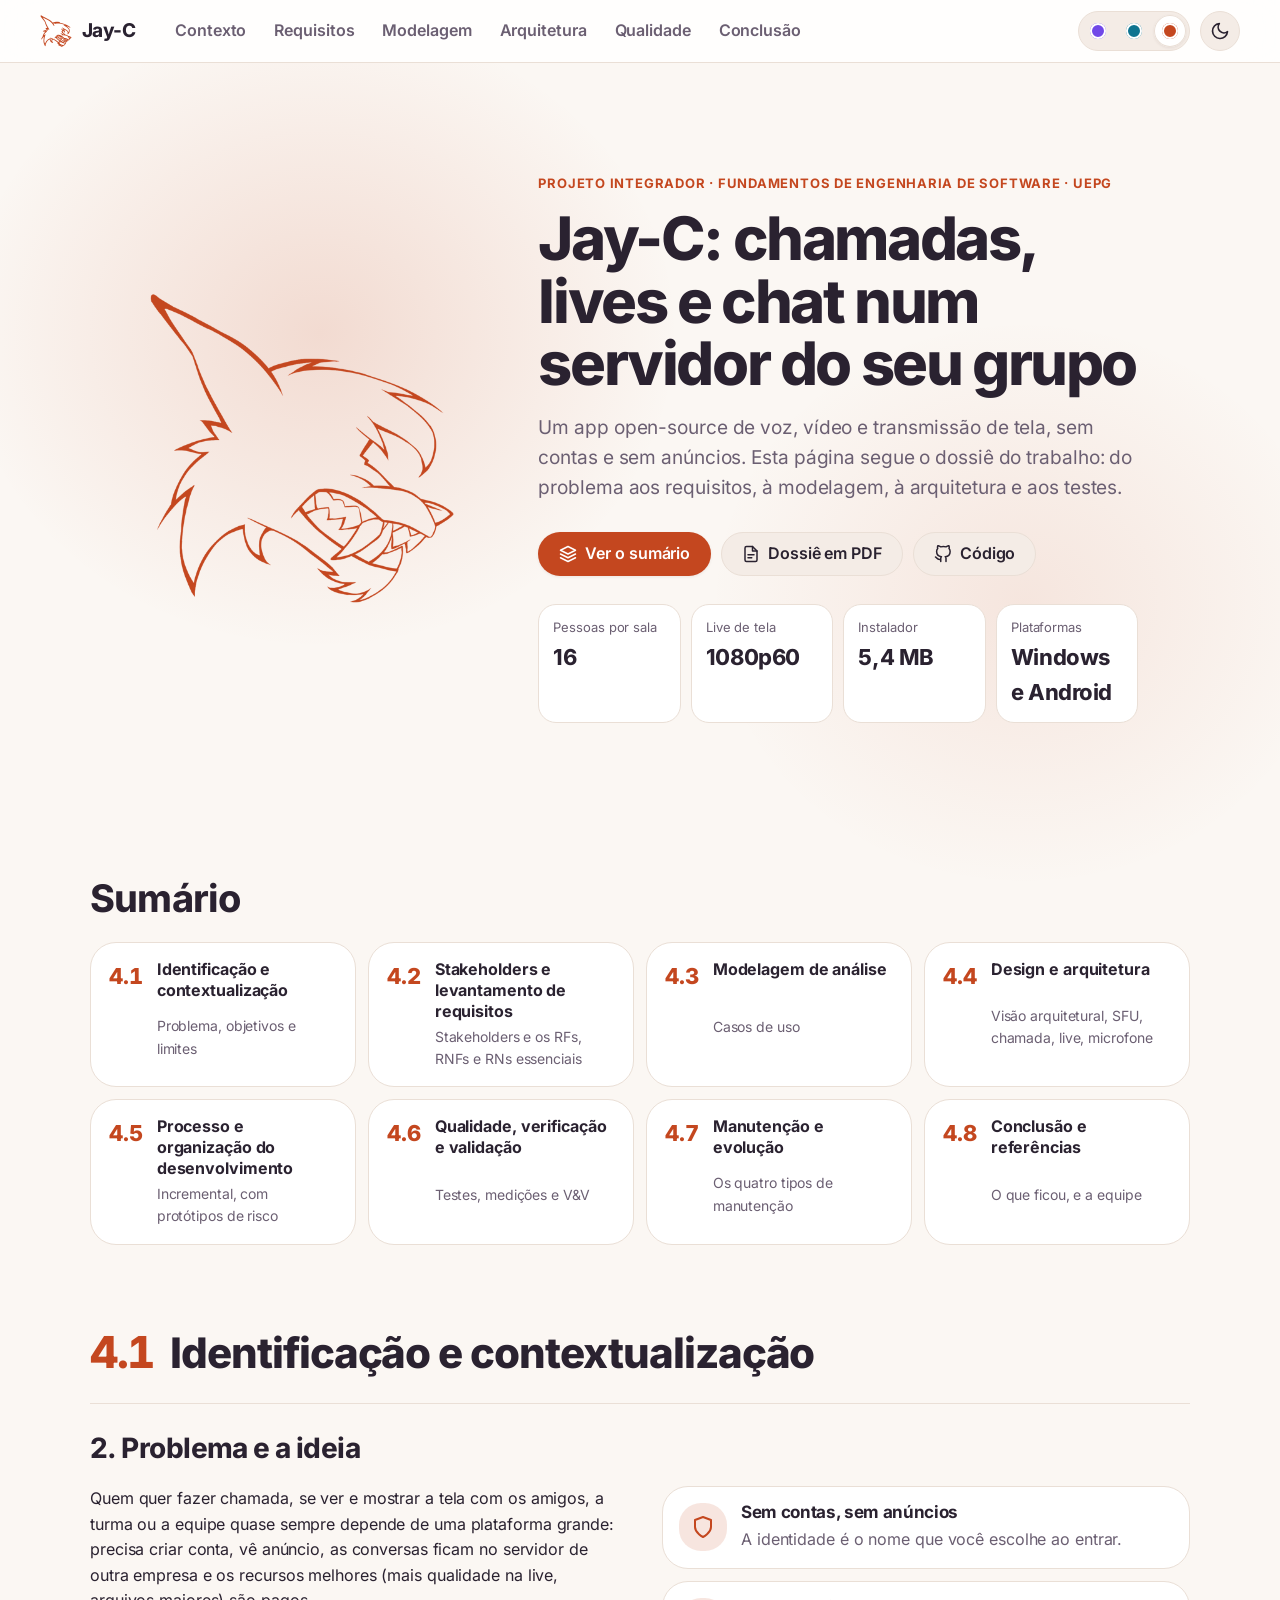
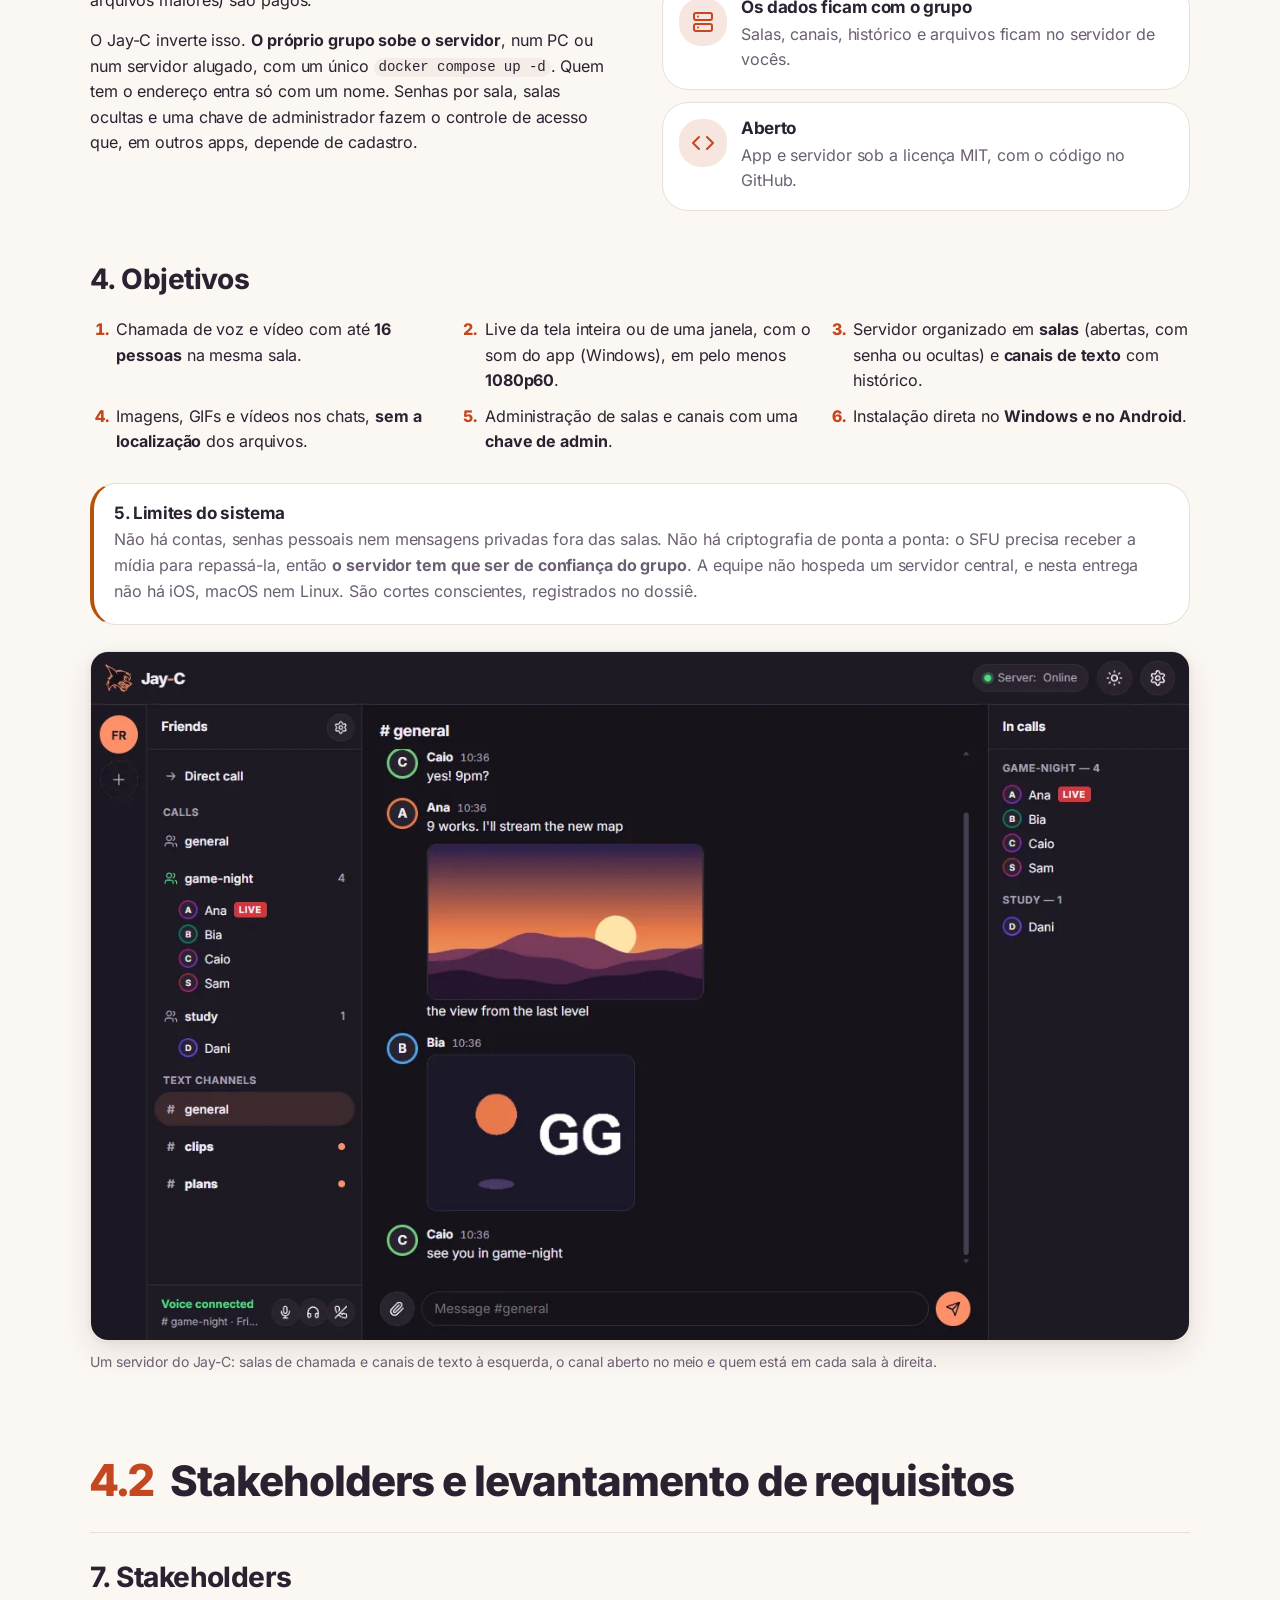
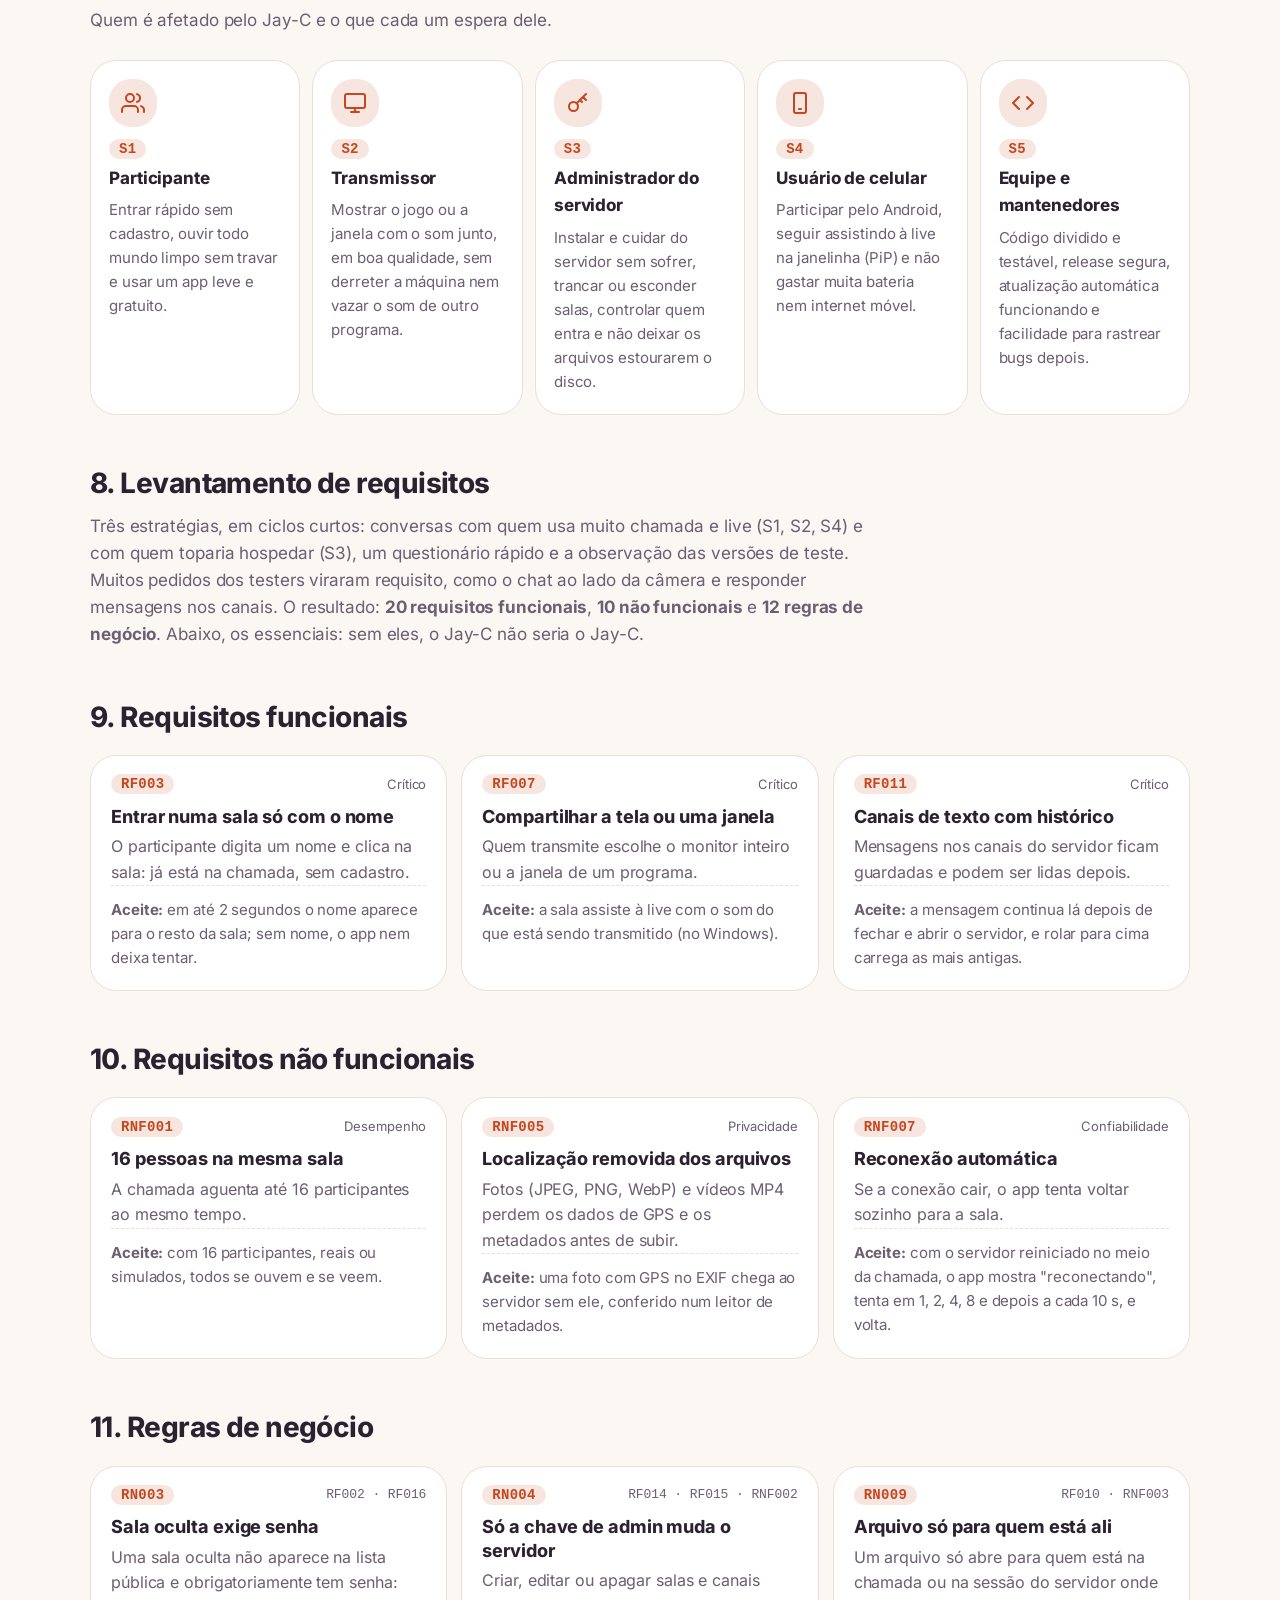
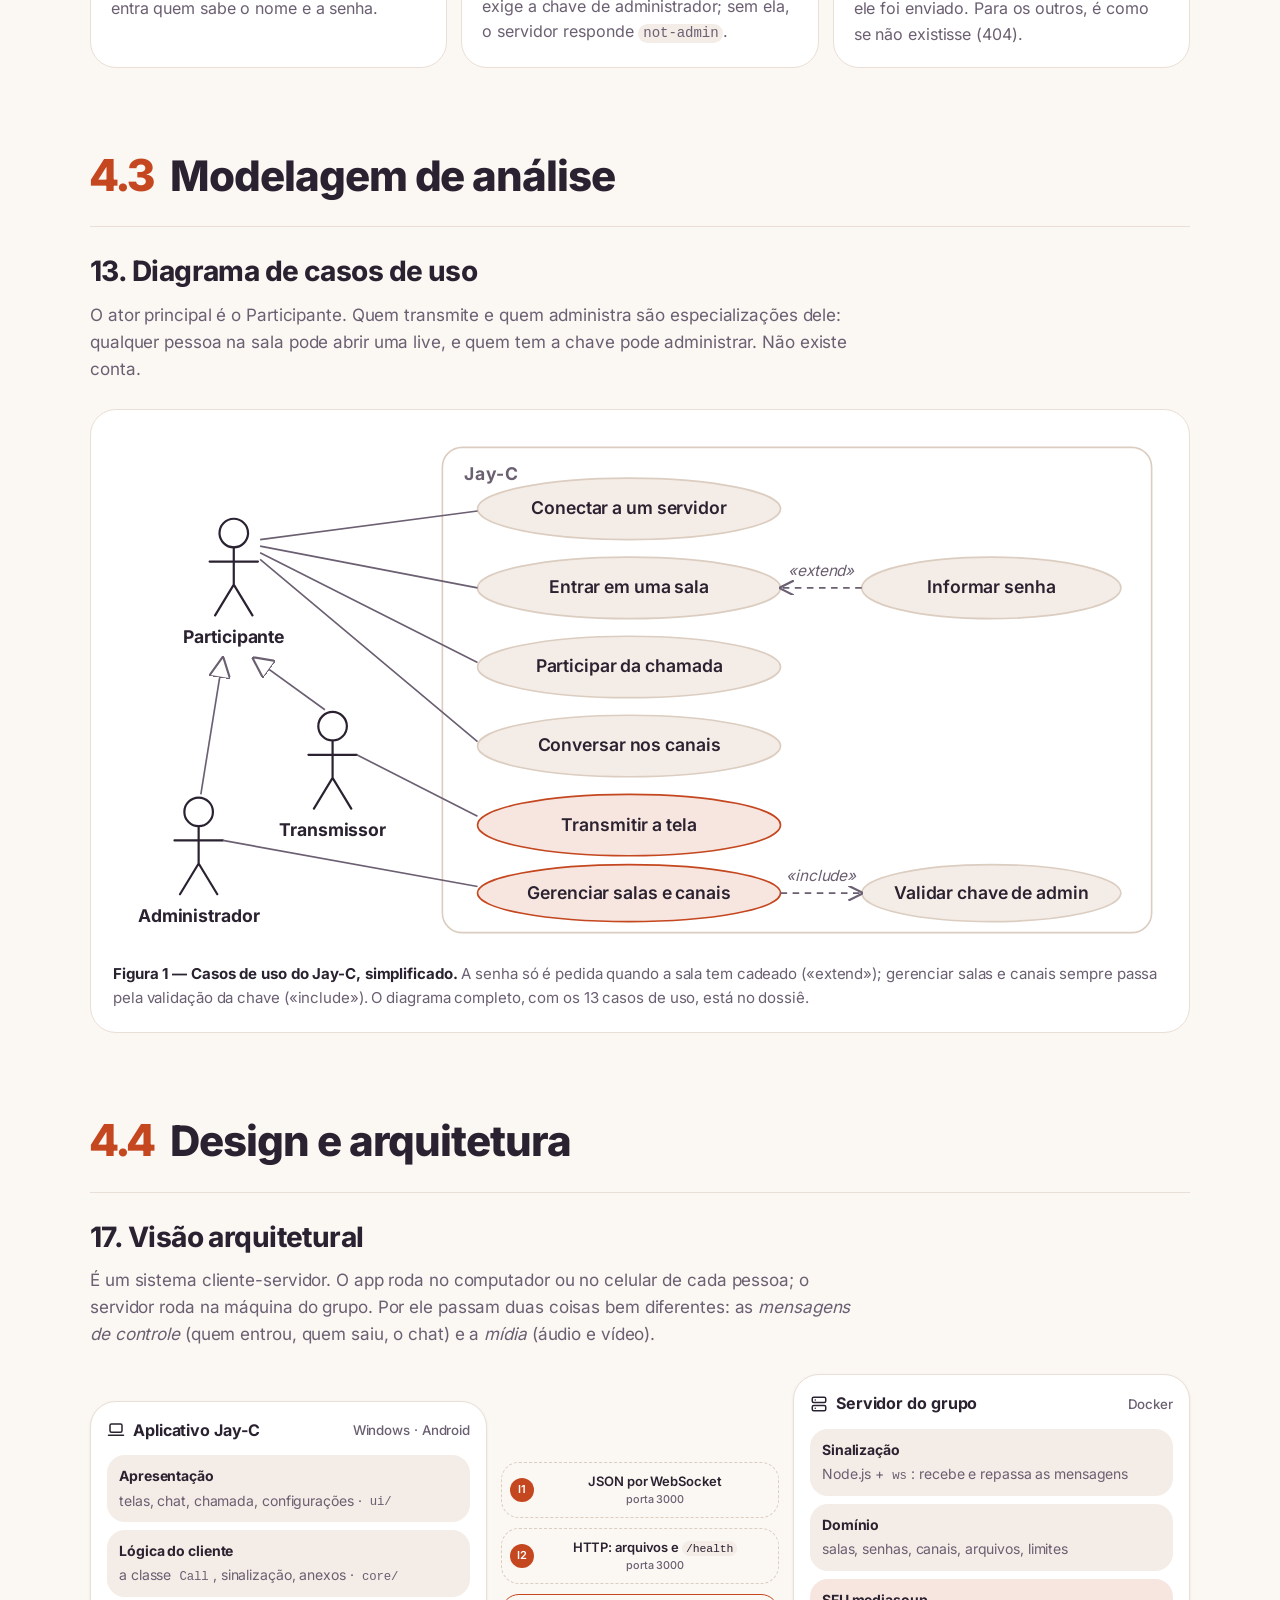
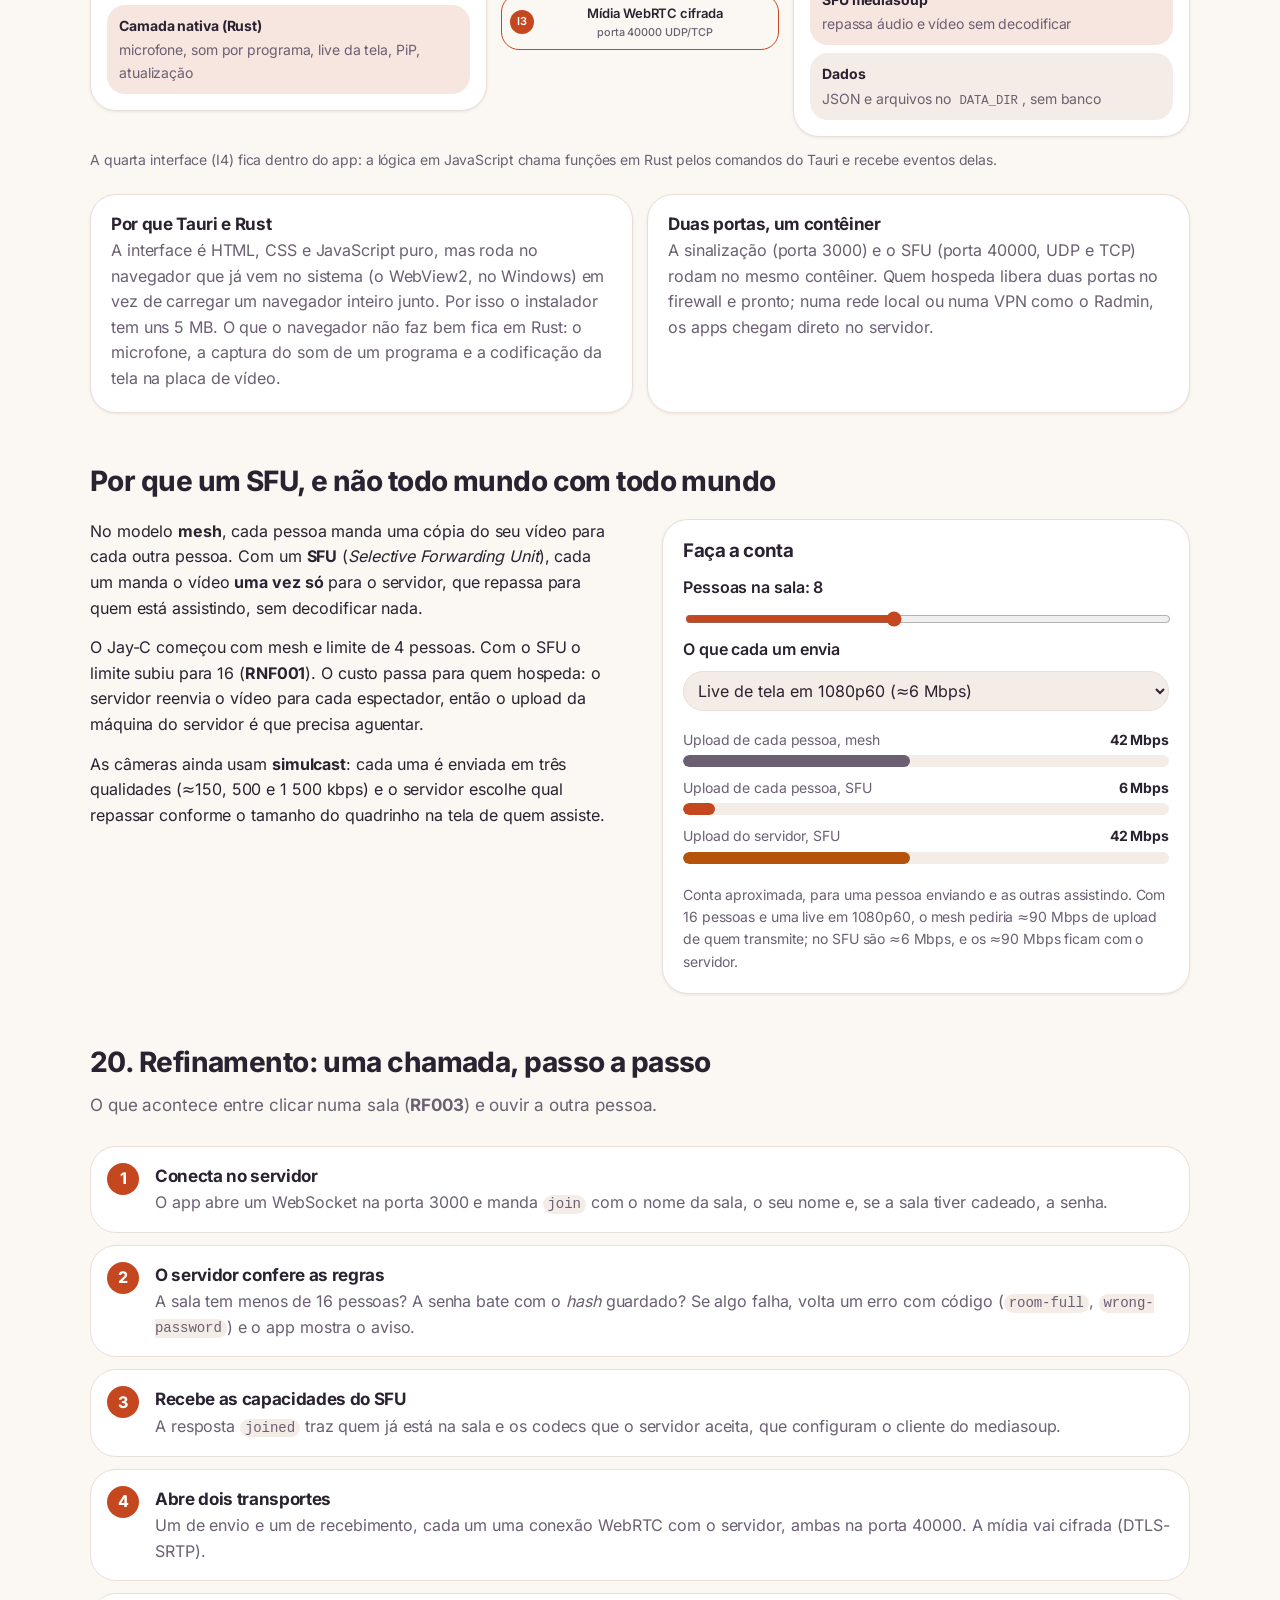
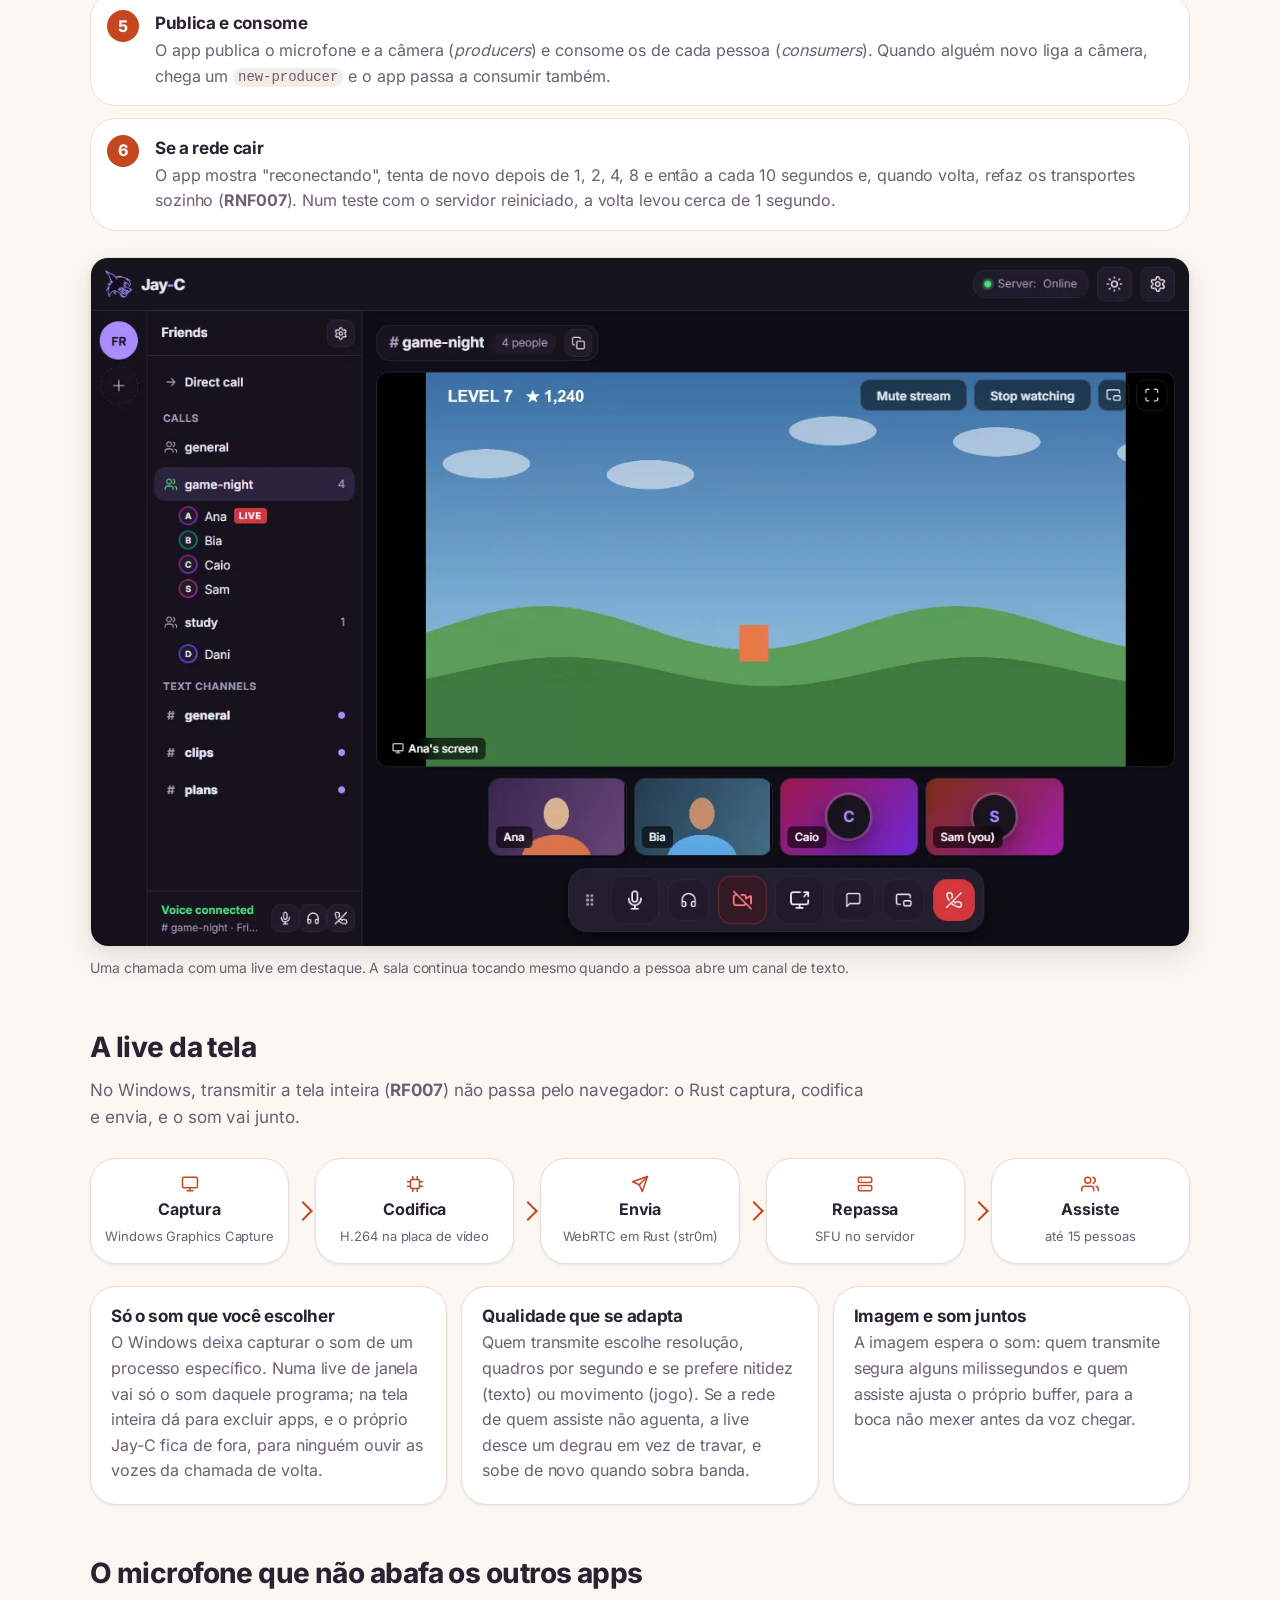
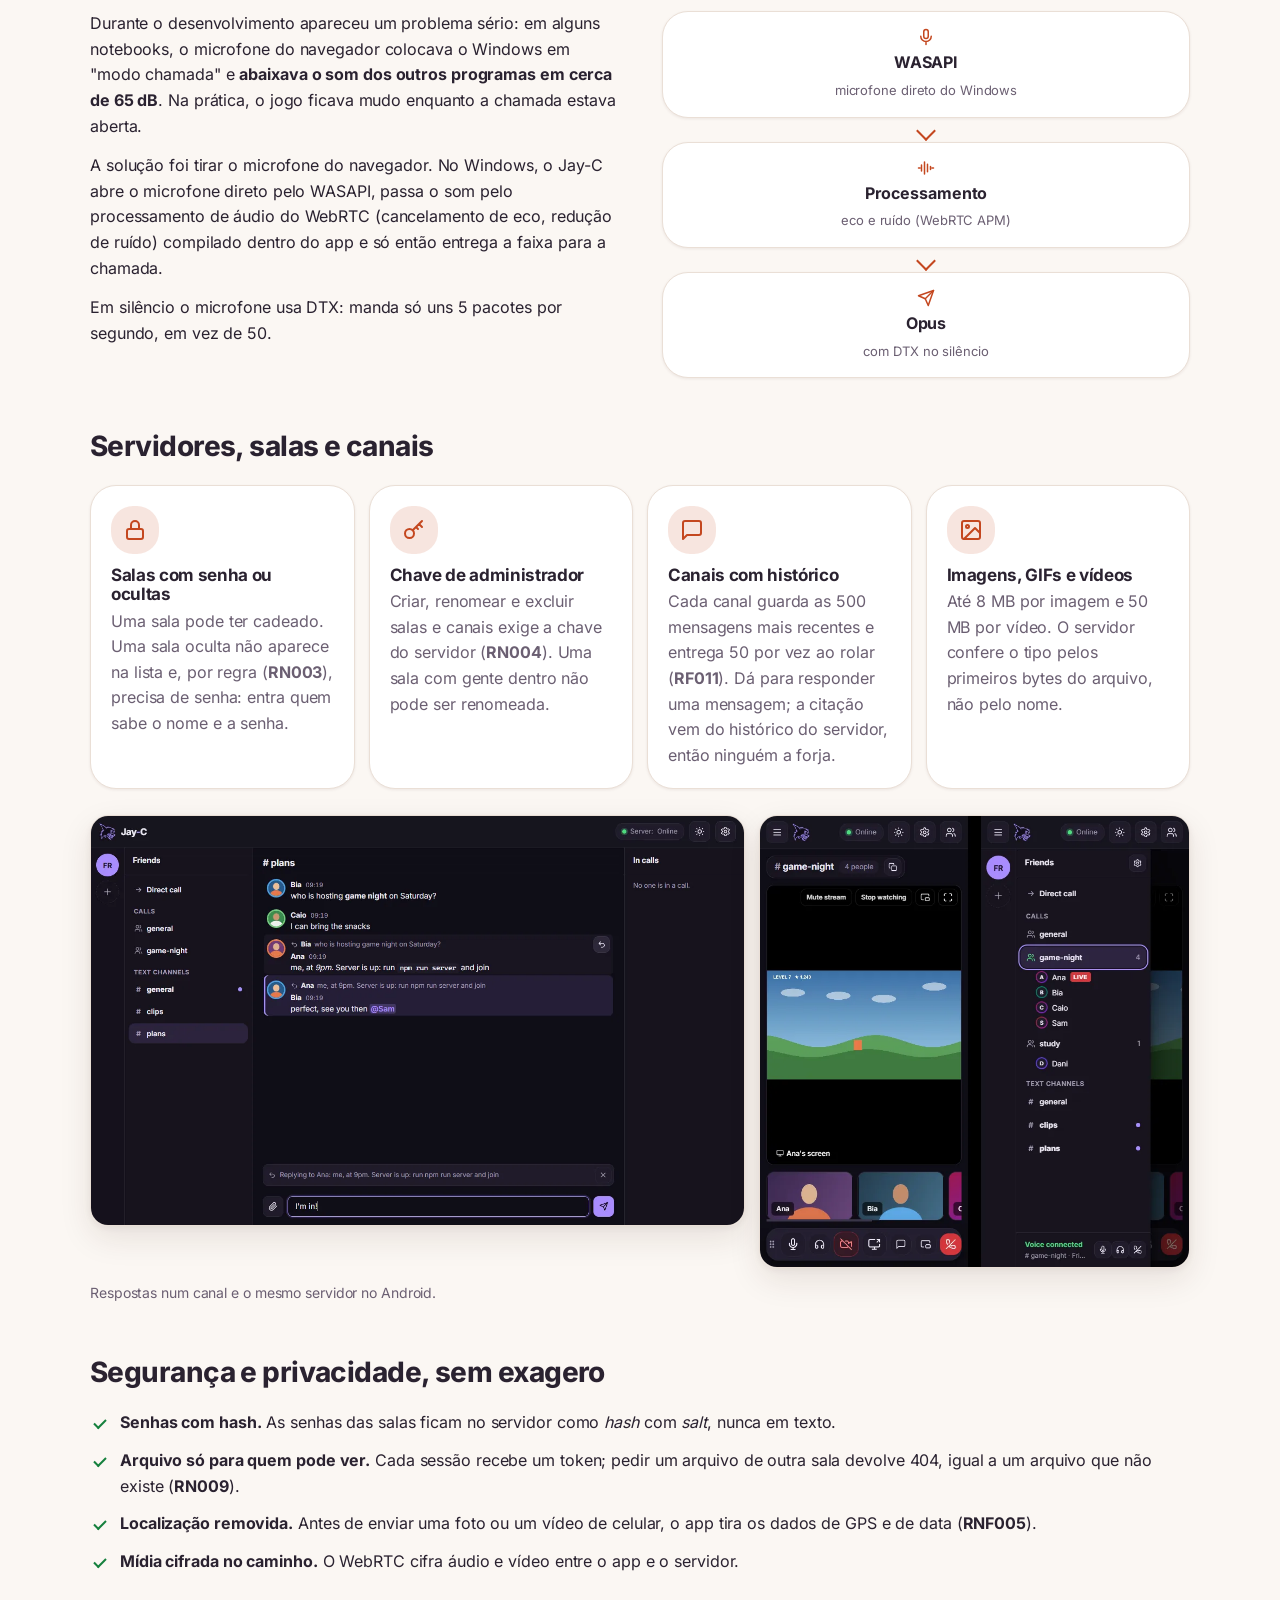
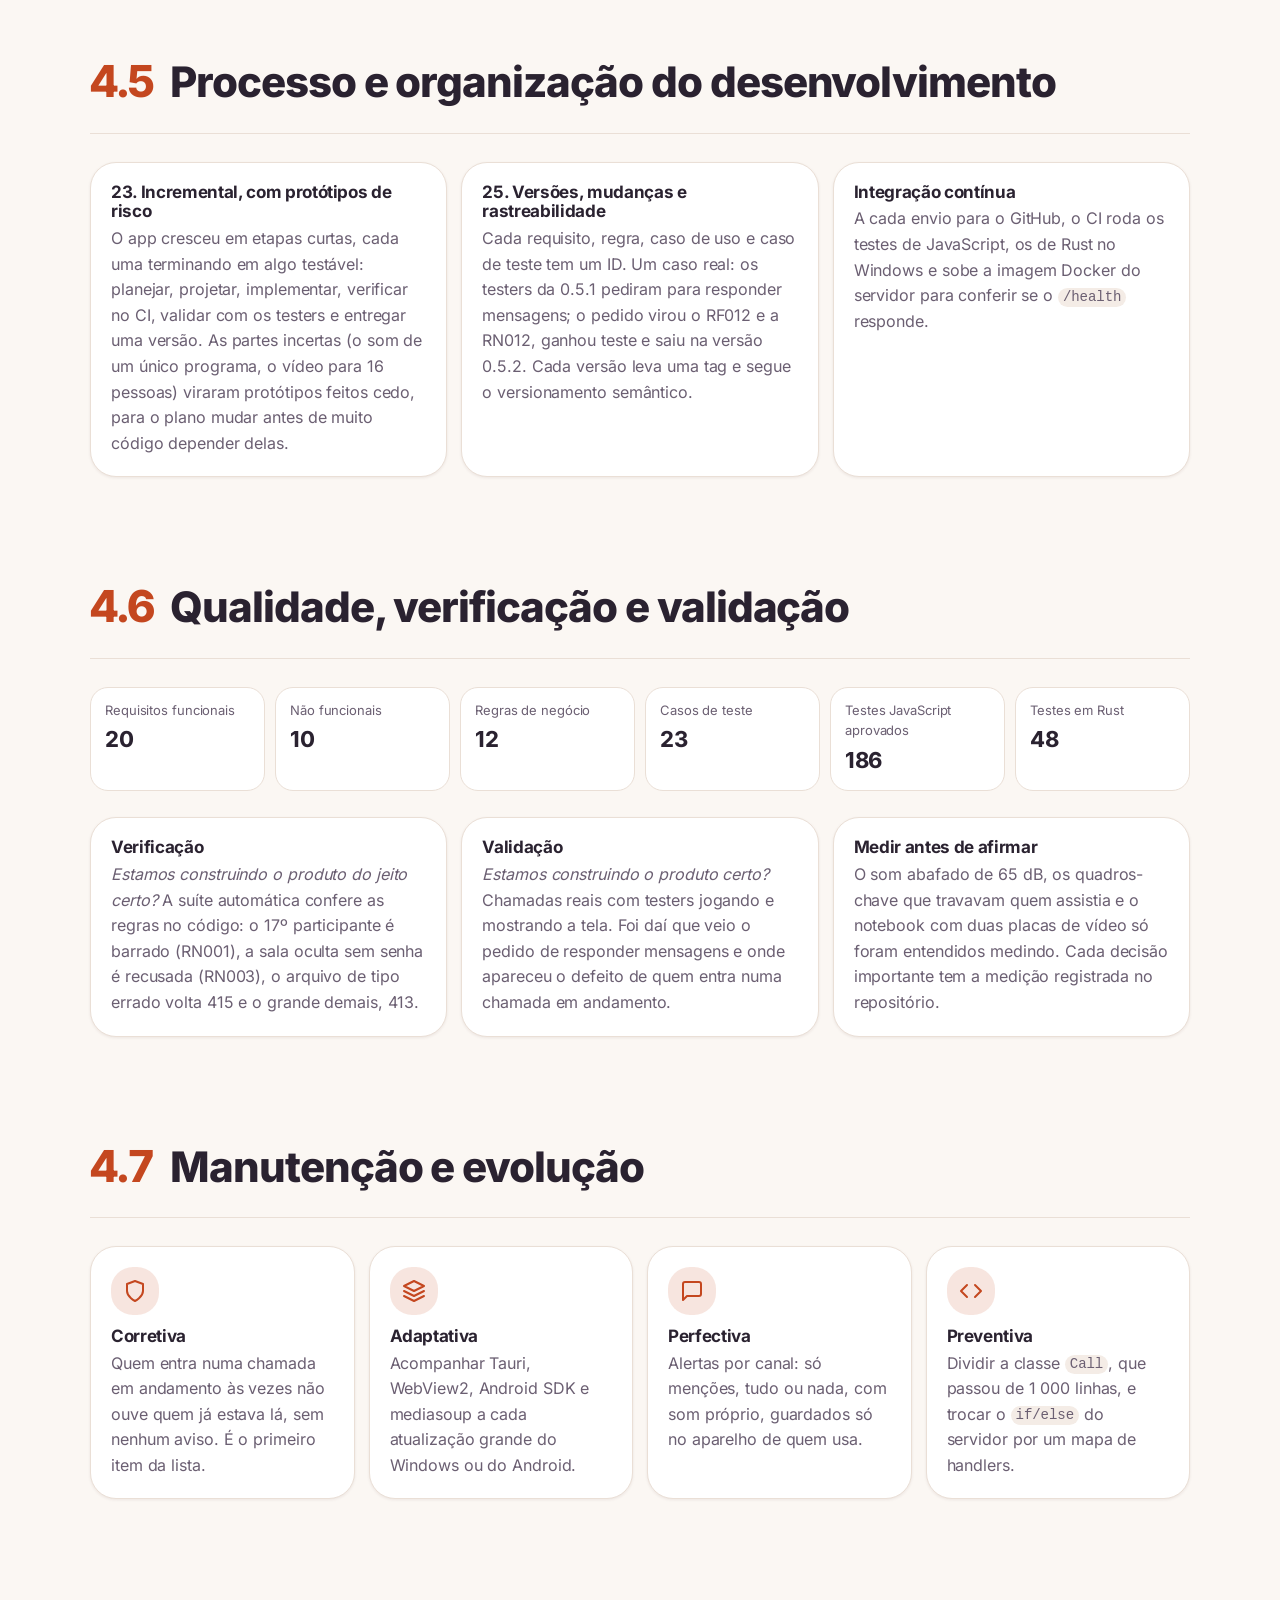
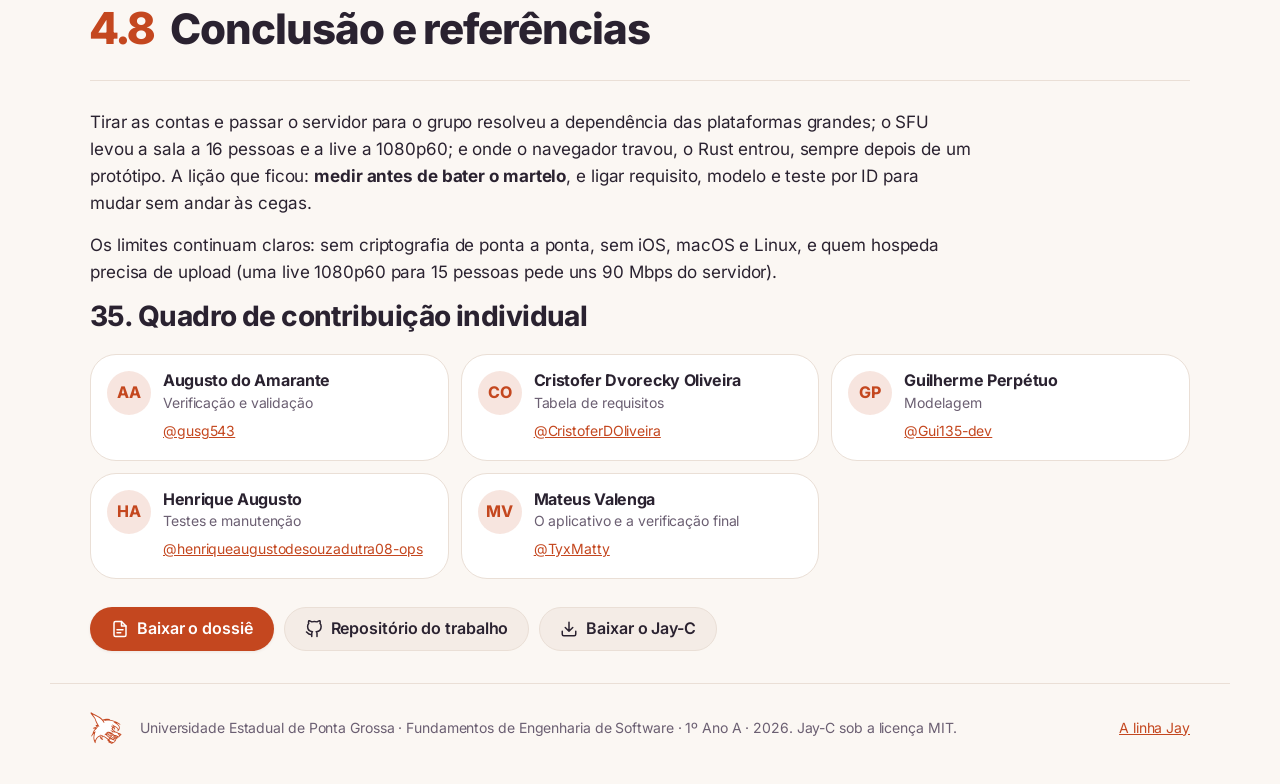
==== commit 8bff905a: "Site: stakeholders e levantamento de requisitos no capítulo 4.2 O 4.2 começava direto nos requisitos" ====
--- a/site/index.html
+++ b/site/index.html
@@ -79,7 +79,7 @@
         <h2 id="sumario-title" class="section-title">Sumário</h2>
         <ol class="toc">
           <li><a href="#c41"><span class="toc-num">4.1</span><b>Identificação e contextualização</b><small>Problema, objetivos e limites</small></a></li>
-          <li><a href="#c42"><span class="toc-num">4.2</span><b>Stakeholders e levantamento de requisitos</b><small>Os RFs, RNFs e RNs essenciais</small></a></li>
+          <li><a href="#c42"><span class="toc-num">4.2</span><b>Stakeholders e levantamento de requisitos</b><small>Stakeholders e os RFs, RNFs e RNs essenciais</small></a></li>
           <li><a href="#c43"><span class="toc-num">4.3</span><b>Modelagem de análise</b><small>Casos de uso</small></a></li>
           <li><a href="#c44"><span class="toc-num">4.4</span><b>Design e arquitetura</b><small>Visão arquitetural, SFU, chamada, live, microfone</small></a></li>
           <li><a href="#c45"><span class="toc-num">4.5</span><b>Processo e organização do desenvolvimento</b><small>Incremental, com protótipos de risco</small></a></li>
@@ -136,7 +136,18 @@
           <span class="chapter-num">4.2</span>
           <h2 id="c42-title" class="chapter-title">Stakeholders e levantamento de requisitos</h2>
         </header>
-        <p class="section-lead">O dossiê tem <b>20 requisitos funcionais</b>, <b>10 não funcionais</b> e <b>12 regras de negócio</b>, levantados com entrevistas, um questionário e as versões de teste. Aqui estão os essenciais: sem eles, o Jay-C não seria o Jay-C.</p>
+        <h3 class="section-title">7. Stakeholders</h3>
+        <p class="section-lead">Quem é afetado pelo Jay-C e o que cada um espera dele.</p>
+        <ul class="stakeholders">
+          <li><span class="app-icon" data-icon="users"></span><div><p class="req-head"><span class="req-id">S1</span></p><h4>Participante</h4><p>Entrar rápido sem cadastro, ouvir todo mundo limpo sem travar e usar um app leve e gratuito.</p></div></li>
+          <li><span class="app-icon" data-icon="monitor"></span><div><p class="req-head"><span class="req-id">S2</span></p><h4>Transmissor</h4><p>Mostrar o jogo ou a janela com o som junto, em boa qualidade, sem derreter a máquina nem vazar o som de outro programa.</p></div></li>
+          <li><span class="app-icon" data-icon="key"></span><div><p class="req-head"><span class="req-id">S3</span></p><h4>Administrador do servidor</h4><p>Instalar e cuidar do servidor sem sofrer, trancar ou esconder salas, controlar quem entra e não deixar os arquivos estourarem o disco.</p></div></li>
+          <li><span class="app-icon" data-icon="phone"></span><div><p class="req-head"><span class="req-id">S4</span></p><h4>Usuário de celular</h4><p>Participar pelo Android, seguir assistindo à live na janelinha (PiP) e não gastar muita bateria nem internet móvel.</p></div></li>
+          <li><span class="app-icon" data-icon="code"></span><div><p class="req-head"><span class="req-id">S5</span></p><h4>Equipe e mantenedores</h4><p>Código dividido e testável, release segura, atualização automática funcionando e facilidade para rastrear bugs depois.</p></div></li>
+        </ul>
+
+        <h3 class="section-title">8. Levantamento de requisitos</h3>
+        <p class="section-lead">Três estratégias, em ciclos curtos: conversas com quem usa muito chamada e live (S1, S2, S4) e com quem toparia hospedar (S3), um questionário rápido e a observação das versões de teste. Muitos pedidos dos testers viraram requisito, como o chat ao lado da câmera e responder mensagens nos canais. O resultado: <b>20 requisitos funcionais</b>, <b>10 não funcionais</b> e <b>12 regras de negócio</b>. Abaixo, os essenciais: sem eles, o Jay-C não seria o Jay-C.</p>
 
         <h3 class="section-title">9. Requisitos funcionais</h3>
         <div class="req-grid">
--- a/site/css/apresentacao.css
+++ b/site/css/apresentacao.css
@@ -692,6 +692,43 @@
   font-size: 15px;
 }
 
+/* ---------- 4.2 Stakeholders ---------- */
+
+.stakeholders {
+  display: grid;
+  grid-template-columns: repeat(auto-fit, minmax(210px, 1fr));
+  gap: 12px;
+  margin: 0;
+  padding: 0;
+  list-style: none;
+}
+
+.stakeholders li {
+  display: flex;
+  flex-direction: column;
+  gap: 12px;
+  padding: 18px 18px 20px;
+  border: 1px solid var(--border);
+  border-radius: var(--radius-lg);
+  background: var(--surface);
+}
+
+.stakeholders .req-head {
+  margin-bottom: 6px;
+}
+
+.stakeholders h4 {
+  margin: 0 0 6px;
+  font-size: 17px;
+  font-weight: 750;
+}
+
+.stakeholders p:not(.req-head) {
+  margin: 0;
+  font-size: 15px;
+  color: var(--text-muted);
+}
+
 /* ---------- 4.3 Diagrama de casos de uso ---------- */
 
 .uml {
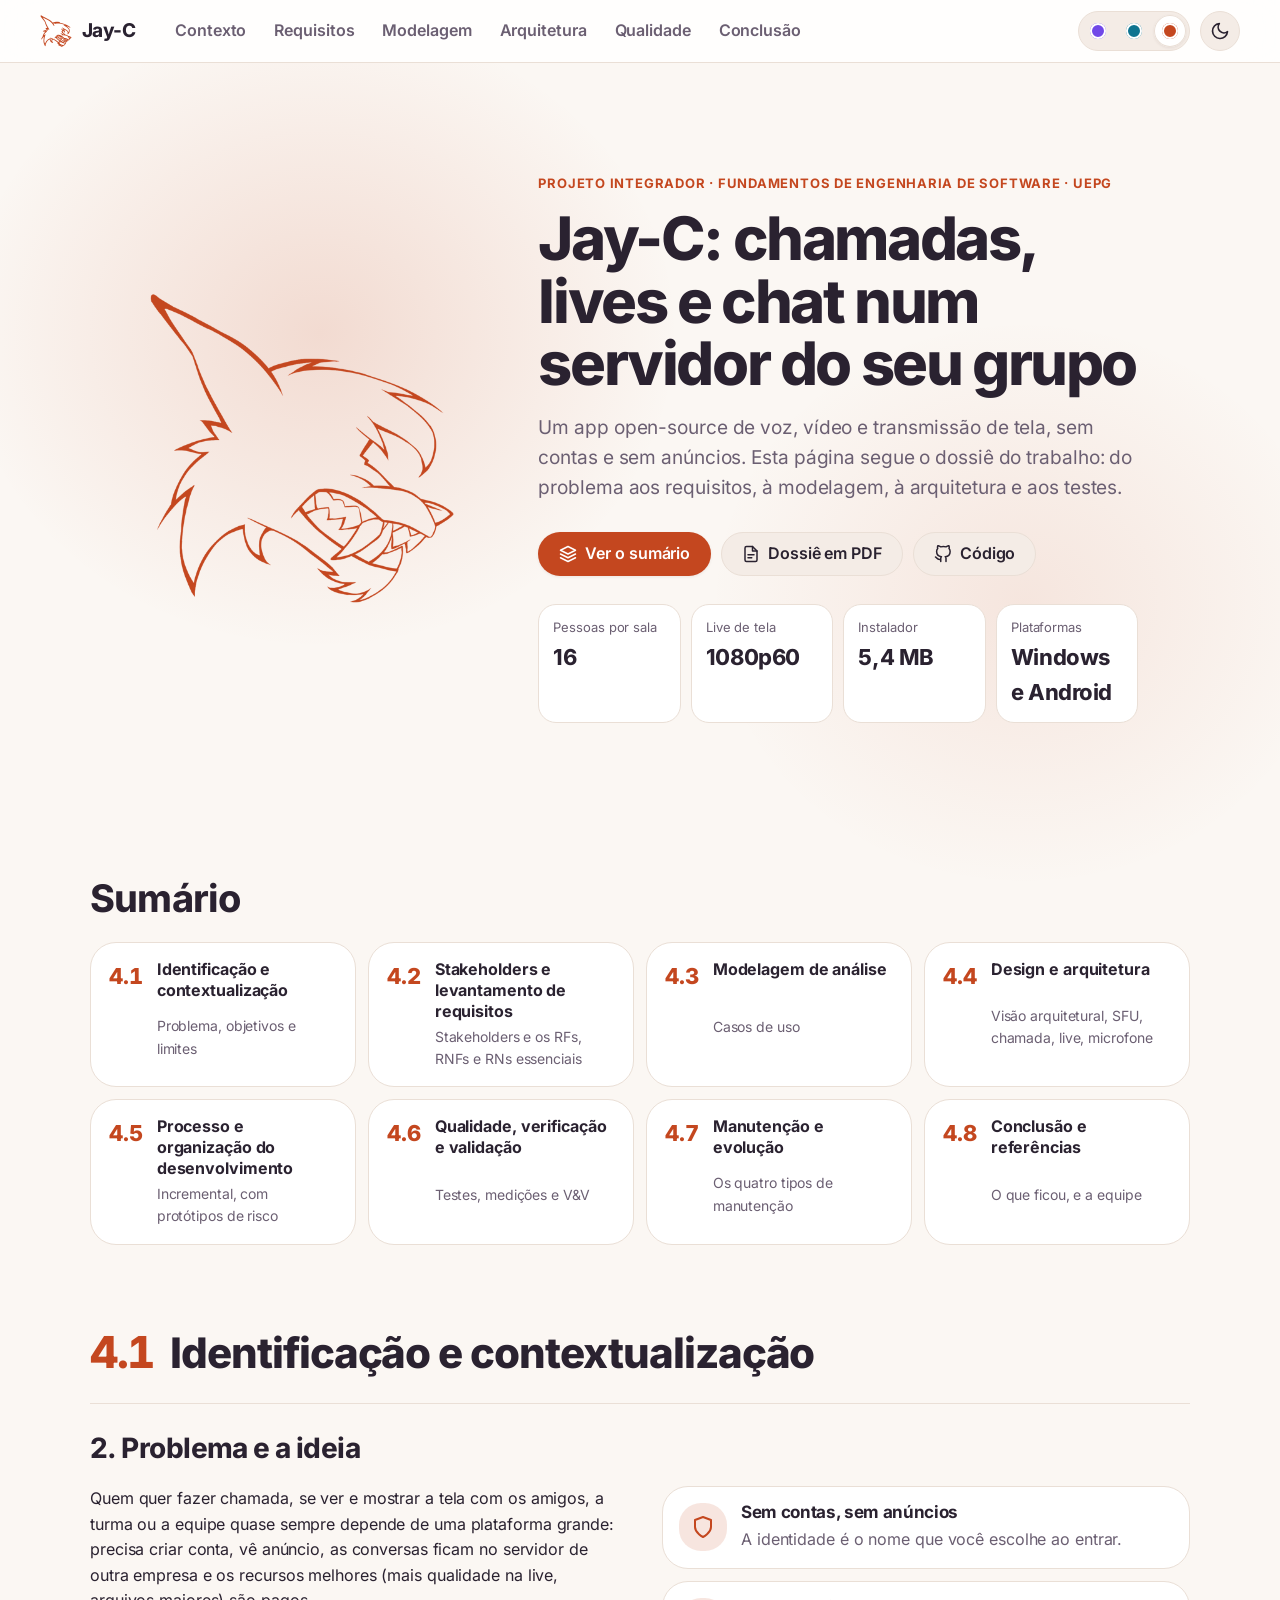
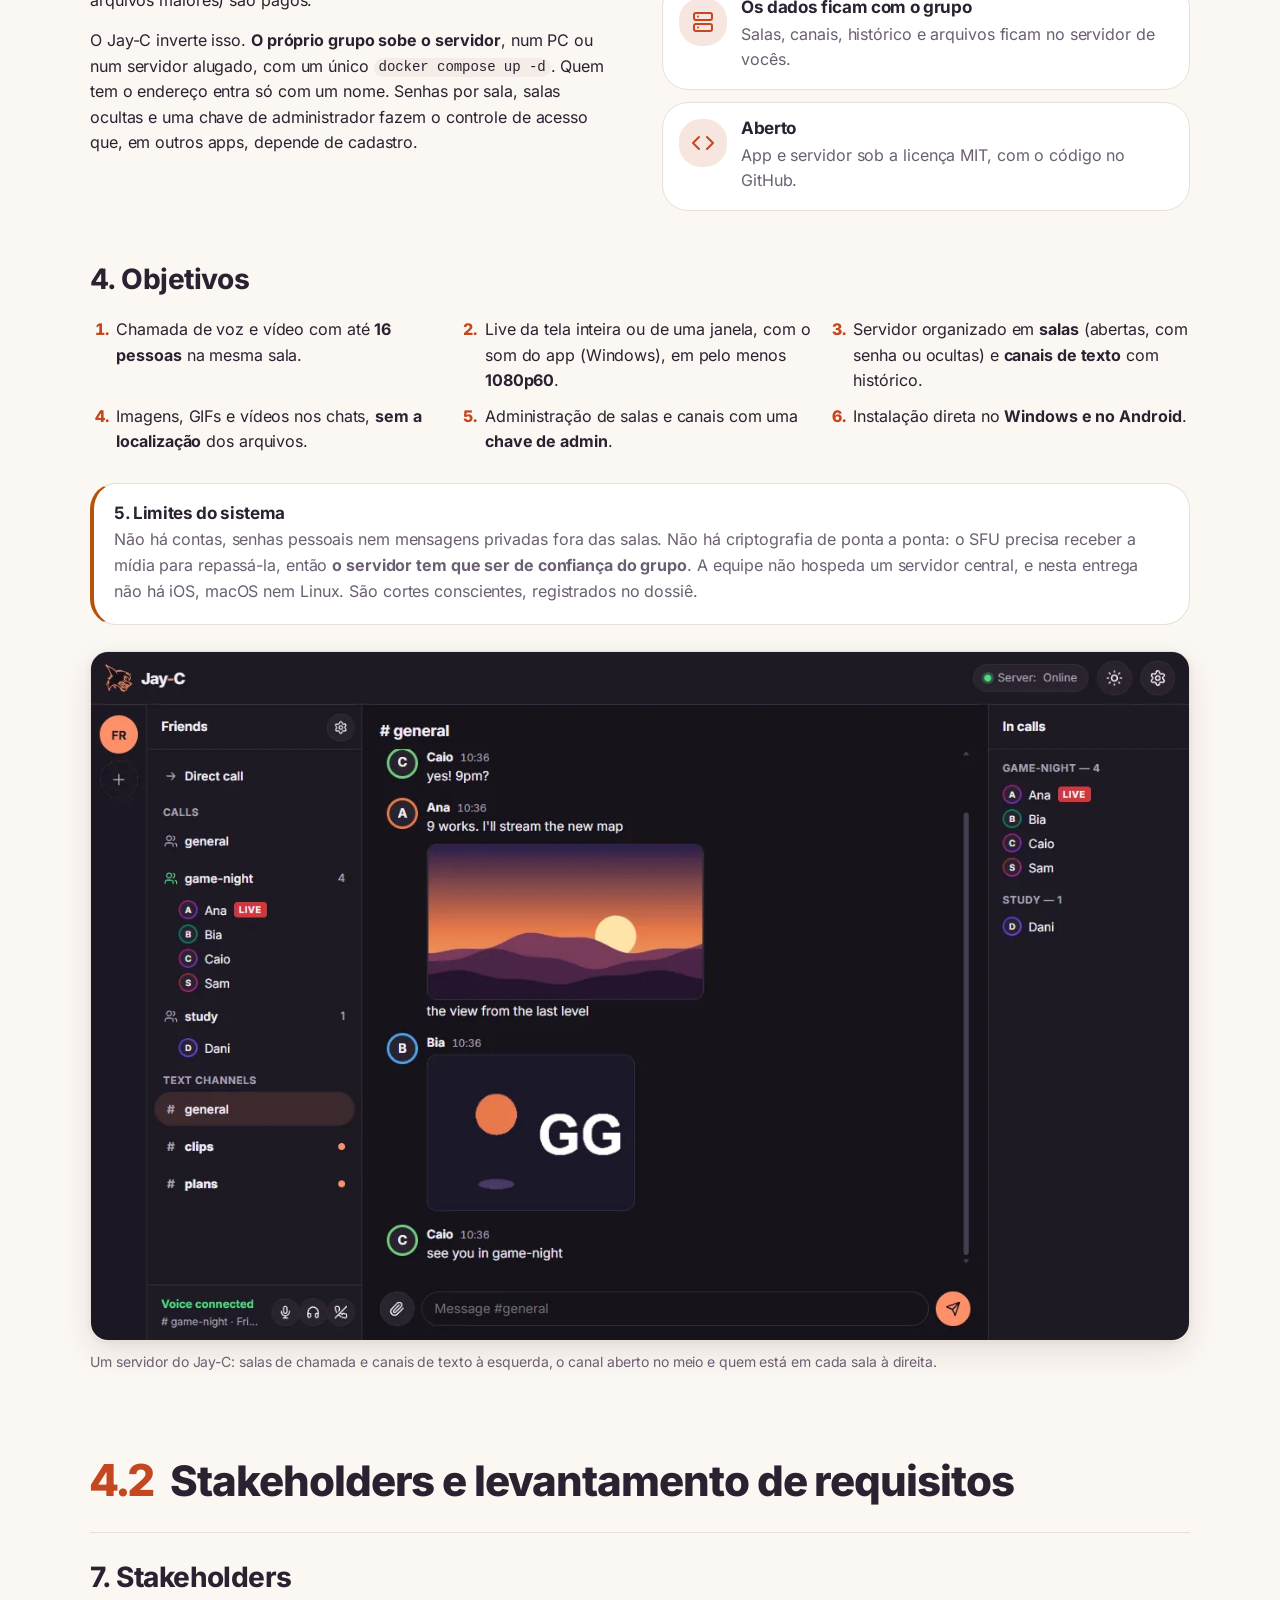
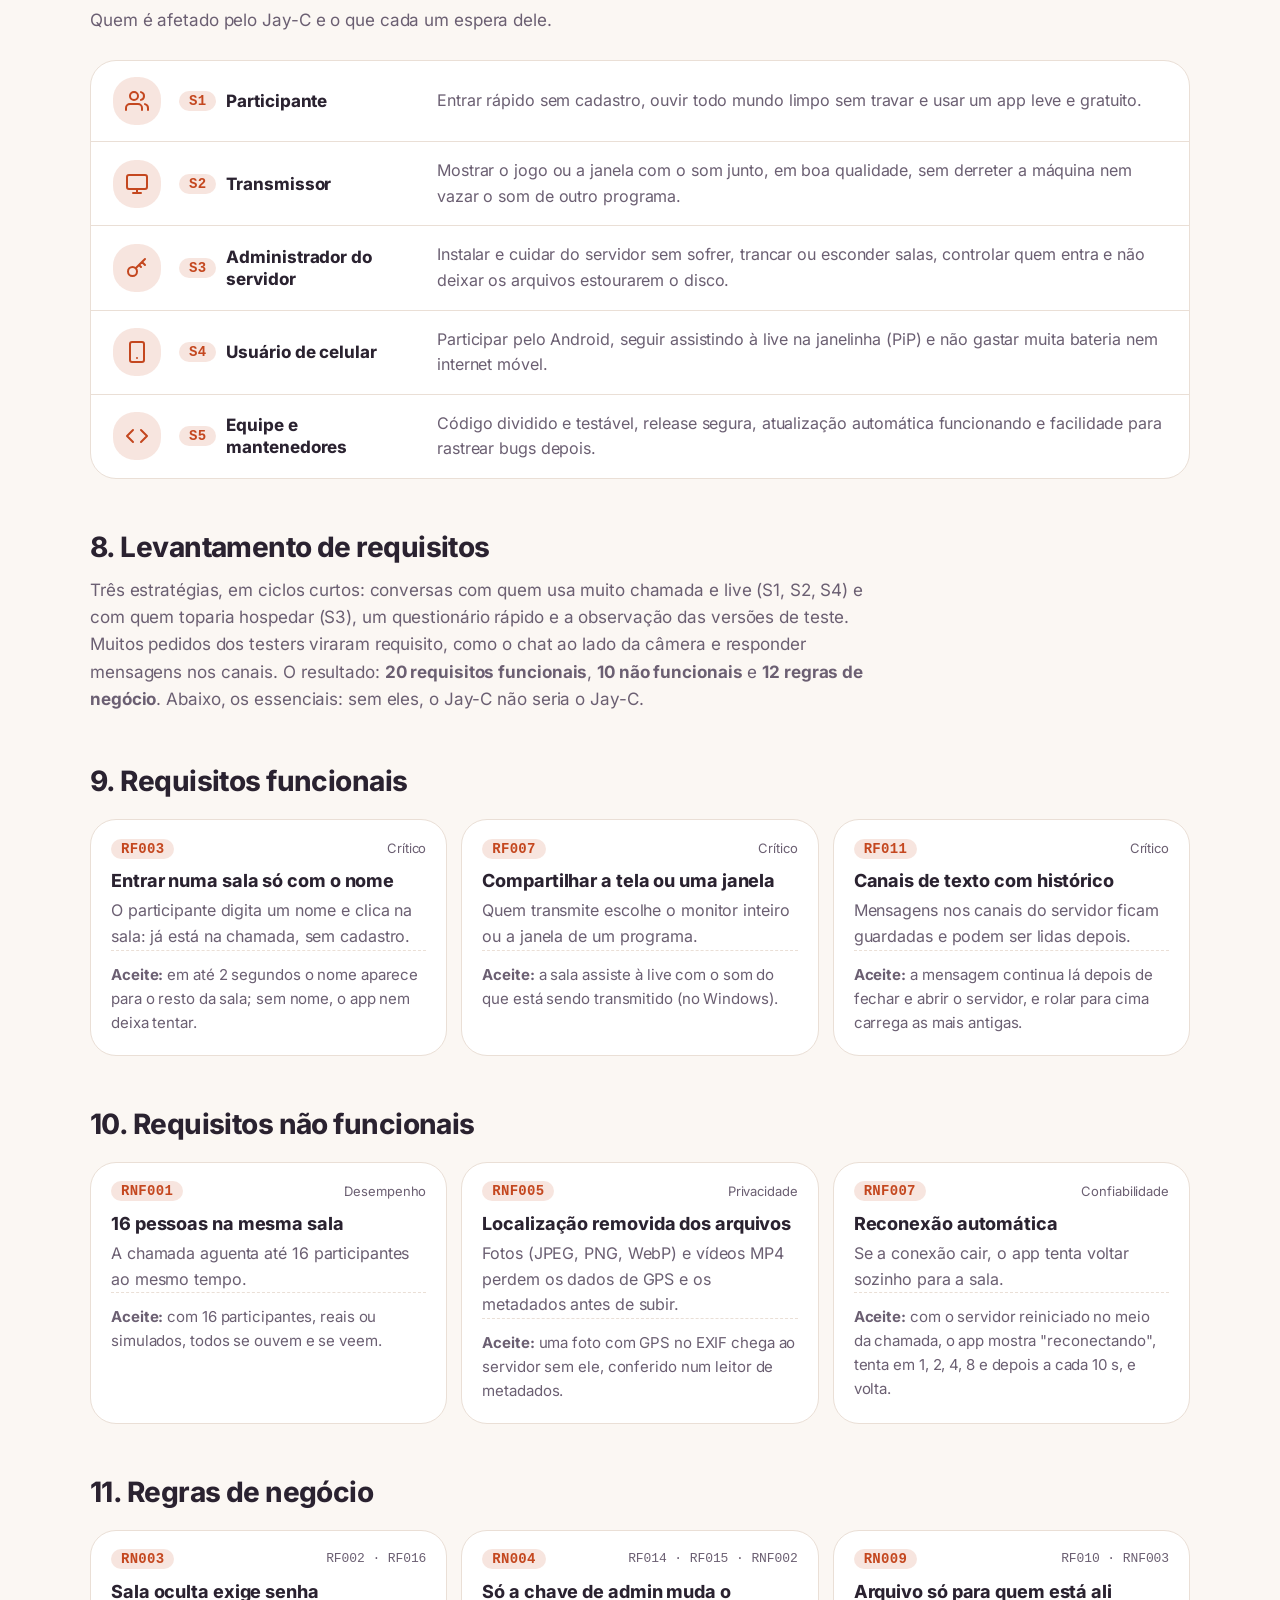
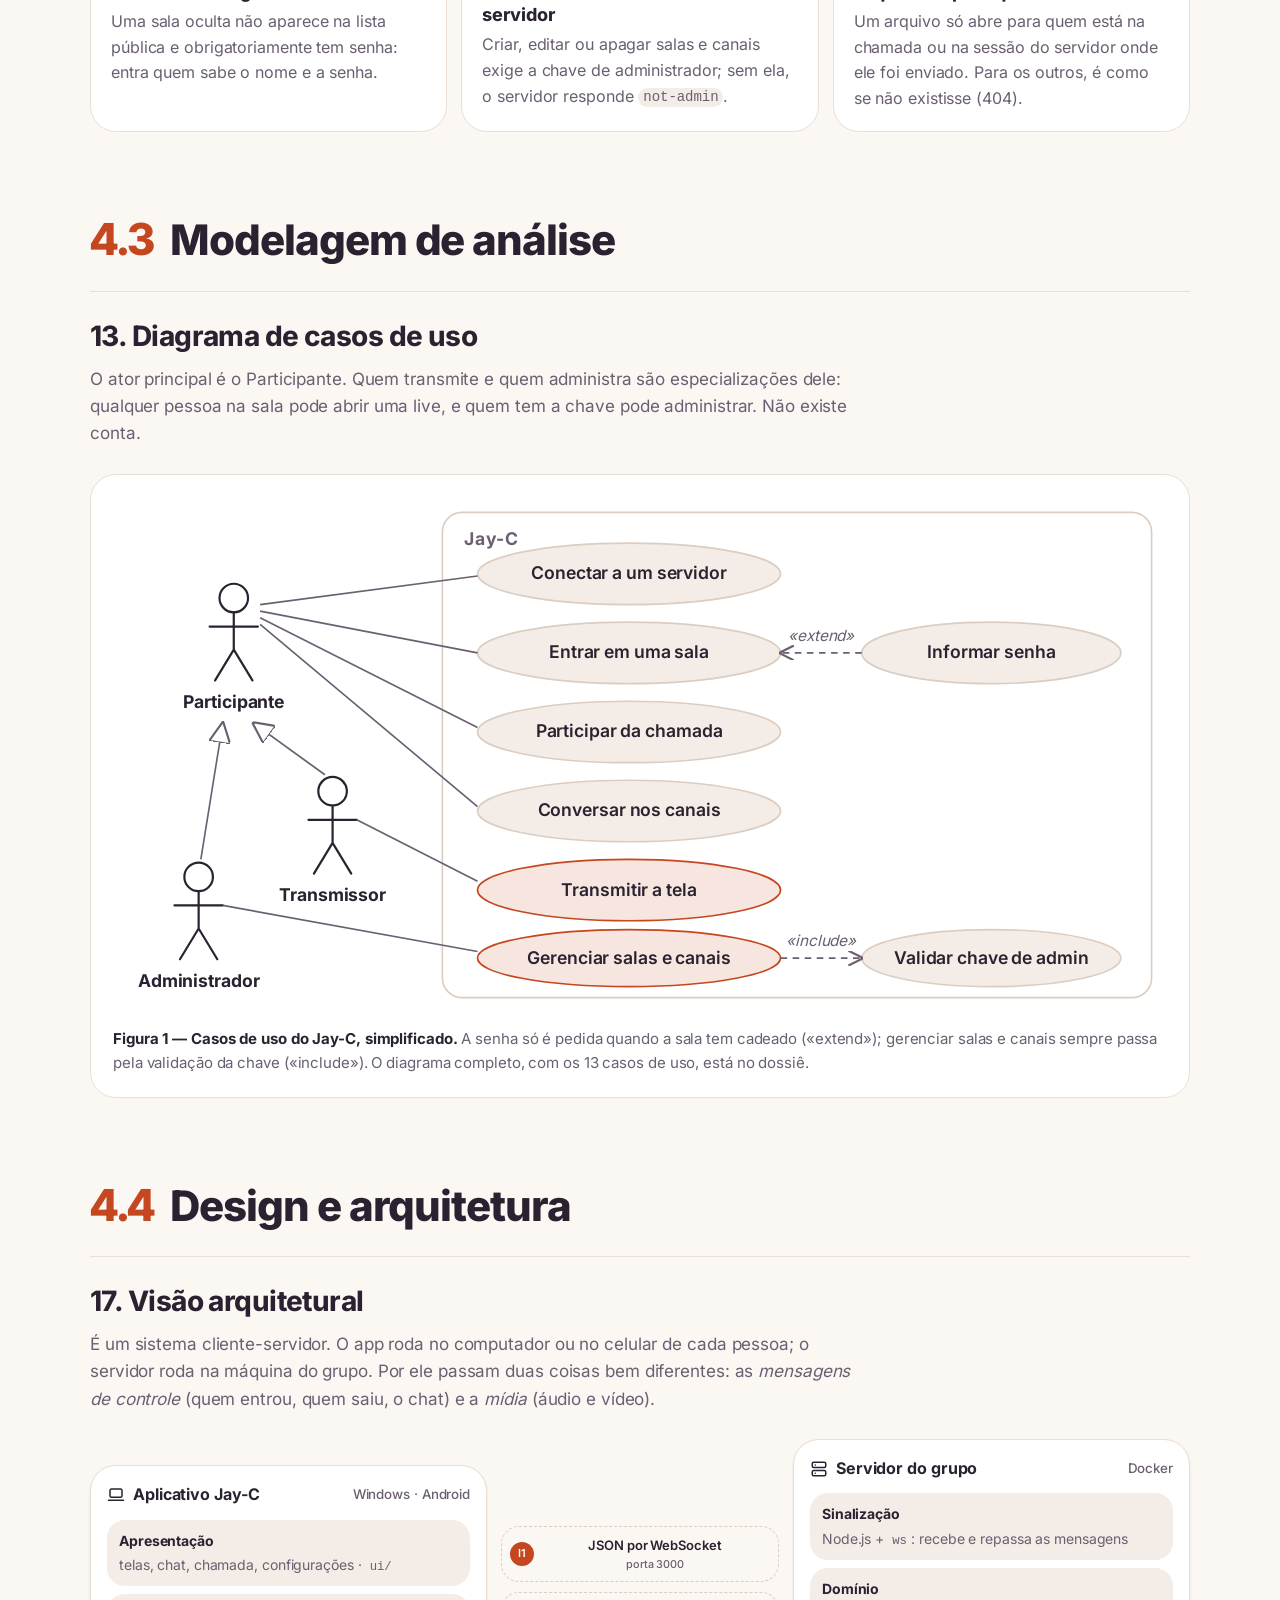
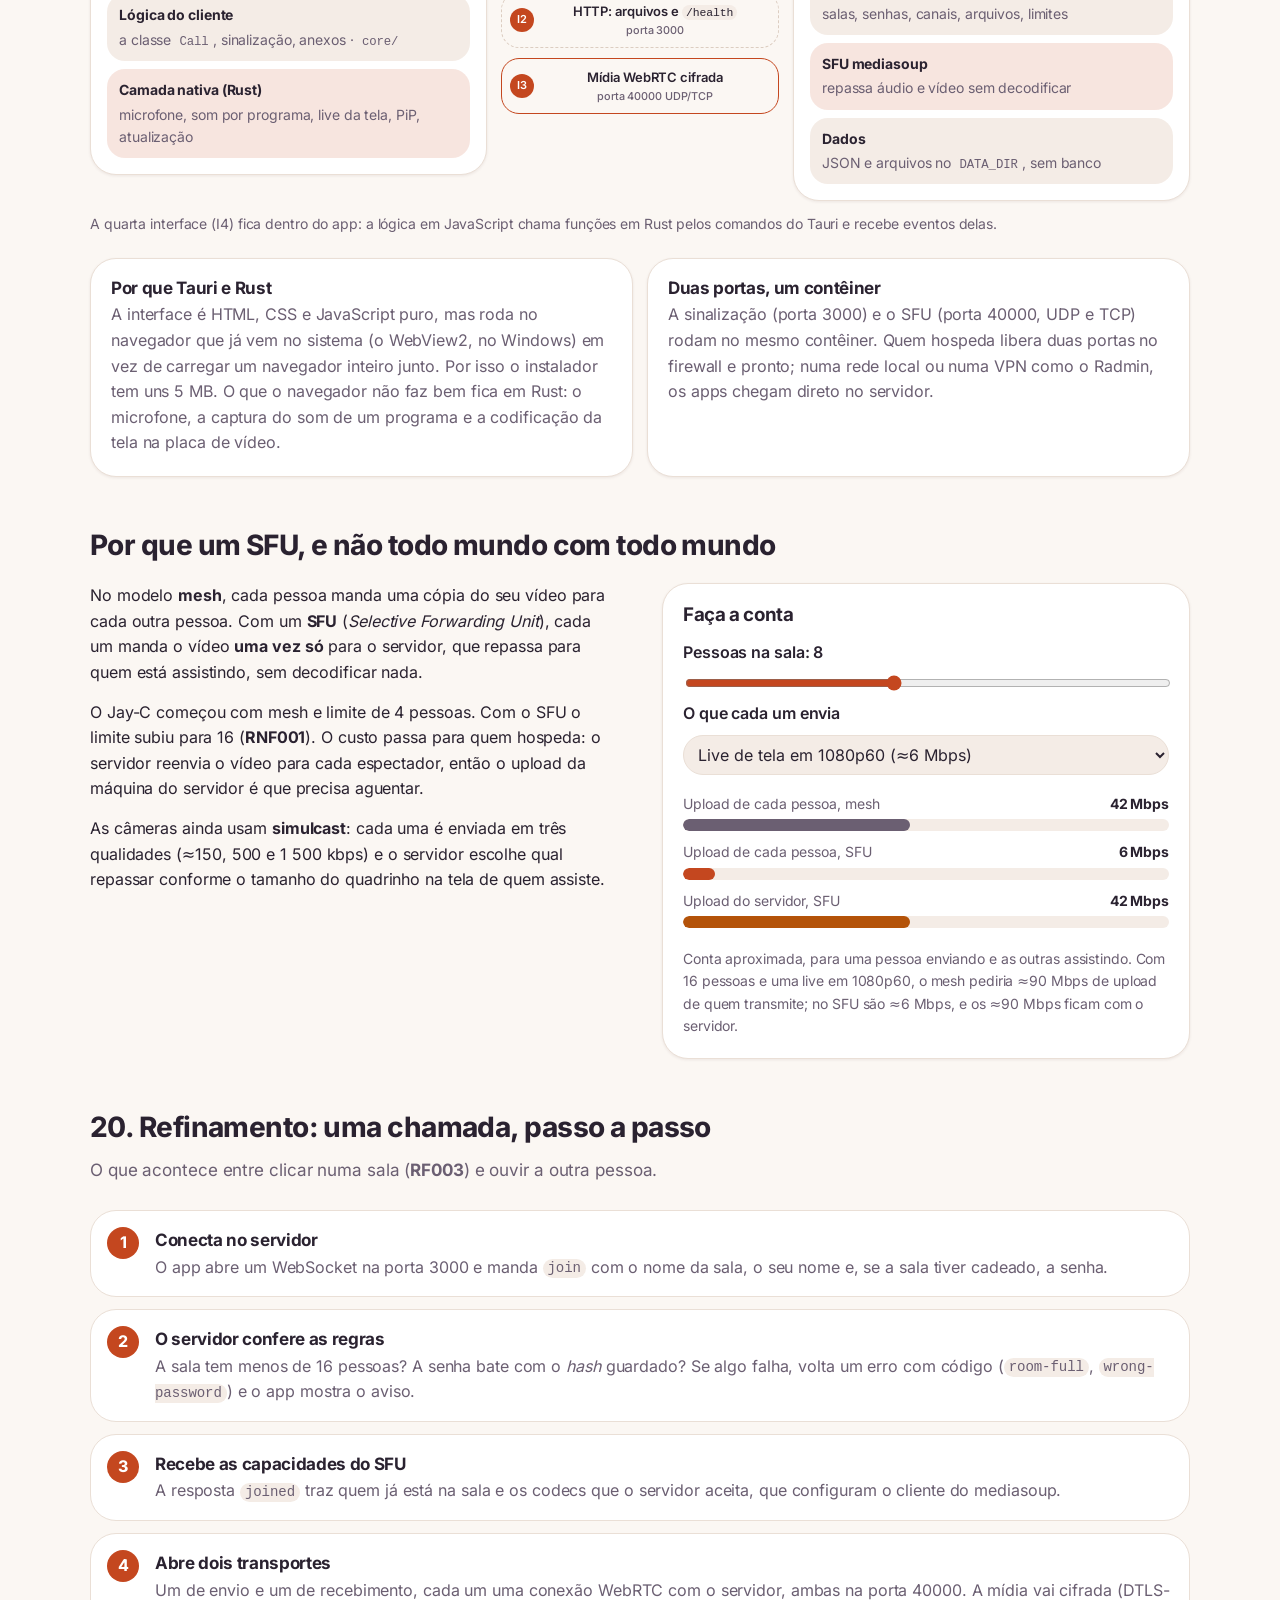
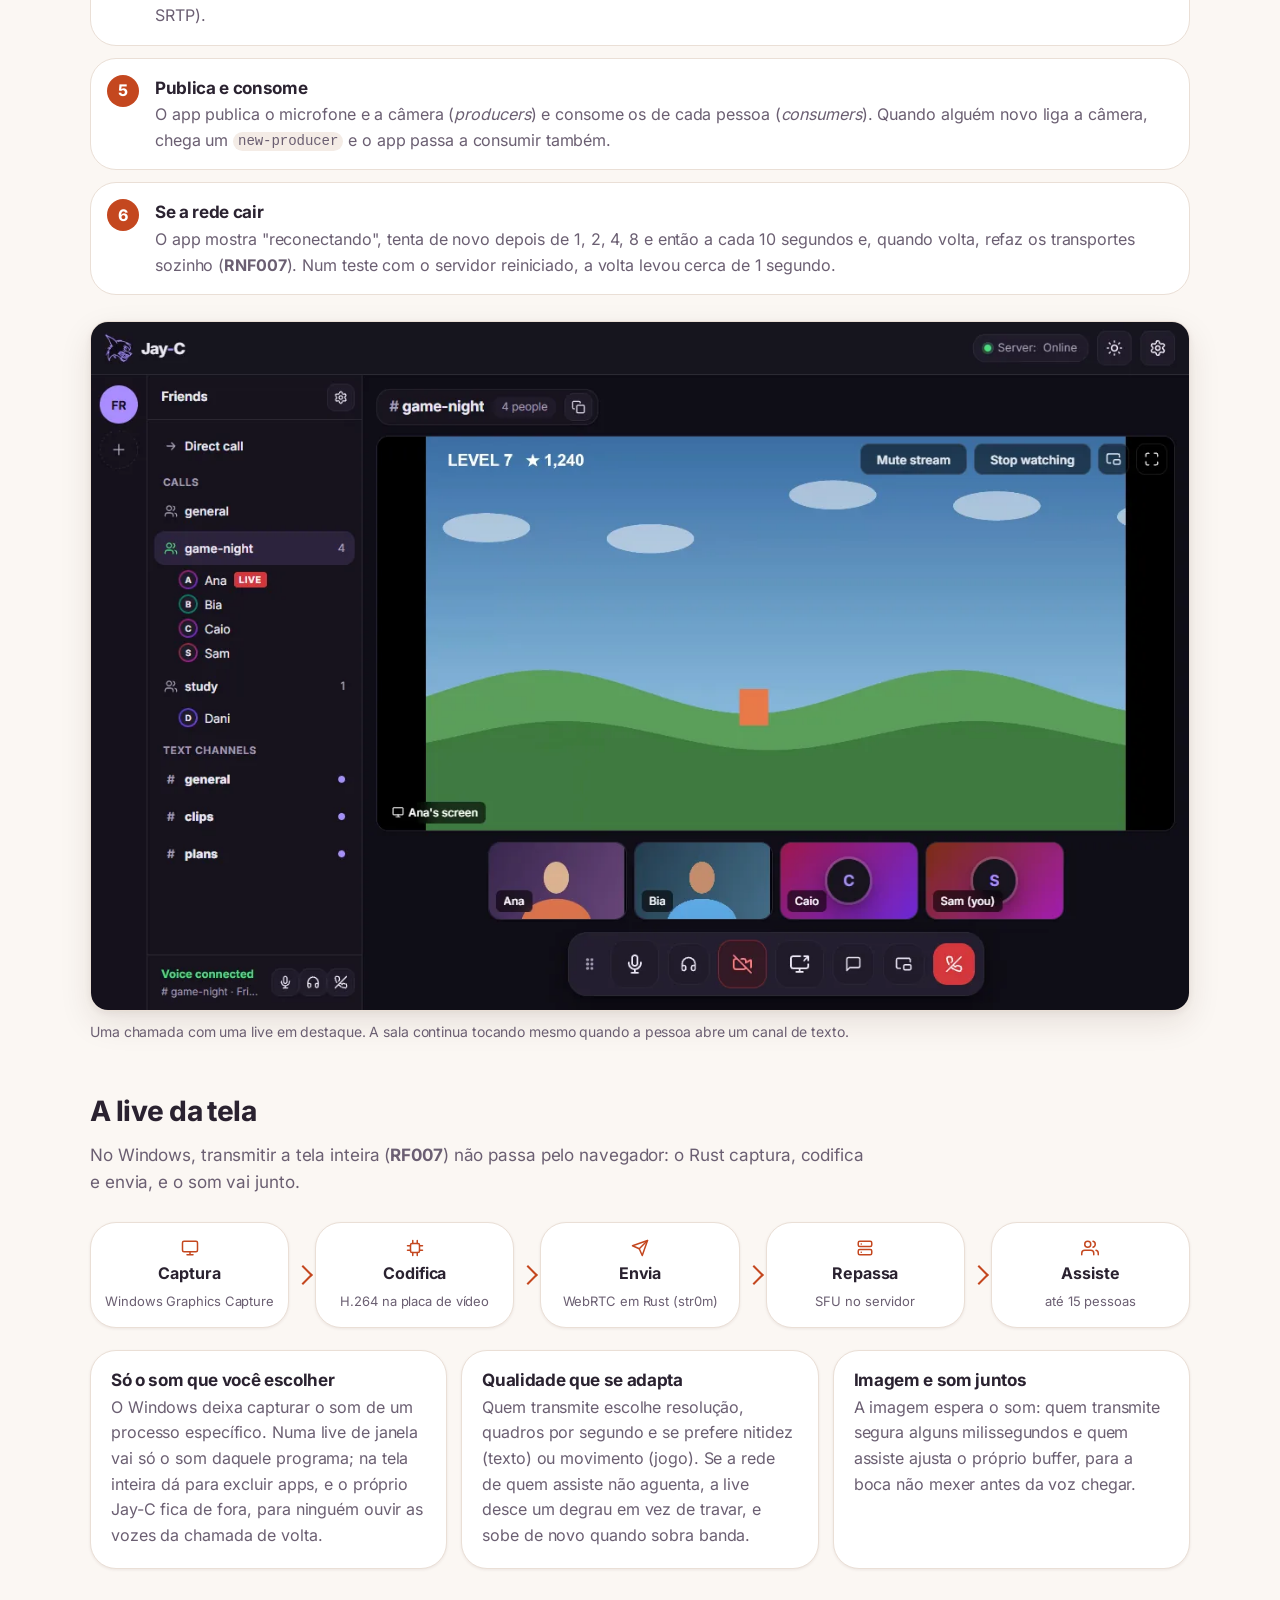
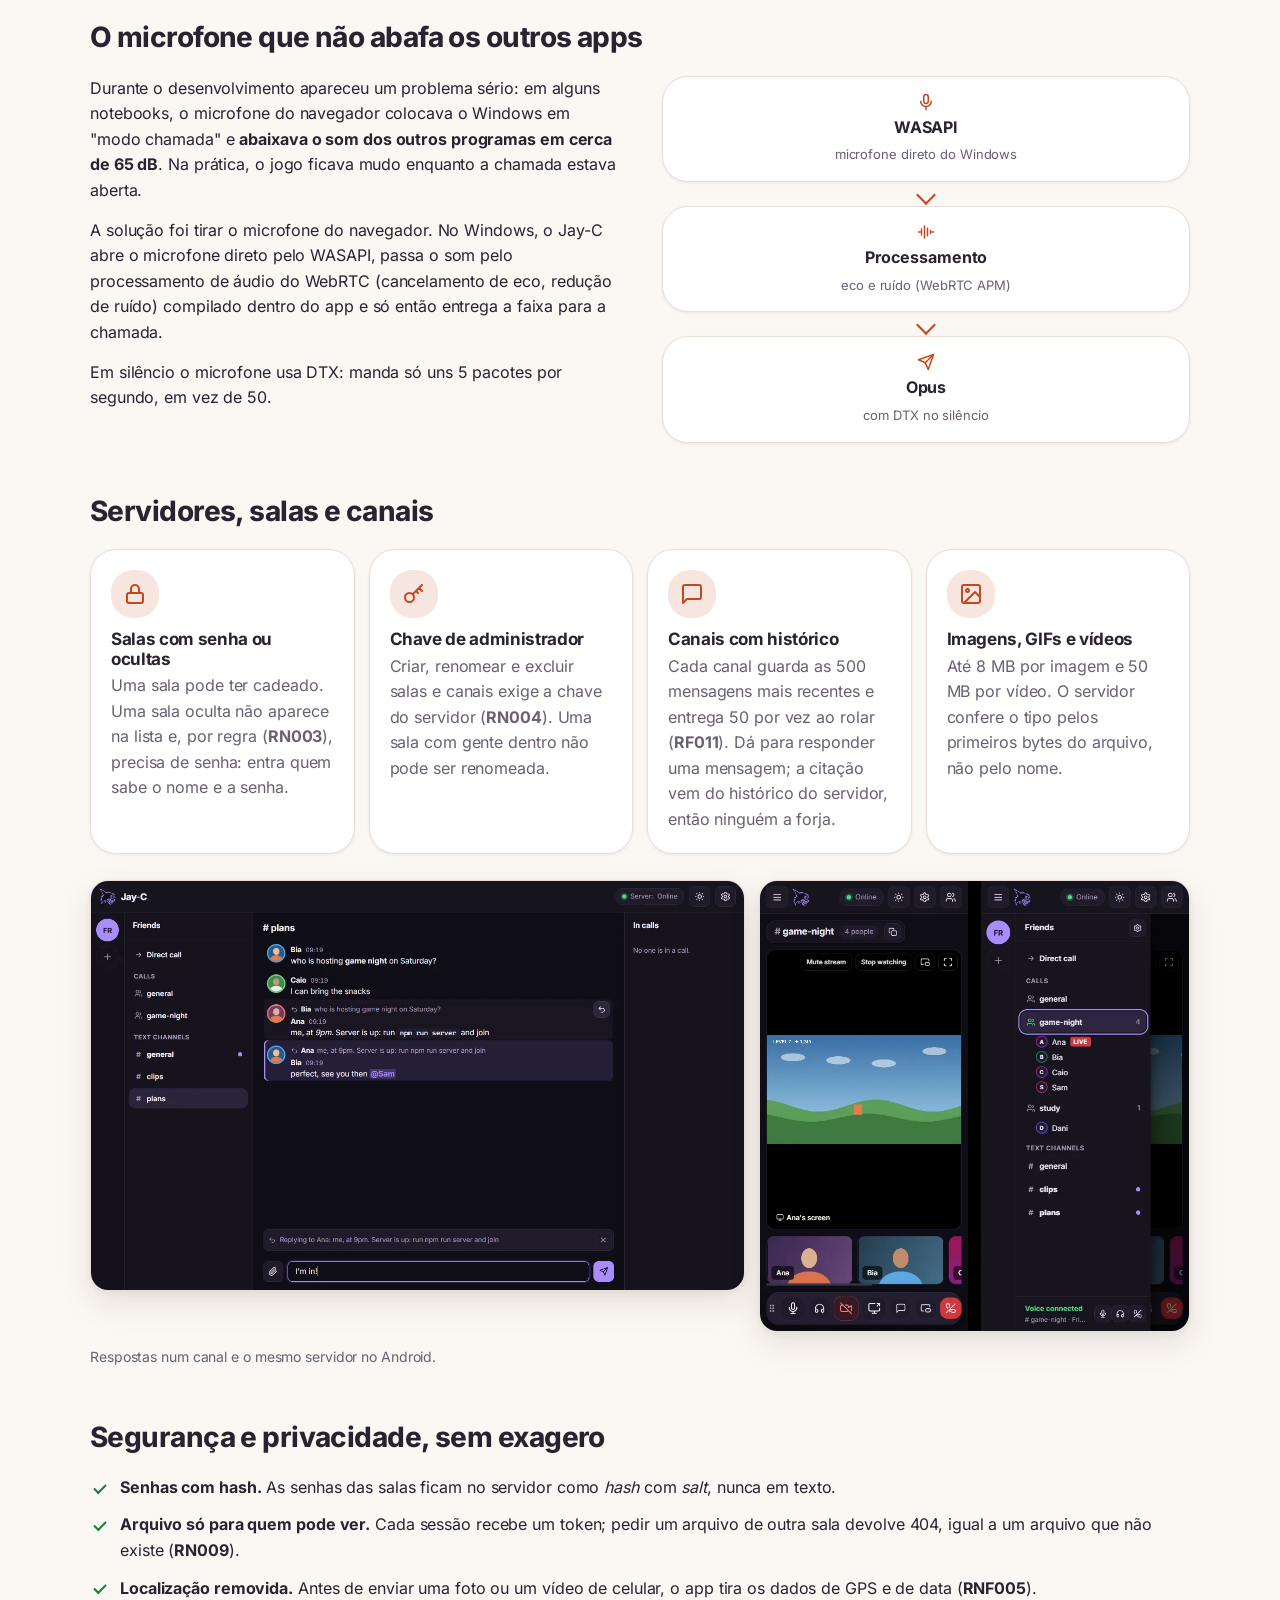
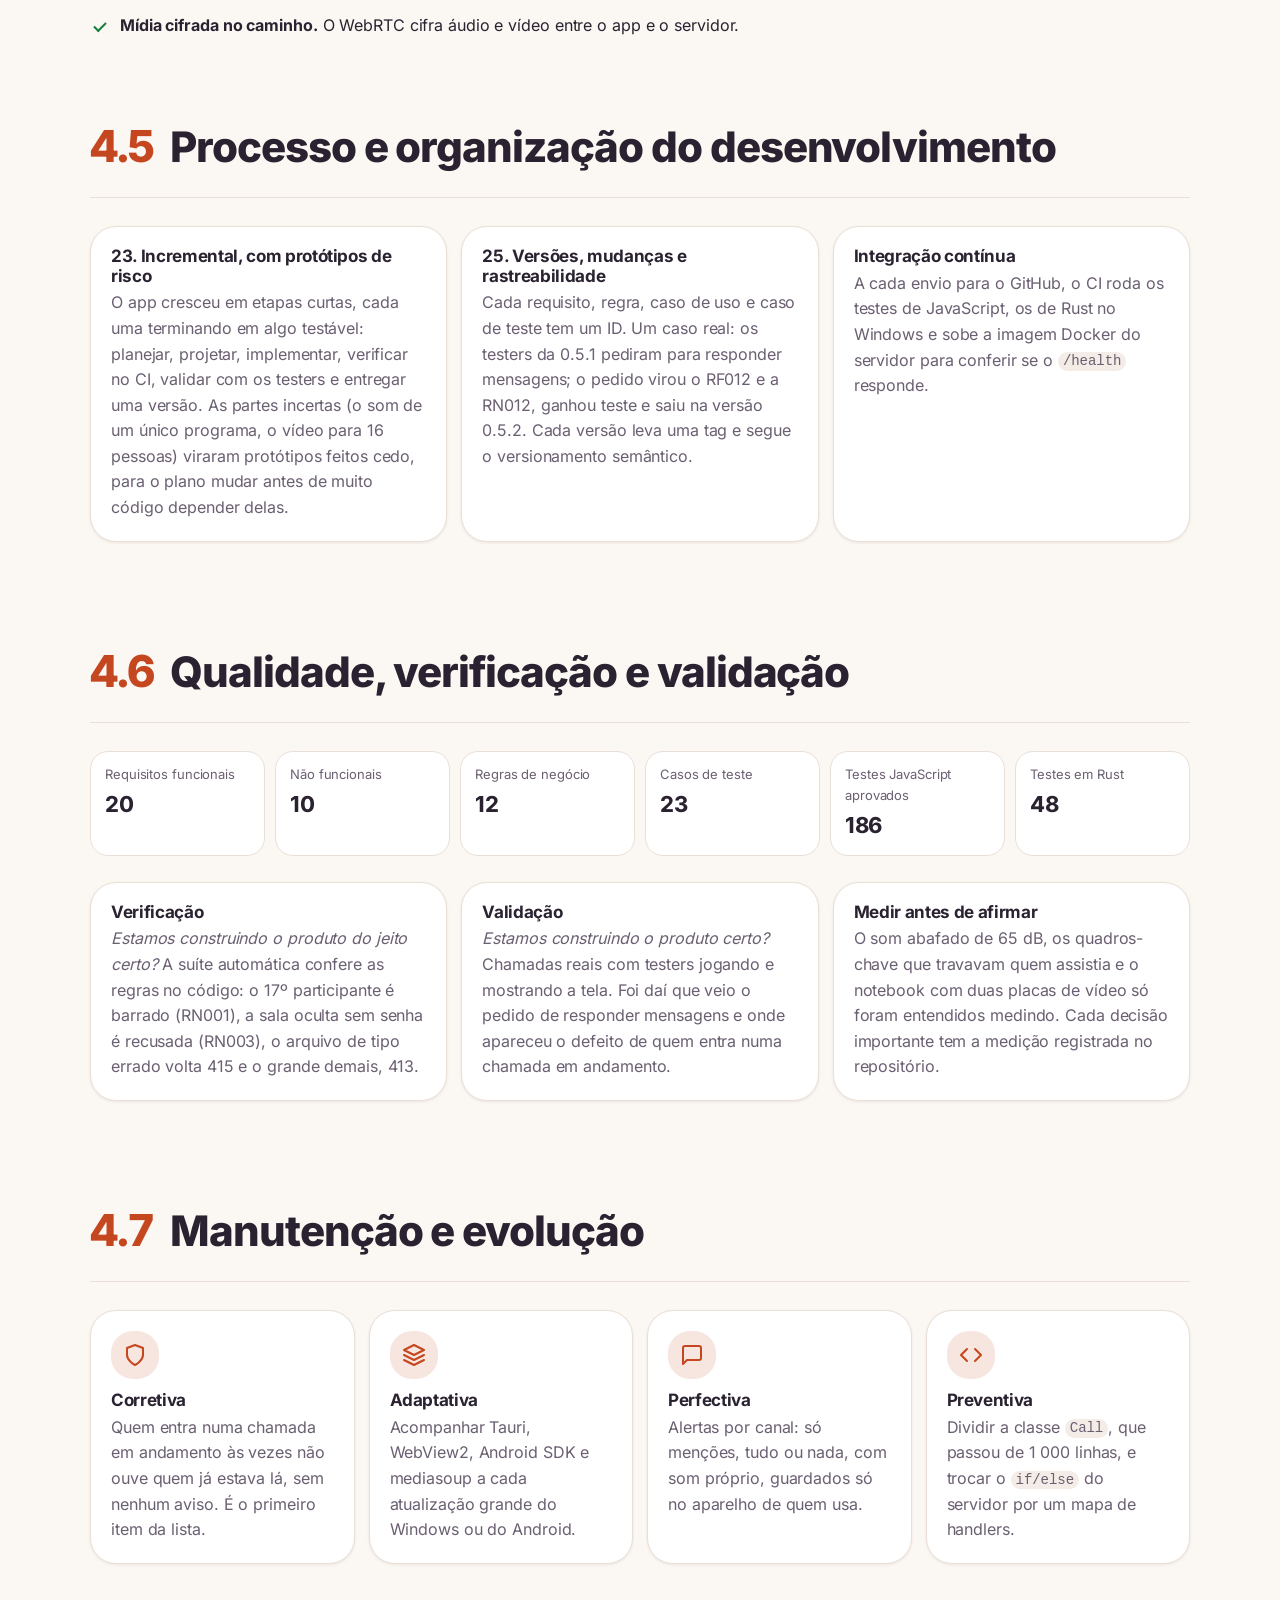
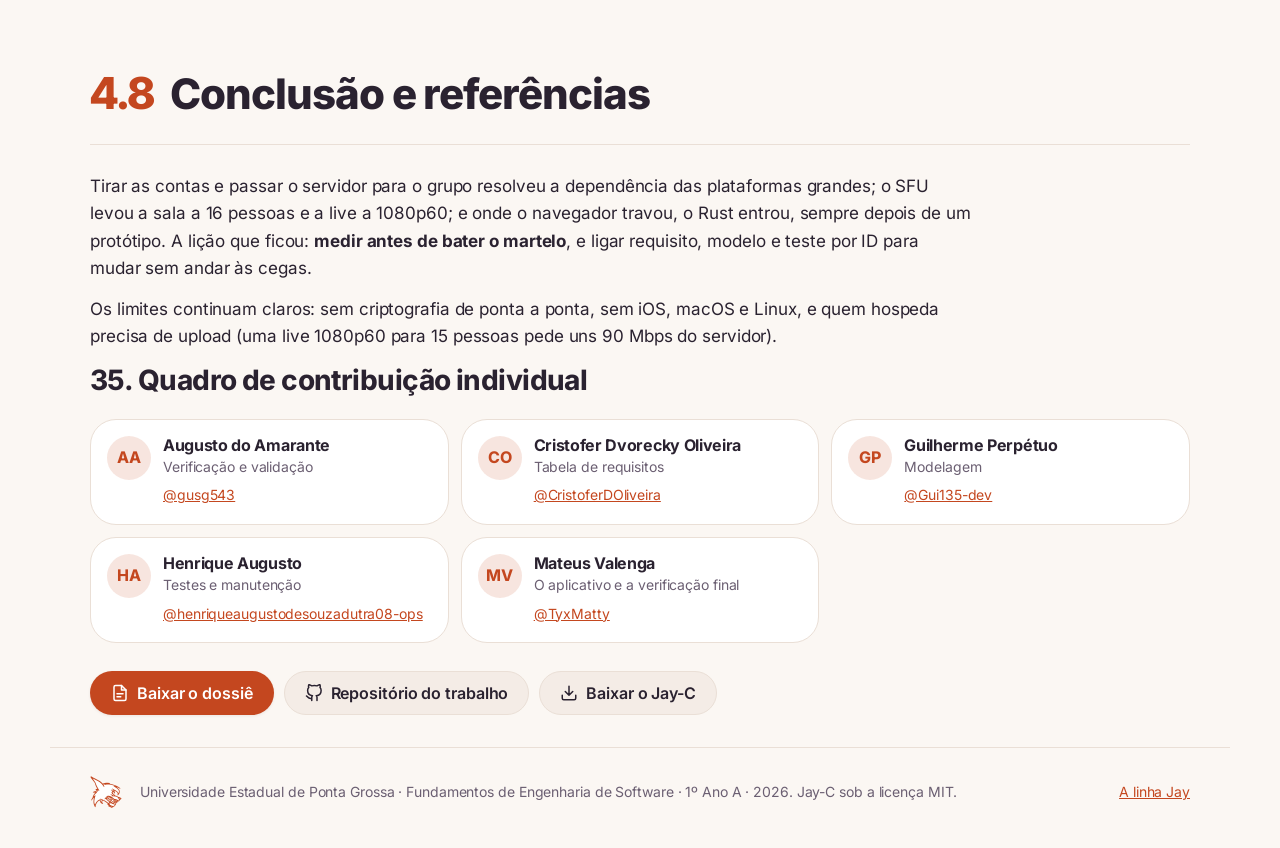
==== commit d812cf45: "Site: stakeholders em linhas, como a tabela do dossiê, e ícone do celular Os cinco cartões estreitos" ====
--- a/site/index.html
+++ b/site/index.html
@@ -138,12 +138,32 @@
         </header>
         <h3 class="section-title">7. Stakeholders</h3>
         <p class="section-lead">Quem é afetado pelo Jay-C e o que cada um espera dele.</p>
-        <ul class="stakeholders">
-          <li><span class="app-icon" data-icon="users"></span><div><p class="req-head"><span class="req-id">S1</span></p><h4>Participante</h4><p>Entrar rápido sem cadastro, ouvir todo mundo limpo sem travar e usar um app leve e gratuito.</p></div></li>
-          <li><span class="app-icon" data-icon="monitor"></span><div><p class="req-head"><span class="req-id">S2</span></p><h4>Transmissor</h4><p>Mostrar o jogo ou a janela com o som junto, em boa qualidade, sem derreter a máquina nem vazar o som de outro programa.</p></div></li>
-          <li><span class="app-icon" data-icon="key"></span><div><p class="req-head"><span class="req-id">S3</span></p><h4>Administrador do servidor</h4><p>Instalar e cuidar do servidor sem sofrer, trancar ou esconder salas, controlar quem entra e não deixar os arquivos estourarem o disco.</p></div></li>
-          <li><span class="app-icon" data-icon="phone"></span><div><p class="req-head"><span class="req-id">S4</span></p><h4>Usuário de celular</h4><p>Participar pelo Android, seguir assistindo à live na janelinha (PiP) e não gastar muita bateria nem internet móvel.</p></div></li>
-          <li><span class="app-icon" data-icon="code"></span><div><p class="req-head"><span class="req-id">S5</span></p><h4>Equipe e mantenedores</h4><p>Código dividido e testável, release segura, atualização automática funcionando e facilidade para rastrear bugs depois.</p></div></li>
+        <ul class="stakeholders" aria-label="Stakeholders e seus interesses">
+          <li>
+            <span class="app-icon" data-icon="users"></span>
+            <div class="stakeholder-name"><span class="req-id">S1</span><h4>Participante</h4></div>
+            <p>Entrar rápido sem cadastro, ouvir todo mundo limpo sem travar e usar um app leve e gratuito.</p>
+          </li>
+          <li>
+            <span class="app-icon" data-icon="monitor"></span>
+            <div class="stakeholder-name"><span class="req-id">S2</span><h4>Transmissor</h4></div>
+            <p>Mostrar o jogo ou a janela com o som junto, em boa qualidade, sem derreter a máquina nem vazar o som de outro programa.</p>
+          </li>
+          <li>
+            <span class="app-icon" data-icon="key"></span>
+            <div class="stakeholder-name"><span class="req-id">S3</span><h4>Administrador do servidor</h4></div>
+            <p>Instalar e cuidar do servidor sem sofrer, trancar ou esconder salas, controlar quem entra e não deixar os arquivos estourarem o disco.</p>
+          </li>
+          <li>
+            <span class="app-icon" data-icon="phone"></span>
+            <div class="stakeholder-name"><span class="req-id">S4</span><h4>Usuário de celular</h4></div>
+            <p>Participar pelo Android, seguir assistindo à live na janelinha (PiP) e não gastar muita bateria nem internet móvel.</p>
+          </li>
+          <li>
+            <span class="app-icon" data-icon="code"></span>
+            <div class="stakeholder-name"><span class="req-id">S5</span><h4>Equipe e mantenedores</h4></div>
+            <p>Código dividido e testável, release segura, atualização automática funcionando e facilidade para rastrear bugs depois.</p>
+          </li>
         </ul>
 
         <h3 class="section-title">8. Levantamento de requisitos</h3>
--- a/site/css/apresentacao.css
+++ b/site/css/apresentacao.css
@@ -692,41 +692,63 @@
   font-size: 15px;
 }
 
-/* ---------- 4.2 Stakeholders ---------- */
+/* ---------- 4.2 Stakeholders: one row each, like the dossier's table ---------- */
 
 .stakeholders {
-  display: grid;
-  grid-template-columns: repeat(auto-fit, minmax(210px, 1fr));
-  gap: 12px;
   margin: 0;
   padding: 0;
   list-style: none;
+  border: 1px solid var(--border);
+  border-radius: var(--radius-lg);
+  background: var(--surface);
+  overflow: hidden;
 }
 
 .stakeholders li {
+  display: grid;
+  grid-template-columns: auto minmax(180px, 15em) minmax(0, 1fr);
+  align-items: center;
+  gap: 18px;
+  padding: 16px 22px;
+}
+
+.stakeholders li + li {
+  border-top: 1px solid var(--border);
+}
+
+.stakeholder-name {
   display: flex;
-  flex-direction: column;
-  gap: 12px;
-  padding: 18px 18px 20px;
-  border: 1px solid var(--border);
-  border-radius: var(--radius-lg);
-  background: var(--surface);
-}
-
-.stakeholders .req-head {
-  margin-bottom: 6px;
-}
-
-.stakeholders h4 {
-  margin: 0 0 6px;
+  align-items: center;
+  gap: 10px;
+}
+
+.stakeholder-name h4 {
+  margin: 0;
   font-size: 17px;
   font-weight: 750;
-}
-
-.stakeholders p:not(.req-head) {
-  margin: 0;
-  font-size: 15px;
-  color: var(--text-muted);
+  line-height: 1.3;
+}
+
+.stakeholders p {
+  margin: 0;
+  color: var(--text-muted);
+}
+
+@media (max-width: 700px) {
+  .stakeholders li {
+    grid-template-columns: auto minmax(0, 1fr);
+    gap: 6px 14px;
+    padding: 16px 18px;
+  }
+
+  .stakeholders li .app-icon {
+    grid-row: span 2;
+    align-self: start;
+  }
+
+  .stakeholders p {
+    font-size: 15px;
+  }
 }
 
 /* ---------- 4.3 Diagrama de casos de uso ---------- */
